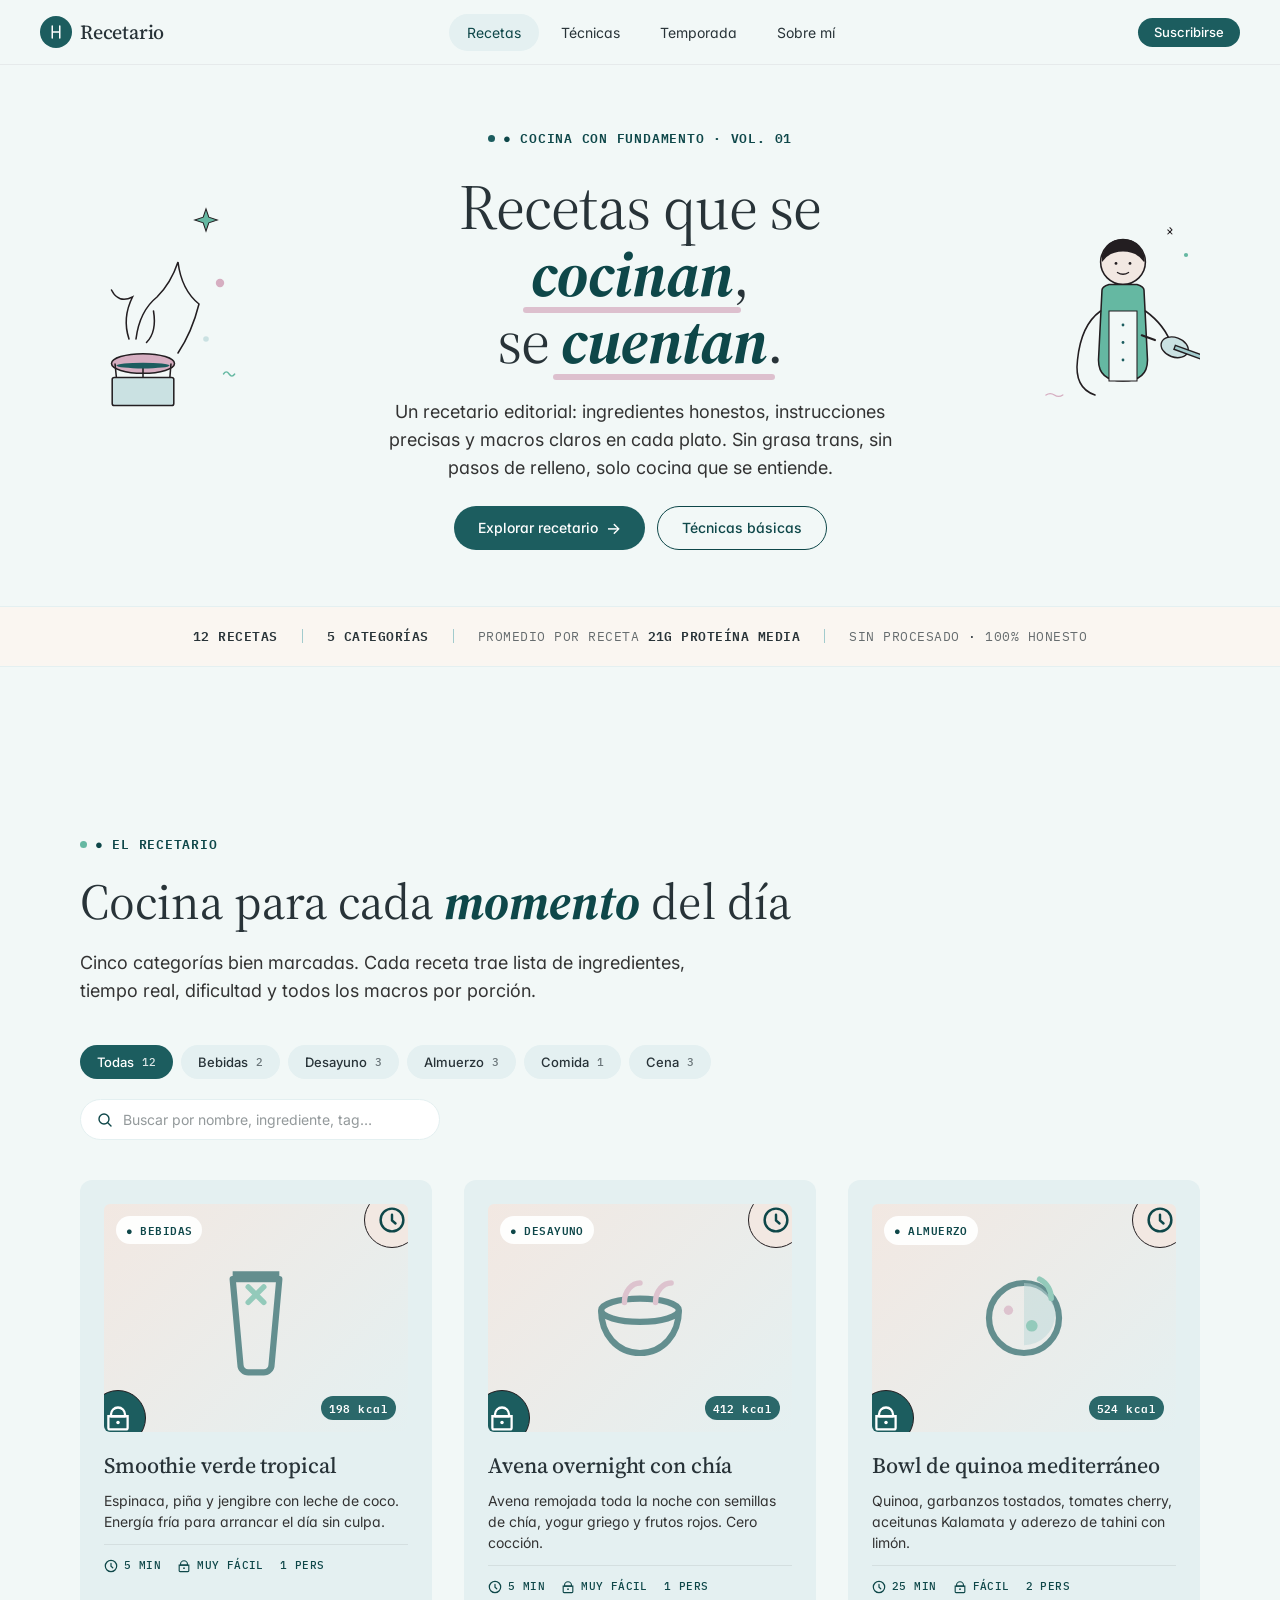
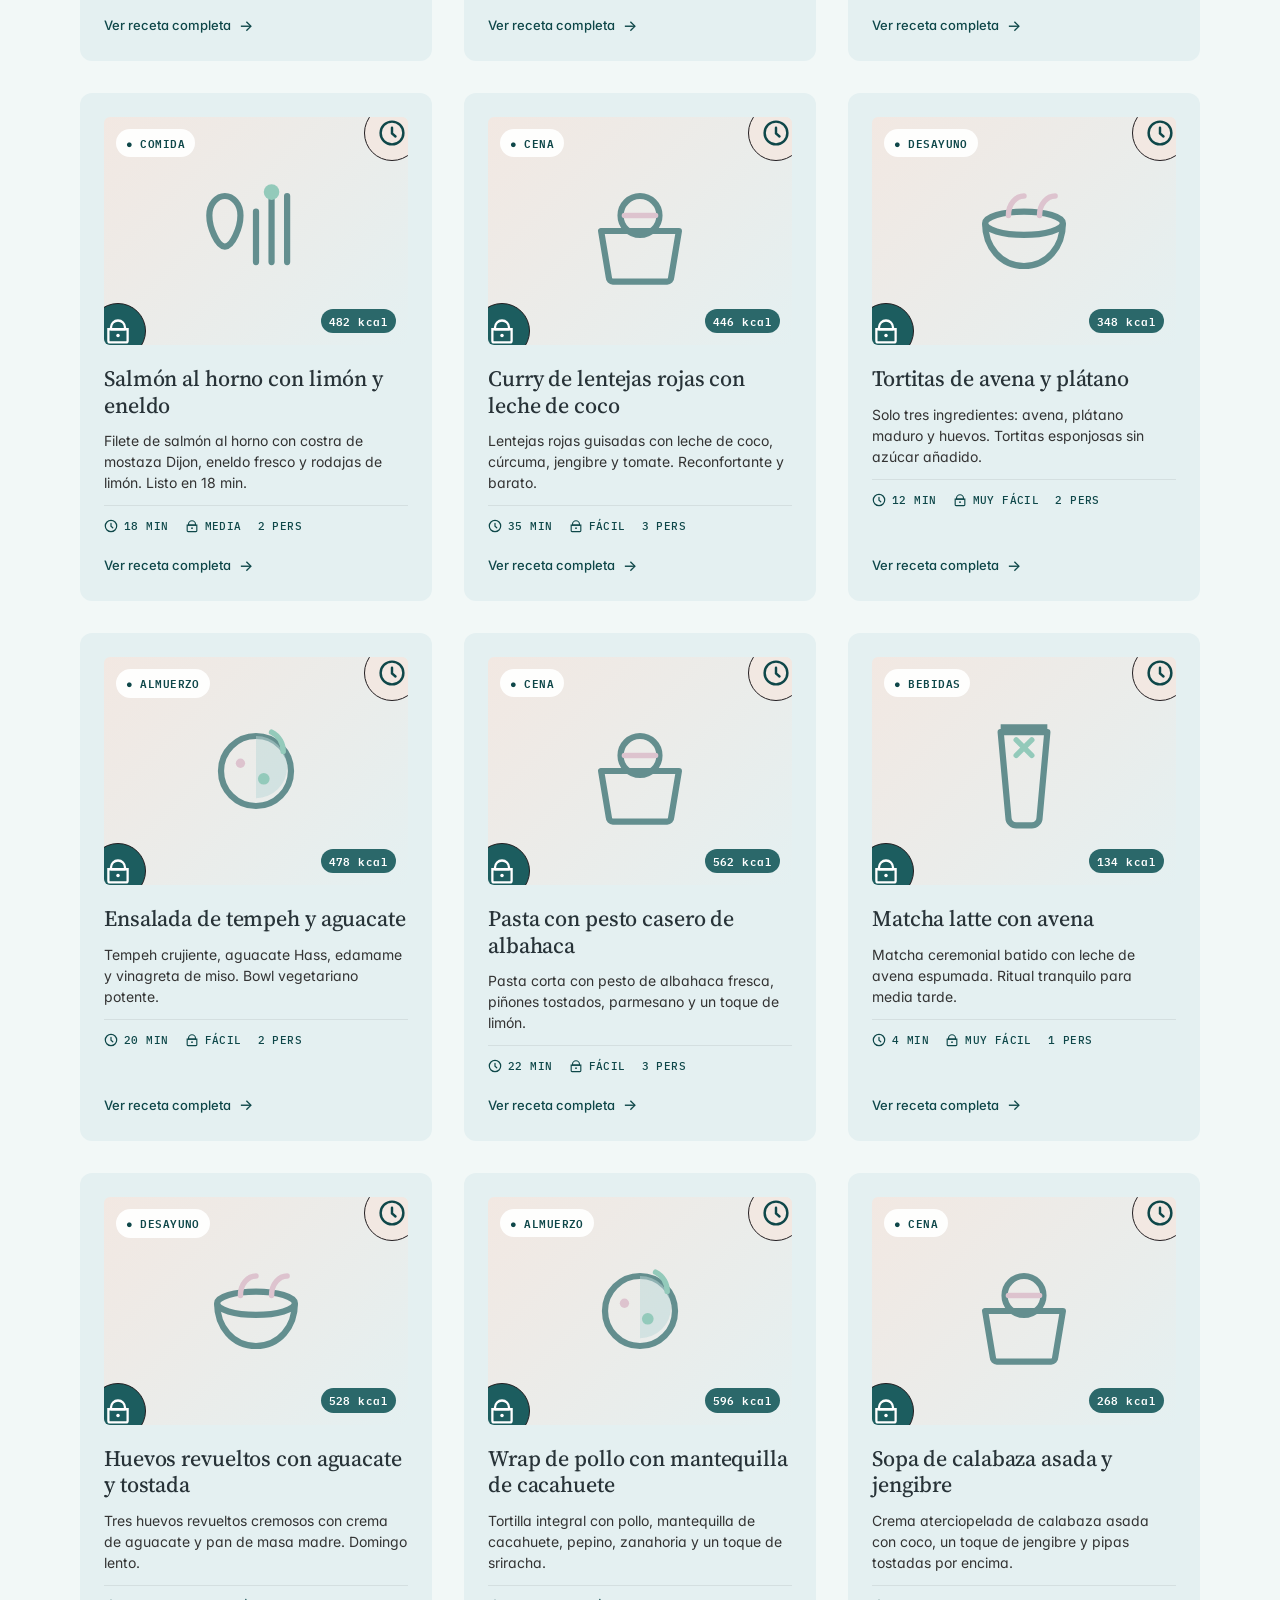
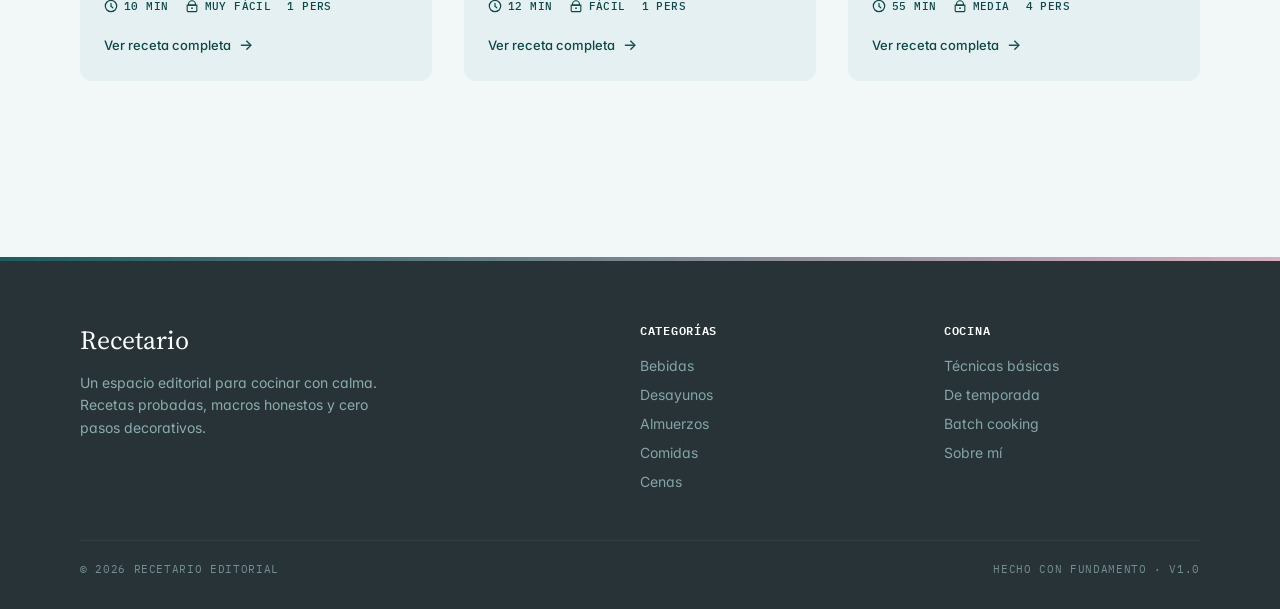
==== index.html @ 1c9743da "feat: recetario editorial v1.0 con design tokens, 12 recetas de muestra y responsive - DESIGN.MD com" ====
<!DOCTYPE html>
<html lang="es">
<head>
  <meta charset="UTF-8">
  <meta name="viewport" content="width=device-width, initial-scale=1.0">
  <meta name="description" content="Recetas de cocina editoriales con información nutricional detallada. Bebidas, desayunos, almuerzos, comidas y cenas para todos los días.">
  <title>Recetario Editorial · Cocina con fundamento</title>

  <!-- Favicon SVG -->
  <link rel="icon" type="image/svg+xml" href="data:image/svg+xml,%3Csvg xmlns='http://www.w3.org/2000/svg' viewBox='0 0 32 32'%3E%3Crect width='32' height='32' rx='8' fill='%231c5d5f'/%3E%3Ctext x='16' y='22' font-family='Source Serif 4, Georgia, serif' font-size='18' font-weight='700' font-style='italic' text-anchor='middle' fill='white'%3Er%3C/text%3E%3C/svg%3E">

  <!-- Fonts -->
  <link rel="preconnect" href="https://fonts.googleapis.com">
  <link rel="preconnect" href="https://fonts.gstatic.com" crossorigin>
  <link href="https://fonts.googleapis.com/css2?family=Source+Serif+4:ital,opsz,wght@0,8..60,400;0,8..60,500;0,8..60,700;1,8..60,400;1,8..60,700&family=Inter:wght@400;500;600;700&family=IBM+Plex+Mono:wght@400;500;600&display=swap" rel="stylesheet">

  <link rel="stylesheet" href="assets/css/tokens.css">
  <link rel="stylesheet" href="assets/css/styles.css">
</head>
<body>

  <!-- ========================
       NAV
       ======================== -->
  <nav class="nav">
    <div class="container nav__inner">
      <a href="index.html" class="nav__brand">
        <span class="nav__brand-mark">
          <svg viewBox="0 0 24 24" fill="none" xmlns="http://www.w3.org/2000/svg">
            <path d="M7 4v16M17 4v16M7 12h10" stroke="white" stroke-width="2" stroke-linecap="round"/>
          </svg>
        </span>
        <span>Recetario</span>
      </a>
      <ul class="nav__links">
        <li><a href="#recetas" class="nav__link is-active">Recetas</a></li>
        <li><a href="#" class="nav__link">Técnicas</a></li>
        <li><a href="#" class="nav__link">Temporada</a></li>
        <li><a href="#" class="nav__link">Sobre mí</a></li>
      </ul>
      <div class="nav__cta">
        <button class="btn btn--primary btn--sm">Suscribirse</button>
        <button class="nav__menu-trigger" aria-label="Menú"><span></span></button>
      </div>
    </div>
  </nav>

  <!-- ========================
       HERO
       ======================== -->
  <header class="hero">
    <div class="container">
      <div class="hero__inner">

        <!-- Lado izquierdo decorativo -->
        <div class="hero__deco hero__deco--left" aria-hidden="true">
          <svg viewBox="0 0 240 320" xmlns="http://www.w3.org/2000/svg">
            <!-- Planta en maceta -->
            <g transform="translate(40, 60)">
              <path d="M40 140 Q45 100 70 80 Q90 60 100 30 Q105 70 130 90 Q120 130 100 160" stroke="#231e21" stroke-width="2.2" fill="none" stroke-linecap="round"/>
              <path d="M30 140 Q20 110 35 80 Q15 90 5 70" stroke="#231e21" stroke-width="2.2" fill="none" stroke-linecap="round"/>
              <path d="M55 145 Q70 130 65 100" stroke="#231e21" stroke-width="2.2" fill="none" stroke-linecap="round"/>
              <ellipse cx="50" cy="175" rx="45" ry="14" fill="#d6aec1" stroke="#231e21" stroke-width="2.2"/>
              <path d="M10 175 L12 195 M90 175 L88 200 M50 180 L50 205" stroke="#231e21" stroke-width="2.2"/>
              <rect x="6" y="195" width="88" height="40" rx="3" fill="#cae1e2" stroke="#231e21" stroke-width="2.2"/>
              <ellipse cx="50" cy="178" rx="38" ry="4" fill="#1c5d5f"/>
            </g>
            <!-- Estrella decorativa -->
            <g transform="translate(180, 30)">
              <path d="M0 -16 L4 -4 L16 0 L4 4 L0 16 L-4 4 L-16 0 L-4 -4 Z" fill="#65b8a2" stroke="#231e21" stroke-width="1.5"/>
            </g>
            <!-- Burbujas -->
            <circle cx="200" cy="120" r="6" fill="#d6aec1"/>
            <circle cx="180" cy="200" r="4" fill="#cae1e2"/>
            <path d="M205 250 q4 -6 8 0 t8 0" stroke="#65b8a2" stroke-width="2" fill="none" stroke-linecap="round"/>
          </svg>
        </div>

        <!-- Centro: contenido -->
        <div class="hero__center">
          <span class="eyebrow fade-in fade-in-1">● Cocina con fundamento · Vol. 01</span>
          <h1 class="hero__title fade-in fade-in-2">
            Recetas que se <em>cocinan</em>,<br>
            se <em>cuentan</em>.
          </h1>
          <p class="hero__sub fade-in fade-in-3">
            Un recetario editorial: ingredientes honestos, instrucciones precisas y macros claros en cada plato.
            Sin grasa trans, sin pasos de relleno, solo cocina que se entiende.
          </p>
          <div class="hero__actions fade-in fade-in-3">
            <a href="#recetas" class="btn btn--primary btn--icon">Explorar recetario</a>
            <a href="#" class="btn btn--ghost">Técnicas básicas</a>
          </div>
        </div>

        <!-- Lado derecho decorativo -->
        <div class="hero__deco hero__deco--right" aria-hidden="true">
          <svg viewBox="0 0 240 320" xmlns="http://www.w3.org/2000/svg">
            <!-- Persona dibujada -->
            <g transform="translate(30, 30)">
              <!-- Cabeza -->
              <circle cx="100" cy="60" r="32" stroke="#231e21" stroke-width="2.2" fill="#f2e8e2"/>
              <!-- Pelo -->
              <path d="M70 50 Q80 25 100 28 Q120 25 130 50 Q132 60 130 60 Q120 45 100 45 Q80 45 70 60" fill="#231e21"/>
              <!-- Cara -->
              <circle cx="90" cy="62" r="2" fill="#231e21"/>
              <circle cx="110" cy="62" r="2" fill="#231e21"/>
              <path d="M92 75 Q100 80 108 75" stroke="#231e21" stroke-width="1.8" fill="none" stroke-linecap="round"/>
              <!-- Cuerpo -->
              <path d="M70 100 Q70 95 80 92 L120 92 Q130 95 130 100 L135 200 Q135 230 100 230 Q65 230 65 200 Z" fill="#65b8a2" stroke="#231e21" stroke-width="2.2"/>
              <!-- Brazos sosteniendo cuchara -->
              <path d="M68 130 Q40 150 35 200 Q30 240 60 250" stroke="#231e21" stroke-width="2.2" fill="none" stroke-linecap="round"/>
              <path d="M132 130 Q160 150 170 180" stroke="#231e21" stroke-width="2.2" fill="none" stroke-linecap="round"/>
              <!-- Cuchara gigante -->
              <g transform="translate(155, 175) rotate(20)">
                <ellipse cx="20" cy="0" rx="20" ry="14" fill="#cae1e2" stroke="#231e21" stroke-width="2"/>
                <rect x="0" y="-3" width="40" height="6" fill="#a2cbcd" stroke="#231e21" stroke-width="2" transform="translate(20,0)"/>
                <line x1="-10" y1="0" x2="-30" y2="0" stroke="#231e21" stroke-width="3" stroke-linecap="round"/>
              </g>
              <!-- Delantal -->
              <path d="M80 130 L80 230 L120 230 L120 130 Z" fill="#f2f8f7" stroke="#231e21" stroke-width="1.5"/>
              <!-- Botones delantal -->
              <circle cx="100" cy="150" r="2" fill="#1c5d5f"/>
              <circle cx="100" cy="175" r="2" fill="#1c5d5f"/>
              <circle cx="100" cy="200" r="2" fill="#1c5d5f"/>
            </g>
            <!-- Decoraciones sueltas -->
            <g transform="translate(20, 280)">
              <path d="M0 0 q6 -4 12 0 t12 0" stroke="#d6aec1" stroke-width="2" fill="none" stroke-linecap="round"/>
            </g>
            <circle cx="220" cy="80" r="3" fill="#65b8a2"/>
            <path d="M200 50 l-6 -6 m6 0 l-6 6 m6 -6 l-3 -3" stroke="#231e21" stroke-width="1.5" stroke-linecap="round"/>
          </svg>
        </div>
      </div>
    </div>

    <!-- Stat Strip -->
    <div class="stat-strip">
      <div class="container stat-strip__inner">
        <span><span class="stat-strip__stat" id="stat-count">— recetas</span></span>
        <span class="stat-strip__sep"></span>
        <span><span class="stat-strip__stat" id="stat-categories">— categorías</span></span>
        <span class="stat-strip__sep"></span>
        <span><span class="stat-strip__label">Promedio por receta</span> <span class="stat-strip__stat" id="stat-avg">—</span></span>
        <span class="stat-strip__sep"></span>
        <span><span class="stat-strip__label">Sin procesado</span> · <span class="stat-strip__label">100% honesto</span></span>
      </div>
    </div>
  </header>

  <!-- ========================
       FILTROS + GRID
       ======================== -->
  <section class="section" id="recetas">
    <div class="container">
      <div style="margin-bottom: var(--space-10); display: flex; flex-direction: column; gap: var(--space-4);">
        <span class="eyebrow eyebrow--sage">● El recetario</span>
        <h2 class="headline-serif">Cocina para cada <em>momento</em> del día</h2>
        <p class="lead">Cinco categorías bien marcadas. Cada receta trae lista de ingredientes, tiempo real, dificultad y todos los macros por porción.</p>
      </div>

      <div id="filters-container">
        <!-- inyectado por JS -->
      </div>

      <div id="recipe-grid" class="recipe-grid">
        <!-- inyectado por JS -->
      </div>
    </div>
  </section>

  <!-- ========================
       FOOTER
       ======================== -->
  <footer class="footer">
    <div class="container">
      <div class="footer__inner">
        <div>
          <h3 class="footer__brand">Recetario</h3>
          <p class="footer__tagline">Un espacio editorial para cocinar con calma. Recetas probadas, macros honestos y cero pasos decorativos.</p>
        </div>
        <div class="footer__col">
          <h4>Categorías</h4>
          <ul>
            <li><a href="#">Bebidas</a></li>
            <li><a href="#">Desayunos</a></li>
            <li><a href="#">Almuerzos</a></li>
            <li><a href="#">Comidas</a></li>
            <li><a href="#">Cenas</a></li>
          </ul>
        </div>
        <div class="footer__col">
          <h4>Cocina</h4>
          <ul>
            <li><a href="#">Técnicas básicas</a></li>
            <li><a href="#">De temporada</a></li>
            <li><a href="#">Batch cooking</a></li>
            <li><a href="#">Sobre mí</a></li>
          </ul>
        </div>
      </div>
      <div class="footer__bottom">
        <span>© 2026 Recetario Editorial</span>
        <span>Hecho con fundamento · v1.0</span>
      </div>
    </div>
  </footer>

  <script src="assets/js/data.js"></script>
  <script src="assets/js/recipes.js"></script>
</body>
</html>
---- assets/css/tokens.css ----
/* ============================================================
   DESIGN TOKENS — Recetas Editoriales
   Fuente: DESIGN.MD (User Interviews — warm paper editorial)
   ============================================================ */

:root {
  /* Colors — Brand */
  --color-deep-teal: #1c5d5f;
  --color-pine-shadow: #0e4749;
  --color-sage: #65b8a2;
  --color-lake-teal: #2a7779;
  --color-forest-floor: #156152;
  --color-ink-navy: #16325a;

  /* Colors — Accents */
  --color-dusty-rose: #d6aec1;
  --color-mint-mist: #a2cbcd;
  --color-sea-foam: #cae1e2;

  /* Colors — Surfaces */
  --color-paper-white: #f2f8f7;
  --color-card-mint: #e4f0f1;
  --color-blush-sand: #f2e8e2;
  --color-surface-warm: #faf6f1;

  /* Colors — Text */
  --color-charcoal-navy: #283338;
  --color-slate: #333333;
  --color-soft-black: #1a1a1a;
  --color-illustration-ink: #231e21;

  /* Typography — Families (Google Font substitutes) */
  --font-sans: "Inter", ui-sans-serif, system-ui, -apple-system, "Segoe UI", Roboto, sans-serif;
  --font-serif: "Source Serif 4", "Source Serif Pro", Georgia, "Times New Roman", serif;
  --font-serif-italic: "Source Serif 4", Georgia, serif;
  --font-mono: "IBM Plex Mono", ui-monospace, "SF Mono", Menlo, Consolas, monospace;

  /* Typography — Scale */
  --text-caption: 12px;
  --text-body-sm: 14px;
  --text-body: 16px;
  --text-body-lg: 18px;
  --text-subheading: 20px;
  --text-heading-sm: 24px;
  --text-heading: 32px;
  --text-heading-md: 40px;
  --text-heading-lg: 50px;
  --text-display: 64px;
  --text-display-sm: 48px;

  /* Typography — Leading */
  --leading-tight: 1.16;
  --leading-snug: 1.2;
  --leading-display: 1.2;
  --leading-heading: 1.25;
  --leading-body: 1.5;

  /* Typography — Tracking */
  --tracking-tight: -0.01em;
  --tracking-normal: 0;
  --tracking-wide: 0.038em;
  --tracking-wider: 0.059em;
  --tracking-caption: 0.52px;

  /* Spacing (8px base) */
  --space-1: 4px;
  --space-2: 8px;
  --space-3: 12px;
  --space-4: 16px;
  --space-5: 20px;
  --space-6: 24px;
  --space-8: 32px;
  --space-10: 40px;
  --space-12: 48px;
  --space-14: 56px;
  --space-16: 64px;
  --space-20: 80px;
  --space-22: 88px;

  /* Layout */
  --page-max-width: 1200px;
  --section-gap: 88px;

  /* Border Radius */
  --radius-button: 48px;
  --radius-card: 12px;
  --radius-tag: 100px;
  --radius-pill: 1000px;
  --radius-nav: 88px;
  --radius-photo: 6px;

  /* Shadows — Ninguna. Sistema plano. */
  --shadow-paper: 0 1px 0 rgba(35, 30, 33, 0.06);
}
---- assets/css/styles.css ----
/* ============================================================
   RESET & BASE
   ============================================================ */

*, *::before, *::after {
  box-sizing: border-box;
}

html {
  -webkit-text-size-adjust: 100%;
  -webkit-font-smoothing: antialiased;
  -moz-osx-font-smoothing: grayscale;
  scroll-behavior: smooth;
}

body {
  margin: 0;
  font-family: var(--font-sans);
  font-size: var(--text-body);
  line-height: var(--leading-body);
  color: var(--color-charcoal-navy);
  background: var(--color-paper-white);
  font-feature-settings: "ss01", "cv11";
  overflow-x: hidden;
}

img, svg {
  display: block;
  max-width: 100%;
}

a {
  color: inherit;
  text-decoration: none;
}

button {
  font-family: inherit;
  cursor: pointer;
  border: 0;
  background: none;
  color: inherit;
}

ul, ol {
  margin: 0;
  padding: 0;
  list-style: none;
}

h1, h2, h3, h4, h5, h6 {
  margin: 0;
  font-family: var(--font-serif);
  font-weight: 400;
  color: var(--color-charcoal-navy);
  letter-spacing: var(--tracking-normal);
}

p {
  margin: 0;
}

/* ============================================================
   LAYOUT — Containers
   ============================================================ */

.container {
  max-width: var(--page-max-width);
  margin: 0 auto;
  padding: 0 var(--space-6);
}

@media (min-width: 768px) {
  .container { padding: 0 var(--space-10); }
}

.section {
  padding: var(--space-16) 0;
}

@media (min-width: 1024px) {
  .section { padding: var(--space-22) 0; }
}

.section--blush {
  background: var(--color-blush-sand);
}

.section--mint {
  background: var(--color-card-mint);
}

/* ============================================================
   TYPOGRAPHY HELPERS
   ============================================================ */

.eyebrow {
  font-family: var(--font-mono);
  font-size: 13px;
  font-weight: 600;
  text-transform: uppercase;
  letter-spacing: var(--tracking-wider);
  color: var(--color-pine-shadow);
  display: inline-flex;
  align-items: center;
  gap: var(--space-2);
}

.eyebrow::before {
  content: "";
  display: inline-block;
  width: 7px;
  height: 7px;
  border-radius: 50%;
  background: var(--color-deep-teal);
  flex-shrink: 0;
}

.eyebrow--rose::before { background: var(--color-dusty-rose); }
.eyebrow--sage::before { background: var(--color-sage); }
.eyebrow--navy::before { background: var(--color-ink-navy); }

.headline-display {
  font-family: var(--font-serif);
  font-size: var(--text-display-sm);
  line-height: var(--leading-display);
  letter-spacing: var(--tracking-normal);
  font-weight: 400;
  color: var(--color-charcoal-navy);
}

@media (min-width: 768px) {
  .headline-display { font-size: var(--text-display); }
}

.headline-serif {
  font-family: var(--font-serif);
  font-size: var(--text-heading-md);
  line-height: var(--leading-heading);
  font-weight: 400;
}

@media (min-width: 768px) {
  .headline-serif { font-size: var(--text-heading-lg); }
}

.headline-serif em {
  font-style: italic;
  font-weight: 700;
  color: var(--color-pine-shadow);
}

.lead {
  font-size: var(--text-body-lg);
  line-height: 1.55;
  color: var(--color-slate);
  max-width: 56ch;
}

.text-mono {
  font-family: var(--font-mono);
  text-transform: uppercase;
  letter-spacing: var(--tracking-wide);
  font-size: 13px;
}

/* ============================================================
   BUTTONS
   ============================================================ */

.btn {
  display: inline-flex;
  align-items: center;
  justify-content: center;
  gap: var(--space-2);
  font-family: var(--font-sans);
  font-size: 14px;
  font-weight: 500;
  line-height: 1;
  border-radius: var(--radius-button);
  padding: 14px 24px;
  transition: all 0.2s ease;
  text-align: center;
  white-space: nowrap;
  cursor: pointer;
  user-select: none;
}

.btn--primary {
  background: var(--color-deep-teal);
  color: #fff;
}

.btn--primary:hover {
  background: var(--color-forest-floor);
  transform: translateY(-1px);
}

.btn--navy {
  background: var(--color-ink-navy);
  color: #fff;
}

.btn--ghost {
  background: transparent;
  color: var(--color-pine-shadow);
  border: 1px solid var(--color-pine-shadow);
}

.btn--ghost:hover {
  background: var(--color-card-mint);
}

.btn--sm {
  padding: 8px 16px;
  font-size: 13px;
}

.btn--block {
  width: 100%;
}

.btn--icon::after {
  content: "→";
  font-size: 16px;
  transition: transform 0.2s ease;
}

.btn--icon:hover::after {
  transform: translateX(3px);
}

/* ============================================================
   NAVIGATION
   ============================================================ */

.nav {
  position: sticky;
  top: 0;
  z-index: 50;
  background: var(--color-paper-white);
  border-bottom: 1px solid rgba(35, 30, 33, 0.06);
  backdrop-filter: blur(8px);
}

.nav__inner {
  display: flex;
  align-items: center;
  justify-content: space-between;
  gap: var(--space-6);
  padding: var(--space-4) 0;
}

.nav__brand {
  display: flex;
  align-items: center;
  gap: var(--space-2);
  font-family: var(--font-serif);
  font-size: 20px;
  font-weight: 500;
  color: var(--color-charcoal-navy);
  letter-spacing: var(--tracking-tight);
}

.nav__brand-mark {
  width: 32px;
  height: 32px;
  border-radius: 50%;
  background: var(--color-deep-teal);
  display: grid;
  place-items: center;
  color: #fff;
  font-family: var(--font-serif);
  font-style: italic;
  font-size: 17px;
  font-weight: 700;
}

.nav__brand-mark svg { width: 18px; height: 18px; }

.nav__links {
  display: none;
  gap: var(--space-1);
}

@media (min-width: 900px) {
  .nav__links { display: flex; }
}

.nav__link {
  font-size: 14px;
  color: var(--color-charcoal-navy);
  padding: 10px 18px;
  border-radius: var(--radius-nav);
  transition: background 0.2s ease, color 0.2s ease;
  font-weight: 400;
}

.nav__link:hover,
.nav__link.is-active {
  background: var(--color-card-mint);
  color: var(--color-pine-shadow);
}

.nav__cta {
  display: flex;
  align-items: center;
  gap: var(--space-3);
}

.nav__cta-search {
  display: none;
  align-items: center;
  gap: var(--space-2);
  padding: 8px 16px;
  border-radius: var(--radius-button);
  border: 1px solid var(--color-card-mint);
  background: transparent;
  color: var(--color-charcoal-navy);
  font-size: 13px;
  font-family: var(--font-sans);
  width: 220px;
  transition: border-color 0.2s ease;
}

@media (min-width: 900px) {
  .nav__cta-search { display: inline-flex; }
}

.nav__cta-search:focus {
  outline: none;
  border-color: var(--color-deep-teal);
}

.nav__cta-search::placeholder {
  color: rgba(40, 51, 56, 0.5);
}

/* Mobile menu trigger */
.nav__menu-trigger {
  display: inline-flex;
  padding: 10px;
  border-radius: var(--radius-button);
  border: 1px solid var(--color-card-mint);
}

@media (min-width: 900px) {
  .nav__menu-trigger { display: none; }
}

.nav__menu-trigger span {
  display: block;
  width: 18px;
  height: 1.5px;
  background: var(--color-charcoal-navy);
  position: relative;
}

.nav__menu-trigger span::before,
.nav__menu-trigger span::after {
  content: "";
  position: absolute;
  left: 0;
  width: 100%;
  height: 1.5px;
  background: var(--color-charcoal-navy);
}

.nav__menu-trigger span::before { top: -5px; }
.nav__menu-trigger span::after { top: 5px; }

/* ============================================================
   HERO
   ============================================================ */

.hero {
  position: relative;
  padding: var(--space-16) 0 var(--space-20);
  overflow: hidden;
}

.hero__inner {
  display: grid;
  gap: var(--space-12);
  position: relative;
}

@media (min-width: 1024px) {
  .hero__inner {
    grid-template-columns: 1fr minmax(0, 720px) 1fr;
    align-items: center;
    gap: var(--space-8);
  }
}

.hero__deco {
  display: none;
  position: relative;
  min-height: 280px;
}

@media (min-width: 1024px) {
  .hero__deco { display: block; }
}

.hero__deco--left { justify-self: end; }
.hero__deco--right { justify-self: start; }

.hero__deco svg {
  width: 100%;
  max-width: 360px;
  height: auto;
}

.hero__center {
  text-align: center;
  display: flex;
  flex-direction: column;
  align-items: center;
  gap: var(--space-6);
  position: relative;
  z-index: 2;
}

.hero__title {
  font-family: var(--font-serif);
  font-size: clamp(38px, 8vw, var(--text-display));
  line-height: 1.05;
  font-weight: 400;
  color: var(--color-charcoal-navy);
  letter-spacing: -0.015em;
  max-width: 14ch;
}

.hero__title em {
  font-style: italic;
  font-weight: 700;
  color: var(--color-pine-shadow);
  position: relative;
  display: inline-block;
}

.hero__title em::after {
  content: "";
  position: absolute;
  left: -4%;
  right: -4%;
  bottom: -6px;
  height: 6px;
  background: var(--color-dusty-rose);
  border-radius: 3px;
  z-index: -1;
  opacity: 0.75;
}

.hero__sub {
  font-size: var(--text-body-lg);
  color: var(--color-slate);
  max-width: 50ch;
  line-height: 1.55;
}

.hero__actions {
  display: flex;
  gap: var(--space-3);
  flex-wrap: wrap;
  justify-content: center;
}

/* Stat strip */
.stat-strip {
  border-top: 1px solid var(--color-card-mint);
  border-bottom: 1px solid var(--color-card-mint);
  padding: var(--space-5) var(--space-6);
  margin-top: var(--space-14);
  background: var(--color-surface-warm);
}

.stat-strip__inner {
  display: flex;
  flex-wrap: wrap;
  align-items: center;
  justify-content: center;
  gap: var(--space-3);
  font-family: var(--font-mono);
  font-size: 13px;
  letter-spacing: var(--tracking-wide);
  text-transform: uppercase;
  color: var(--color-charcoal-navy);
}

.stat-strip__stat {
  font-weight: 600;
}

.stat-strip__label {
  font-weight: 400;
  opacity: 0.7;
}

.stat-strip__sep {
  width: 1px;
  height: 14px;
  background: var(--color-mint-mist);
  margin: 0 var(--space-3);
}

/* ============================================================
   CATEGORY FILTERS
   ============================================================ */

.filters {
  display: flex;
  flex-direction: column;
  gap: var(--space-5);
}

.filters__row {
  display: flex;
  flex-wrap: wrap;
  gap: var(--space-2);
}

.filter-pill {
  display: inline-flex;
  align-items: center;
  gap: var(--space-2);
  font-size: 13px;
  font-weight: 500;
  padding: 8px 16px;
  border-radius: var(--radius-tag);
  background: var(--color-card-mint);
  color: var(--color-charcoal-navy);
  cursor: pointer;
  border: 1px solid transparent;
  transition: all 0.18s ease;
  white-space: nowrap;
}

.filter-pill:hover {
  background: var(--color-mint-mist);
}

.filter-pill.is-active {
  background: var(--color-deep-teal);
  color: #fff;
}

.filter-pill__count {
  font-family: var(--font-mono);
  font-size: 11px;
  opacity: 0.65;
  font-weight: 500;
}

.filter-pill.is-active .filter-pill__count {
  opacity: 0.85;
}

/* Active filter chips bar */
.active-filters {
  display: flex;
  flex-wrap: wrap;
  gap: var(--space-2);
  align-items: center;
  min-height: 0;
  font-family: var(--font-mono);
  font-size: 12px;
  text-transform: uppercase;
  letter-spacing: var(--tracking-wider);
  color: rgba(40, 51, 56, 0.6);
}

.active-filters__list {
  display: flex;
  flex-wrap: wrap;
  gap: var(--space-2);
}

.chip {
  display: inline-flex;
  align-items: center;
  gap: var(--space-2);
  padding: 6px 14px;
  background: var(--color-card-mint);
  border-radius: var(--radius-tag);
  color: var(--color-pine-shadow);
  font-size: 12px;
  font-weight: 500;
}

.chip__close {
  cursor: pointer;
  font-size: 14px;
  line-height: 1;
  opacity: 0.6;
  transition: opacity 0.18s ease;
}

.chip__close:hover {
  opacity: 1;
}

.chip--removable {
  padding-right: 8px;
}

/* Search inline */
.search-input {
  display: flex;
  align-items: center;
  gap: var(--space-2);
  padding: 10px 16px;
  background: #fff;
  border: 1px solid var(--color-card-mint);
  border-radius: var(--radius-tag);
  transition: border-color 0.18s ease;
  max-width: 360px;
  width: 100%;
}

.search-input:focus-within {
  border-color: var(--color-deep-teal);
}

.search-input svg {
  width: 16px;
  height: 16px;
  flex-shrink: 0;
  color: var(--color-pine-shadow);
}

.search-input input {
  border: 0;
  background: transparent;
  outline: none;
  font-family: var(--font-sans);
  font-size: 14px;
  color: var(--color-charcoal-navy);
  width: 100%;
}

.search-input input::placeholder {
  color: rgba(40, 51, 56, 0.5);
}

/* ============================================================
   RECIPE GRID
   ============================================================ */

.recipe-grid {
  display: grid;
  gap: var(--space-8);
  grid-template-columns: 1fr;
  margin-top: var(--space-10);
}

@media (min-width: 640px) {
  .recipe-grid {
    grid-template-columns: repeat(2, 1fr);
  }
}

@media (min-width: 1024px) {
  .recipe-grid {
    grid-template-columns: repeat(3, 1fr);
  }
}

.recipe-card {
  position: relative;
  background: var(--color-card-mint);
  border-radius: var(--radius-card);
  padding: var(--space-6);
  display: flex;
  flex-direction: column;
  gap: var(--space-5);
  transition: transform 0.3s ease;
}

.recipe-card:hover {
  transform: translateY(-4px);
}

.recipe-card__photo {
  position: relative;
  aspect-ratio: 4 / 3;
  border-radius: var(--radius-photo);
  overflow: hidden;
  background: var(--color-blush-sand);
}

.recipe-card__photo-img {
  width: 100%;
  height: 100%;
  object-fit: cover;
  display: block;
}

.recipe-card__photo-placeholder {
  width: 100%;
  height: 100%;
  display: grid;
  place-items: center;
  background: linear-gradient(135deg, var(--color-blush-sand) 0%, var(--color-card-mint) 100%);
  color: var(--color-pine-shadow);
  font-family: var(--font-serif);
  font-style: italic;
  font-size: 14px;
  text-align: center;
  padding: var(--space-4);
}

.recipe-card__photo-placeholder svg {
  width: 60%;
  max-width: 140px;
  height: auto;
  opacity: 0.65;
}

.recipe-card__category {
  position: absolute;
  top: var(--space-3);
  left: var(--space-3);
  font-family: var(--font-mono);
  font-size: 11px;
  font-weight: 600;
  text-transform: uppercase;
  letter-spacing: var(--tracking-wide);
  padding: 6px 10px;
  background: rgba(255, 255, 255, 0.92);
  backdrop-filter: blur(6px);
  color: var(--color-pine-shadow);
  border-radius: var(--radius-tag);
}

.recipe-card__macros {
  position: absolute;
  bottom: var(--space-3);
  right: var(--space-3);
  display: flex;
  flex-direction: column;
  gap: 4px;
  align-items: flex-end;
}

.recipe-card__macro {
  font-family: var(--font-mono);
  font-size: 11px;
  font-weight: 600;
  letter-spacing: var(--tracking-wide);
  padding: 4px 8px;
  background: rgba(28, 93, 95, 0.92);
  color: #fff;
  border-radius: var(--radius-tag);
}

.recipe-card__body {
  display: flex;
  flex-direction: column;
  gap: var(--space-3);
  flex: 1;
}

.recipe-card__title {
  font-family: var(--font-serif);
  font-size: 22px;
  line-height: 1.2;
  font-weight: 500;
  color: var(--color-charcoal-navy);
  letter-spacing: -0.005em;
}

.recipe-card__desc {
  font-size: 14px;
  color: var(--color-slate);
  line-height: 1.5;
}

.recipe-card__meta {
  display: flex;
  flex-wrap: wrap;
  gap: var(--space-4);
  font-family: var(--font-mono);
  font-size: 11px;
  text-transform: uppercase;
  letter-spacing: var(--tracking-wide);
  color: var(--color-pine-shadow);
  padding-top: var(--space-3);
  border-top: 1px solid rgba(35, 30, 33, 0.08);
}

.recipe-card__meta-item {
  display: flex;
  align-items: center;
  gap: 6px;
  font-weight: 500;
}

.recipe-card__meta-item svg {
  width: 14px;
  height: 14px;
}

.recipe-card__cta {
  display: inline-flex;
  align-items: center;
  gap: var(--space-2);
  font-family: var(--font-sans);
  font-size: 13px;
  font-weight: 500;
  color: var(--color-pine-shadow);
  padding-top: var(--space-2);
  margin-top: auto;
}

.recipe-card__cta::after {
  content: "→";
  font-size: 15px;
  transition: transform 0.2s ease;
}

.recipe-card:hover .recipe-card__cta::after {
  transform: translateX(3px);
}

/* Decorative sticker overlapping the photo frame */
.recipe-card__sticker {
  position: absolute;
  width: 56px;
  height: 56px;
  display: grid;
  place-items: center;
  background: var(--color-paper-white);
  border: 1.5px solid var(--color-illustration-ink);
  border-radius: 50%;
  font-family: var(--font-mono);
  font-size: 10px;
  font-weight: 600;
  text-transform: uppercase;
  letter-spacing: var(--tracking-wide);
  color: var(--color-pine-shadow);
  text-align: center;
  line-height: 1.1;
  z-index: 2;
}

.recipe-card__sticker svg {
  width: 28px;
  height: 28px;
}

.recipe-card__sticker--time {
  top: -12px;
  right: -12px;
  background: var(--color-blush-sand);
}

.recipe-card__sticker--protein {
  bottom: -14px;
  left: -14px;
  background: var(--color-deep-teal);
  color: #fff;
  border-color: var(--color-illustration-ink);
}

/* ============================================================
   EMPTY STATE
   ============================================================ */

.empty-state {
  text-align: center;
  padding: var(--space-16) var(--space-6);
  border: 1px dashed rgba(35, 30, 33, 0.15);
  border-radius: var(--radius-card);
  background: var(--color-surface-warm);
}

.empty-state svg {
  width: 72px;
  height: 72px;
  margin: 0 auto var(--space-6);
  color: var(--color-pine-shadow);
  opacity: 0.5;
}

.empty-state h3 {
  font-family: var(--font-serif);
  font-size: var(--text-heading-sm);
  margin-bottom: var(--space-3);
}

.empty-state p {
  color: var(--color-slate);
  max-width: 40ch;
  margin: 0 auto var(--space-5);
}

/* ============================================================
   RECIPE DETAIL PAGE
   ============================================================ */

.detail-hero {
  padding: var(--space-10) 0 var(--space-12);
}

.detail-hero__inner {
  display: grid;
  gap: var(--space-10);
}

@media (min-width: 900px) {
  .detail-hero__inner {
    grid-template-columns: 1.1fr 1fr;
    gap: var(--space-14);
    align-items: start;
  }
}

.detail-back {
  display: inline-flex;
  align-items: center;
  gap: var(--space-2);
  font-family: var(--font-mono);
  font-size: 12px;
  font-weight: 600;
  text-transform: uppercase;
  letter-spacing: var(--tracking-wider);
  color: var(--color-pine-shadow);
  margin-bottom: var(--space-6);
}

.detail-back::before {
  content: "←";
  font-size: 16px;
  display: inline-block;
}

.detail-photo {
  position: relative;
  border-radius: var(--radius-card);
  overflow: visible;
}

.detail-photo__frame {
  position: relative;
  border-radius: var(--radius-card);
  overflow: hidden;
  aspect-ratio: 4 / 3;
  background: var(--color-blush-sand);
  border: 2px solid var(--color-illustration-ink);
  box-shadow: var(--shadow-paper);
}

.detail-photo__img {
  width: 100%;
  height: 100%;
  object-fit: cover;
}

.detail-photo__placeholder {
  width: 100%;
  height: 100%;
  display: grid;
  place-items: center;
  background: linear-gradient(135deg, var(--color-blush-sand) 0%, var(--color-card-mint) 100%);
}

.detail-photo__sticker {
  position: absolute;
  background: var(--color-paper-white);
  border: 1.5px solid var(--color-illustration-ink);
  border-radius: 50%;
  display: grid;
  place-items: center;
  z-index: 2;
  text-align: center;
  padding: var(--space-3);
  width: 84px;
  height: 84px;
}

.detail-photo__sticker--time {
  top: -20px;
  right: -20px;
  background: var(--color-blush-sand);
}

.detail-photo__sticker--time strong {
  display: block;
  font-family: var(--font-serif);
  font-size: 22px;
  line-height: 1;
  color: var(--color-pine-shadow);
}

.detail-photo__sticker--time span {
  font-family: var(--font-mono);
  font-size: 9px;
  text-transform: uppercase;
  letter-spacing: var(--tracking-wide);
  color: var(--color-charcoal-navy);
}

.detail-photo__sticker--kcal {
  bottom: -20px;
  left: -20px;
  background: var(--color-deep-teal);
  color: #fff;
}

.detail-photo__sticker--kcal strong {
  display: block;
  font-family: var(--font-serif);
  font-size: 24px;
  line-height: 1;
  color: #fff;
}

.detail-photo__sticker--kcal span {
  font-family: var(--font-mono);
  font-size: 9px;
  text-transform: uppercase;
  letter-spacing: var(--tracking-wide);
  opacity: 0.9;
}

.detail-meta {
  display: flex;
  flex-direction: column;
  gap: var(--space-5);
}

.detail-category {
  display: inline-flex;
  align-items: center;
  gap: var(--space-2);
  align-self: flex-start;
  padding: 6px 14px;
  background: var(--color-card-mint);
  border-radius: var(--radius-tag);
  font-family: var(--font-mono);
  font-size: 12px;
  font-weight: 600;
  text-transform: uppercase;
  letter-spacing: var(--tracking-wide);
  color: var(--color-pine-shadow);
}

.detail-title {
  font-family: var(--font-serif);
  font-size: clamp(34px, 6vw, 56px);
  line-height: 1.05;
  font-weight: 400;
  letter-spacing: -0.015em;
  color: var(--color-charcoal-navy);
}

.detail-title em {
  font-style: italic;
  font-weight: 700;
  color: var(--color-pine-shadow);
}

.detail-desc {
  font-size: var(--text-body-lg);
  color: var(--color-slate);
  max-width: 52ch;
  line-height: 1.55;
}

.detail-meta-info {
  display: flex;
  flex-wrap: wrap;
  gap: var(--space-6);
  padding: var(--space-5) 0;
  border-top: 1px solid rgba(35, 30, 33, 0.08);
  border-bottom: 1px solid rgba(35, 30, 33, 0.08);
}

.detail-meta-info__item {
  display: flex;
  flex-direction: column;
  gap: 4px;
}

.detail-meta-info__label {
  font-family: var(--font-mono);
  font-size: 11px;
  text-transform: uppercase;
  letter-spacing: var(--tracking-wide);
  color: rgba(40, 51, 56, 0.6);
}

.detail-meta-info__value {
  font-family: var(--font-serif);
  font-size: 18px;
  font-weight: 500;
  color: var(--color-charcoal-navy);
}

.detail-actions {
  display: flex;
  gap: var(--space-3);
  flex-wrap: wrap;
}

/* Macros block */
.macros-block {
  background: var(--color-card-mint);
  border-radius: var(--radius-card);
  padding: var(--space-8);
  margin: var(--space-14) 0;
}

.macros-block__head {
  display: flex;
  flex-direction: column;
  gap: var(--space-2);
  margin-bottom: var(--space-8);
}

.macros-block__head p {
  color: var(--color-slate);
  font-size: 14px;
}

.macros-grid {
  display: grid;
  gap: var(--space-3);
  grid-template-columns: repeat(2, 1fr);
}

@media (min-width: 640px) {
  .macros-grid {
    grid-template-columns: repeat(4, 1fr);
  }
}

.macro-card {
  padding: var(--space-5);
  border-radius: var(--radius-card);
  display: flex;
  flex-direction: column;
  gap: var(--space-2);
  position: relative;
  overflow: hidden;
}

.macro-card__label {
  font-family: var(--font-mono);
  font-size: 11px;
  text-transform: uppercase;
  letter-spacing: var(--tracking-wide);
  font-weight: 600;
  color: var(--color-pine-shadow);
  opacity: 0.75;
}

.macro-card__value {
  font-family: var(--font-serif);
  font-size: 36px;
  line-height: 1;
  font-weight: 500;
  color: var(--color-charcoal-navy);
  display: flex;
  align-items: baseline;
  gap: 4px;
}

.macro-card__unit {
  font-family: var(--font-sans);
  font-size: 13px;
  font-weight: 500;
  color: var(--color-charcoal-navy);
  opacity: 0.65;
}

.macro-card__bar {
  height: 4px;
  background: rgba(35, 30, 33, 0.08);
  border-radius: 2px;
  overflow: hidden;
  margin-top: var(--space-2);
}

.macro-card__bar-fill {
  height: 100%;
  background: var(--color-deep-teal);
  border-radius: 2px;
}

.macro-card--mint {
  background: var(--color-sea-foam);
}
.macro-card--blush {
  background: var(--color-blush-sand);
}
.macro-card--paper {
  background: var(--color-paper-white);
}
.macro-card--rose {
  background: var(--color-dusty-rose);
}

.macro-card--rose .macro-card__bar-fill {
  background: var(--color-ink-navy);
}

/* Recipe content (ingredients + steps) */
.recipe-content {
  display: grid;
  gap: var(--space-14);
  margin-top: var(--space-14);
}

@media (min-width: 900px) {
  .recipe-content {
    grid-template-columns: 320px 1fr;
    gap: var(--space-16);
  }
}

.recipe-content__sticky {
  align-self: start;
  position: sticky;
  top: var(--space-12);
}

@media (max-width: 899px) {
  .recipe-content__sticky { position: static; }
}

.ingredients-card {
  background: var(--color-blush-sand);
  border-radius: var(--radius-card);
  padding: var(--space-6);
}

.ingredients-card h3 {
  font-family: var(--font-serif);
  font-size: 22px;
  margin-bottom: var(--space-5);
  display: flex;
  align-items: baseline;
  gap: var(--space-2);
}

.ingredients-card h3 span {
  font-family: var(--font-mono);
  font-size: 12px;
  font-weight: 600;
  color: var(--color-pine-shadow);
  text-transform: uppercase;
  letter-spacing: var(--tracking-wide);
}

.ingredients-list {
  display: flex;
  flex-direction: column;
  gap: var(--space-3);
}

.ingredient-item {
  display: flex;
  align-items: flex-start;
  gap: var(--space-3);
  padding-bottom: var(--space-3);
  border-bottom: 1px dashed rgba(35, 30, 33, 0.12);
  font-size: 15px;
}

.ingredient-item:last-child { border-bottom: 0; }

.ingredient-check {
  flex-shrink: 0;
  width: 18px;
  height: 18px;
  margin-top: 2px;
  display: grid;
  place-items: center;
  color: var(--color-deep-teal);
  font-weight: 700;
  font-size: 18px;
  line-height: 1;
}

.ingredient-item__qty {
  font-weight: 600;
  color: var(--color-pine-shadow);
  margin-right: 4px;
}

.steps-list {
  display: flex;
  flex-direction: column;
  gap: var(--space-8);
}

.step-item {
  display: grid;
  grid-template-columns: 48px 1fr;
  gap: var(--space-4);
  align-items: start;
}

.step-item__num {
  font-family: var(--font-serif);
  font-style: italic;
  font-weight: 700;
  font-size: 36px;
  line-height: 1;
  color: var(--color-deep-teal);
  position: relative;
  padding-top: 4px;
}

.step-item__num::after {
  content: ".";
  position: absolute;
  right: -8px;
  top: -4px;
  color: var(--color-dusty-rose);
}

.step-item__body {
  display: flex;
  flex-direction: column;
  gap: var(--space-2);
}

.step-item__title {
  font-family: var(--font-serif);
  font-size: 18px;
  font-weight: 500;
  color: var(--color-charcoal-navy);
}

.step-item__text {
  font-size: 15px;
  line-height: 1.6;
  color: var(--color-slate);
}

/* Tags */
.tags {
  display: flex;
  flex-wrap: wrap;
  gap: var(--space-2);
  margin-top: var(--space-6);
}

.tag {
  font-family: var(--font-mono);
  font-size: 11px;
  font-weight: 500;
  text-transform: uppercase;
  letter-spacing: var(--tracking-wide);
  padding: 5px 12px;
  background: var(--color-card-mint);
  color: var(--color-pine-shadow);
  border-radius: var(--radius-tag);
}

/* Loading skeleton */
.skeleton {
  background: linear-gradient(90deg, var(--color-card-mint) 25%, rgba(228, 240, 241, 0.4) 50%, var(--color-card-mint) 75%);
  background-size: 200% 100%;
  animation: shimmer 1.6s ease-in-out infinite;
  border-radius: var(--radius-card);
}

@keyframes shimmer {
  0% { background-position: -200% 0; }
  100% { background-position: 200% 0; }
}

/* ============================================================
   FOOTER
   ============================================================ */

.footer {
  background: var(--color-charcoal-navy);
  color: var(--color-mint-mist);
  padding: var(--space-16) 0 var(--space-8);
  margin-top: var(--space-22);
  position: relative;
}

.footer::before {
  content: "";
  position: absolute;
  top: 0;
  left: 0;
  right: 0;
  height: 4px;
  background: linear-gradient(90deg, var(--color-deep-teal), var(--color-dusty-rose), var(--color-sage), var(--color-deep-teal));
  background-size: 300% 100%;
  animation: paperRoll 8s linear infinite;
}

@keyframes paperRoll {
  0% { background-position: 0 0; }
  100% { background-position: 300% 0; }
}

.footer__inner {
  display: grid;
  gap: var(--space-10);
}

@media (min-width: 768px) {
  .footer__inner {
    grid-template-columns: 2fr 1fr 1fr;
    gap: var(--space-12);
  }
}

.footer__brand {
  font-family: var(--font-serif);
  font-size: 26px;
  color: #fff;
  margin-bottom: var(--space-3);
}

.footer__tagline {
  font-size: 14px;
  line-height: 1.6;
  max-width: 36ch;
  opacity: 0.8;
}

.footer__col h4 {
  font-family: var(--font-mono);
  font-size: 12px;
  font-weight: 600;
  text-transform: uppercase;
  letter-spacing: var(--tracking-wider);
  color: #fff;
  margin-bottom: var(--space-4);
}

.footer__col ul {
  display: flex;
  flex-direction: column;
  gap: var(--space-2);
  font-size: 14px;
}

.footer__col a {
  color: var(--color-mint-mist);
  opacity: 0.75;
  transition: opacity 0.18s ease;
}

.footer__col a:hover { opacity: 1; }

.footer__bottom {
  margin-top: var(--space-12);
  padding-top: var(--space-5);
  border-top: 1px solid rgba(255, 255, 255, 0.08);
  display: flex;
  justify-content: space-between;
  flex-wrap: wrap;
  gap: var(--space-4);
  font-family: var(--font-mono);
  font-size: 11px;
  text-transform: uppercase;
  letter-spacing: var(--tracking-wider);
  opacity: 0.6;
}

/* ============================================================
   ANIMATIONS & MICRO-INTERACTIONS
   ============================================================ */

@keyframes float-up {
  from { transform: translateY(14px); opacity: 0; }
  to { transform: translateY(0); opacity: 1; }
}

.fade-in {
  animation: float-up 0.6s cubic-bezier(0.2, 0.8, 0.2, 1) both;
}

.fade-in-1 { animation-delay: 0.05s; }
.fade-in-2 { animation-delay: 0.15s; }
.fade-in-3 { animation-delay: 0.25s; }

@keyframes sticky-note {
  0%, 100% { transform: rotate(-2deg); }
  50% { transform: rotate(2deg); }
}

.sticker-bobbing {
  animation: sticky-note 5s ease-in-out infinite;
}

/* ============================================================
   UTILITIES
   ============================================================ */

.sr-only {
  position: absolute;
  width: 1px;
  height: 1px;
  padding: 0;
  margin: -1px;
  overflow: hidden;
  clip: rect(0, 0, 0, 0);
  white-space: nowrap;
  border: 0;
}

/* Focus ring */
button:focus-visible,
a:focus-visible,
input:focus-visible {
  outline: 2px solid var(--color-deep-teal);
  outline-offset: 3px;
  border-radius: 4px;
}
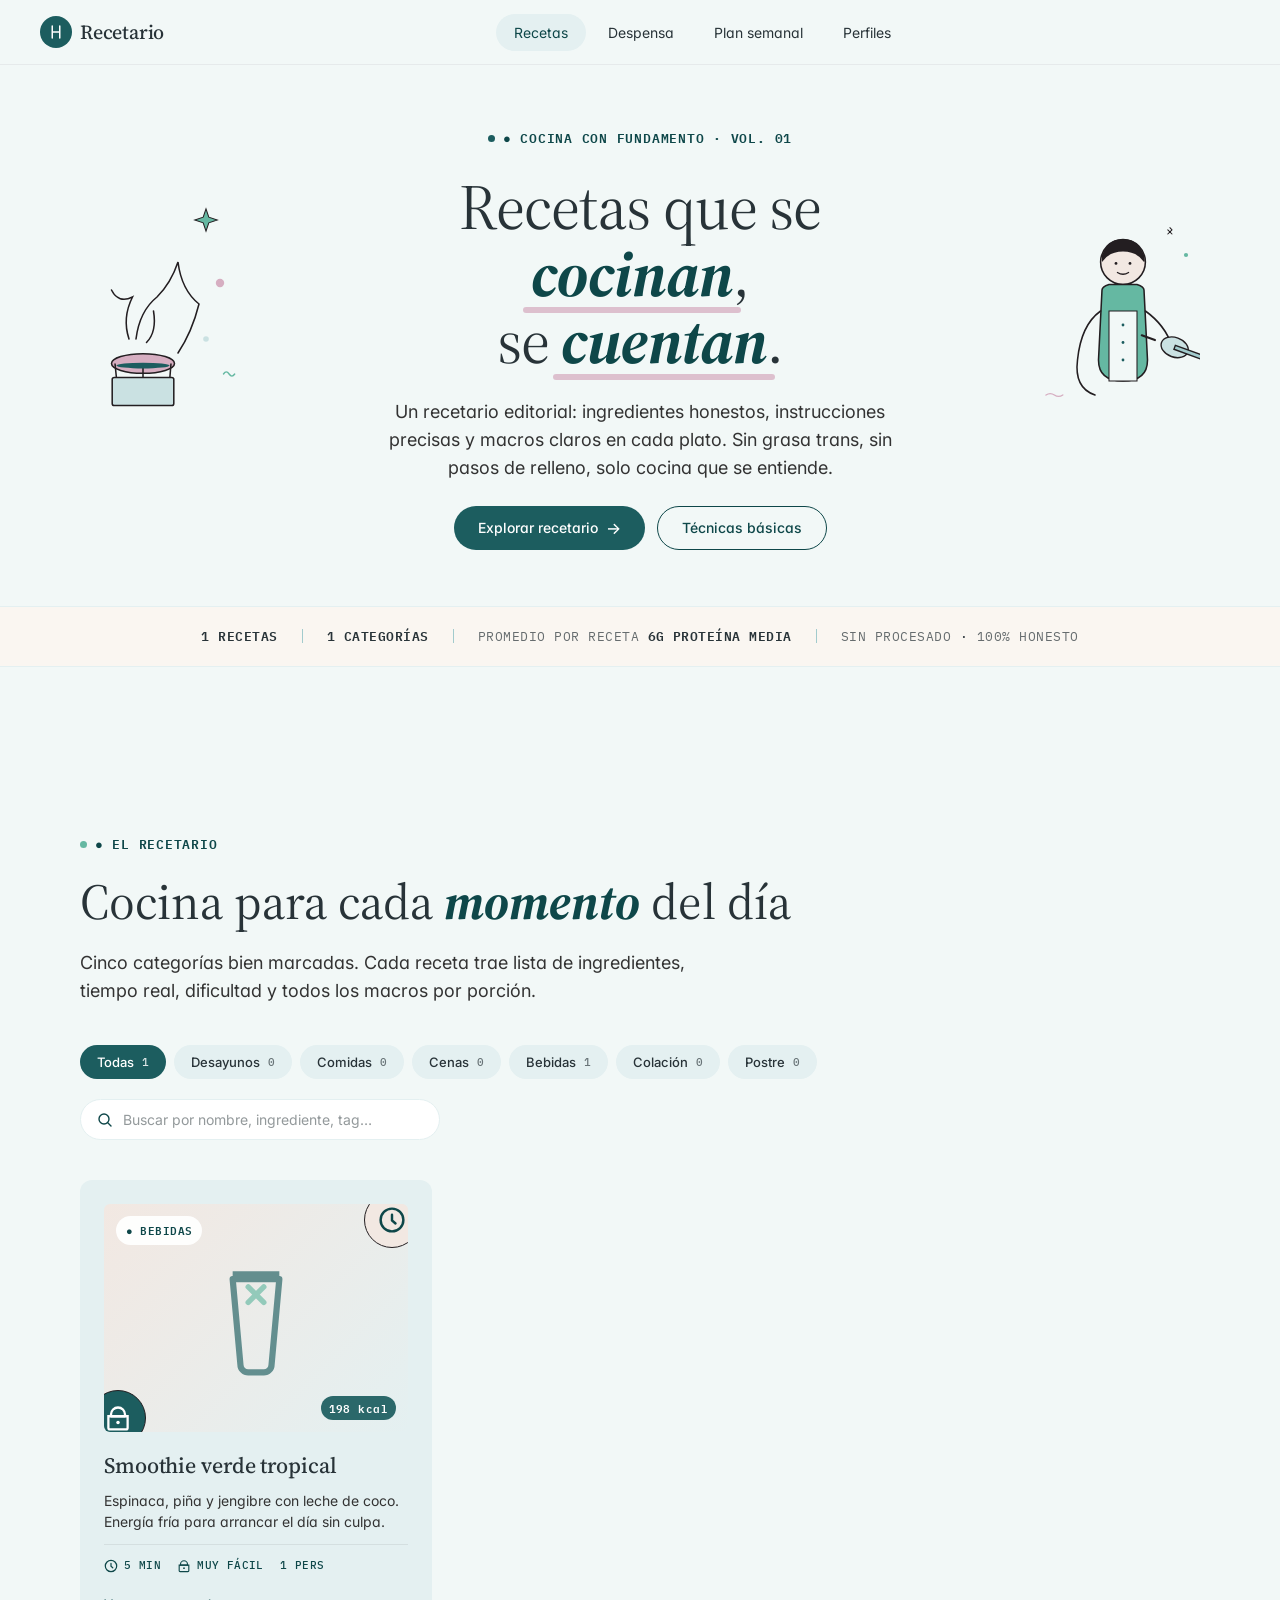
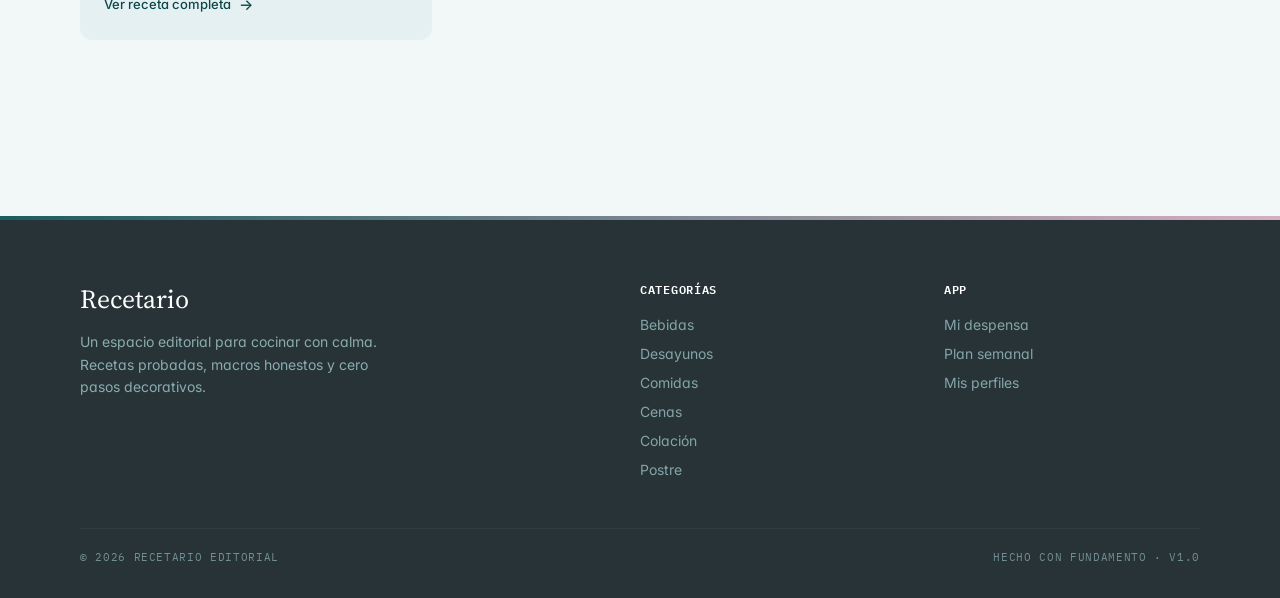
==== commit 4e4305af: "feat: MVP completo con Supabase, despensa, perfiles y plan semanal - Conecta a Supabase como backend" ====
--- a/index.html
+++ b/index.html
@@ -33,13 +33,12 @@
         <span>Recetario</span>
       </a>
       <ul class="nav__links">
-        <li><a href="#recetas" class="nav__link is-active">Recetas</a></li>
-        <li><a href="#" class="nav__link">Técnicas</a></li>
-        <li><a href="#" class="nav__link">Temporada</a></li>
-        <li><a href="#" class="nav__link">Sobre mí</a></li>
+        <li><a href="index.html" class="nav__link is-active">Recetas</a></li>
+        <li><a href="despensa.html" class="nav__link">Despensa</a></li>
+        <li><a href="plan.html" class="nav__link">Plan semanal</a></li>
+        <li><a href="perfiles.html" class="nav__link">Perfiles</a></li>
       </ul>
       <div class="nav__cta">
-        <button class="btn btn--primary btn--sm">Suscribirse</button>
         <button class="nav__menu-trigger" aria-label="Menú"><span></span></button>
       </div>
     </div>
@@ -183,20 +182,20 @@
         <div class="footer__col">
           <h4>Categorías</h4>
           <ul>
-            <li><a href="#">Bebidas</a></li>
-            <li><a href="#">Desayunos</a></li>
-            <li><a href="#">Almuerzos</a></li>
-            <li><a href="#">Comidas</a></li>
-            <li><a href="#">Cenas</a></li>
+            <li><a href="index.html#recetas">Bebidas</a></li>
+            <li><a href="index.html#recetas">Desayunos</a></li>
+            <li><a href="index.html#recetas">Comidas</a></li>
+            <li><a href="index.html#recetas">Cenas</a></li>
+            <li><a href="index.html#recetas">Colación</a></li>
+            <li><a href="index.html#recetas">Postre</a></li>
           </ul>
         </div>
         <div class="footer__col">
-          <h4>Cocina</h4>
+          <h4>App</h4>
           <ul>
-            <li><a href="#">Técnicas básicas</a></li>
-            <li><a href="#">De temporada</a></li>
-            <li><a href="#">Batch cooking</a></li>
-            <li><a href="#">Sobre mí</a></li>
+            <li><a href="despensa.html">Mi despensa</a></li>
+            <li><a href="plan.html">Plan semanal</a></li>
+            <li><a href="perfiles.html">Mis perfiles</a></li>
           </ul>
         </div>
       </div>
@@ -207,6 +206,7 @@
     </div>
   </footer>
 
+  <script src="assets/js/supabase.js"></script>
   <script src="assets/js/data.js"></script>
   <script src="assets/js/recipes.js"></script>
 </body>
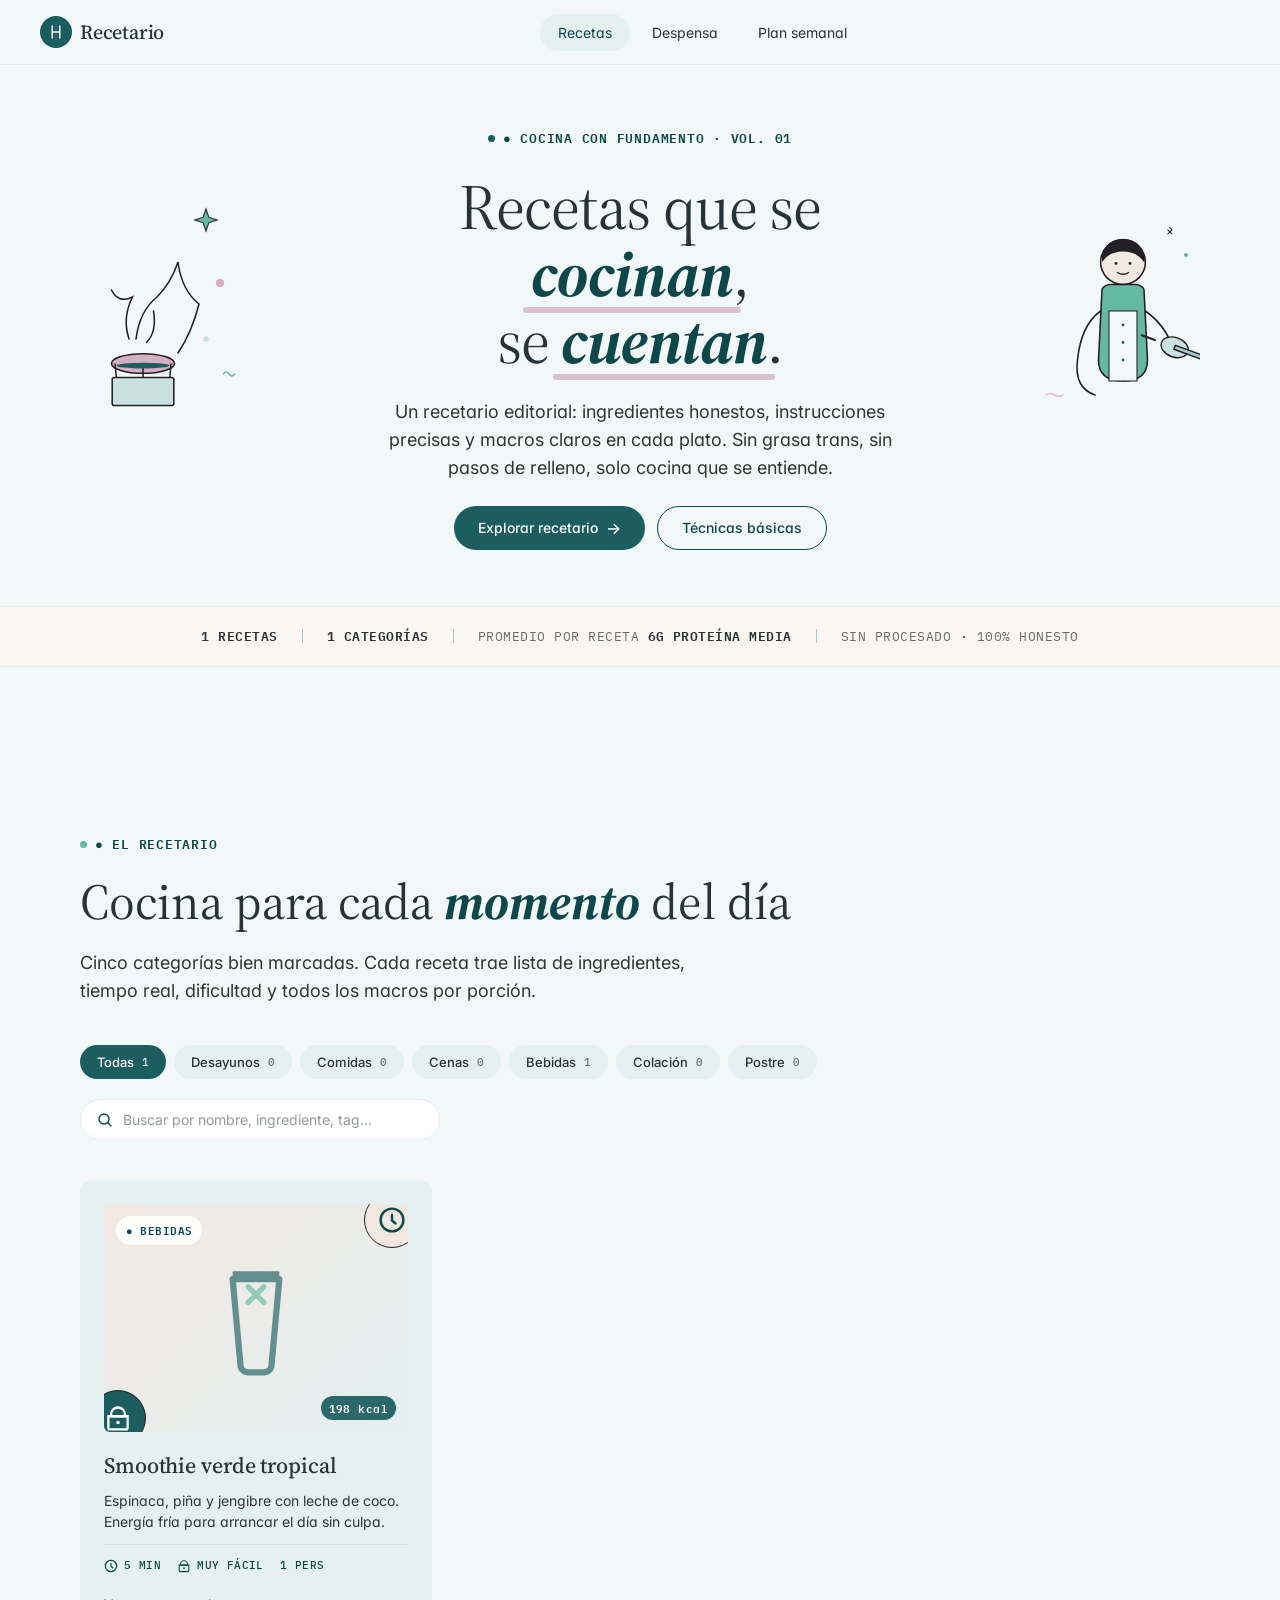
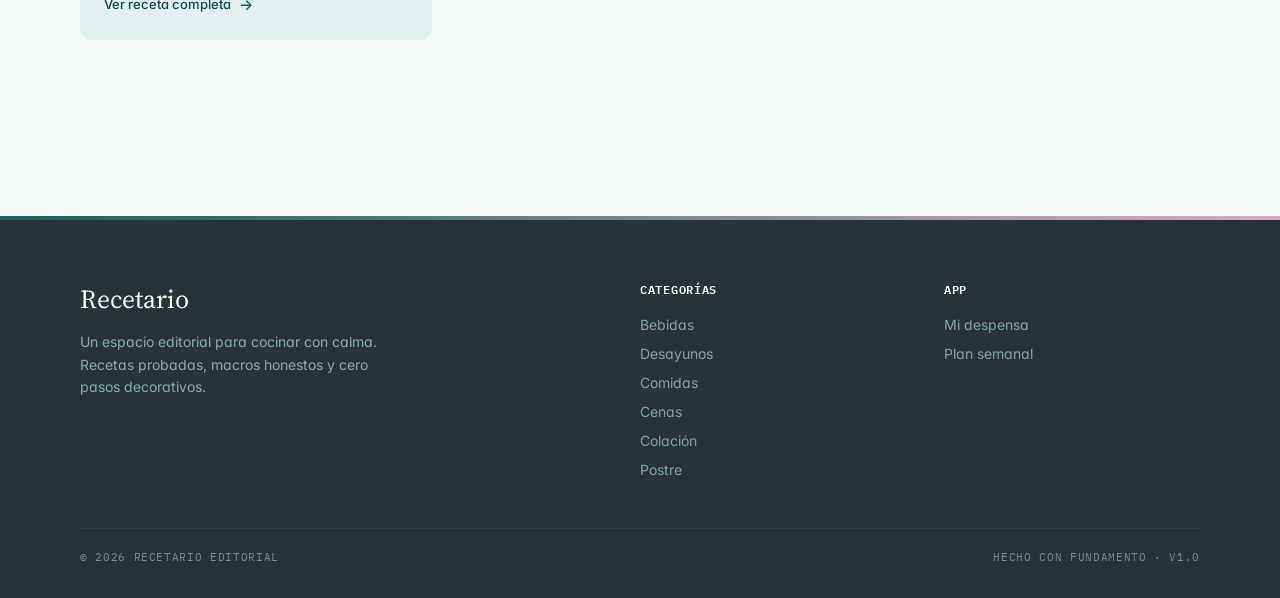
==== commit be027155: "chore: ocultar acceso a Perfiles desde el menú de navegación La página perfiles.html sigue existiend" ====
--- a/index.html
+++ b/index.html
@@ -36,7 +36,6 @@
         <li><a href="index.html" class="nav__link is-active">Recetas</a></li>
         <li><a href="despensa.html" class="nav__link">Despensa</a></li>
         <li><a href="plan.html" class="nav__link">Plan semanal</a></li>
-        <li><a href="perfiles.html" class="nav__link">Perfiles</a></li>
       </ul>
       <div class="nav__cta">
         <button class="nav__menu-trigger" aria-label="Menú"><span></span></button>
@@ -195,7 +194,6 @@
           <ul>
             <li><a href="despensa.html">Mi despensa</a></li>
             <li><a href="plan.html">Plan semanal</a></li>
-            <li><a href="perfiles.html">Mis perfiles</a></li>
           </ul>
         </div>
       </div>
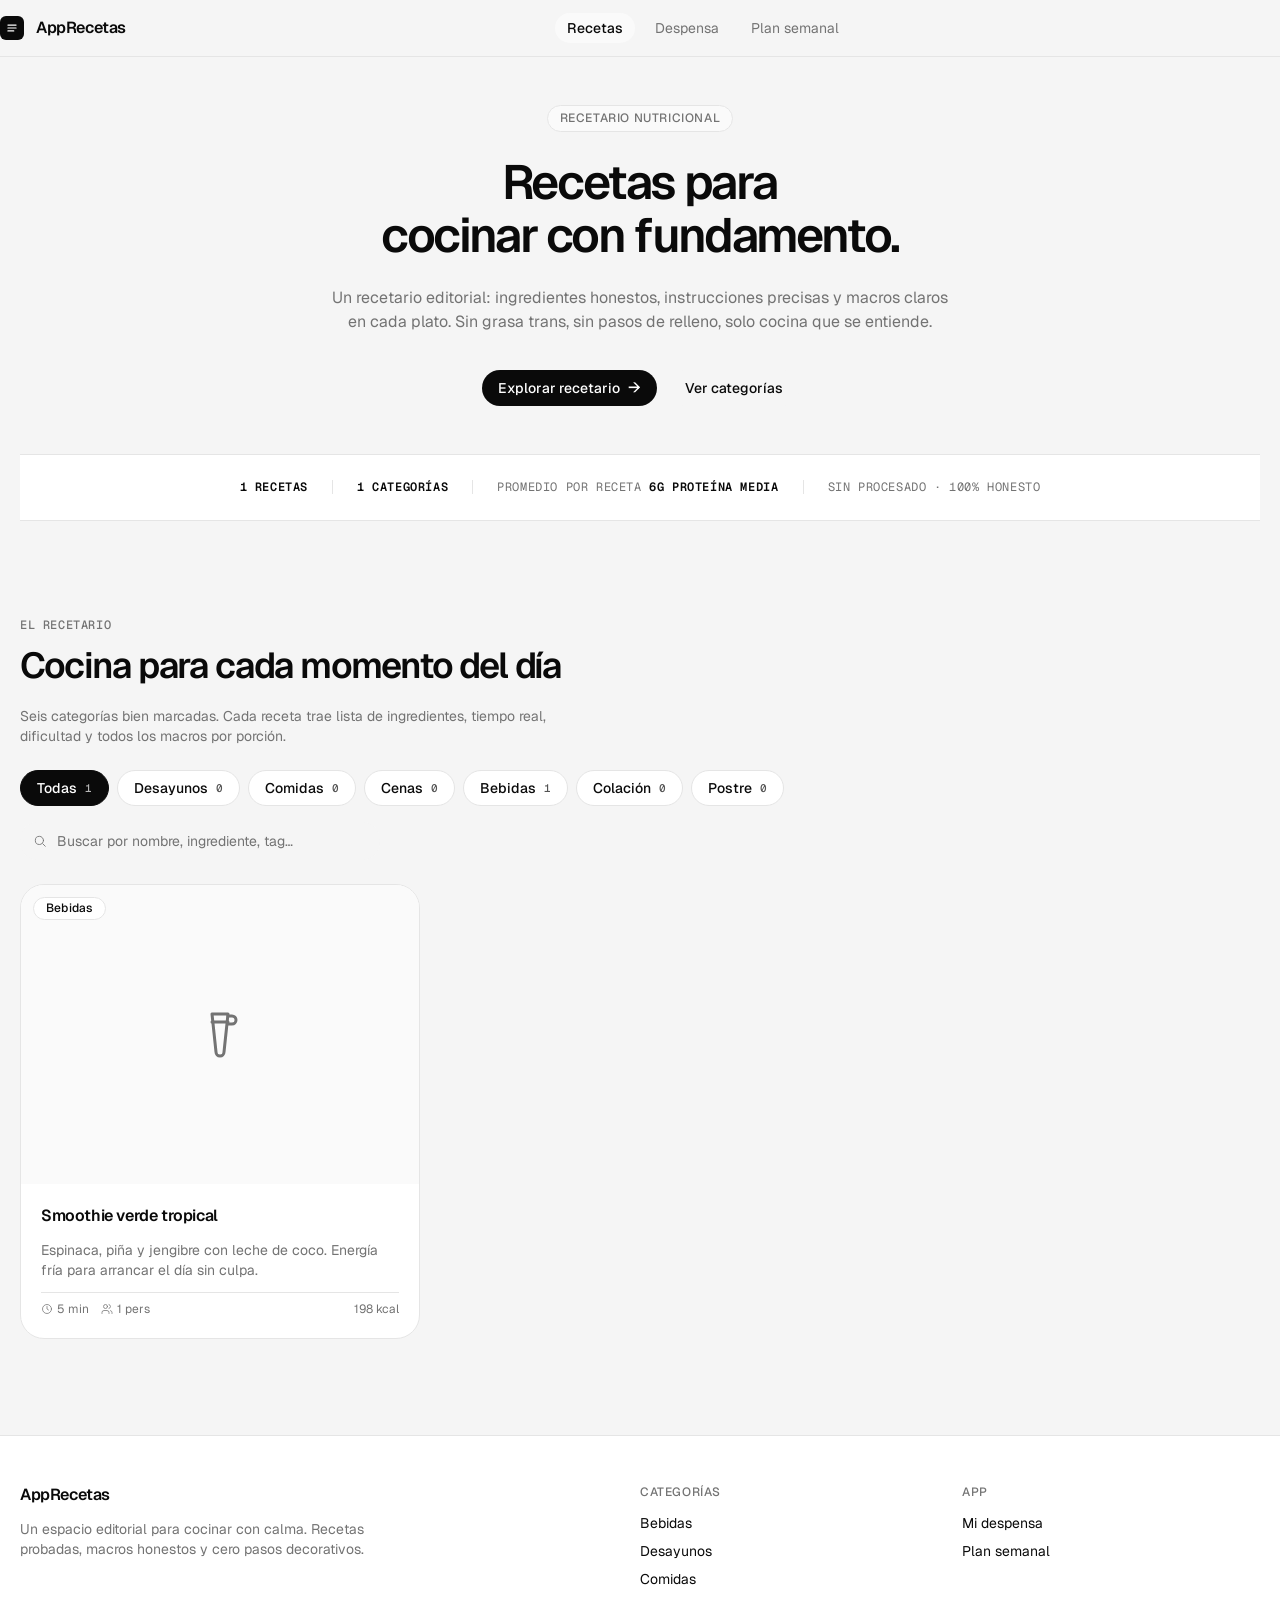
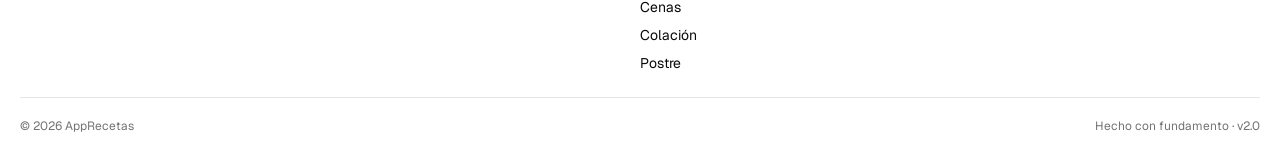
==== commit 404ee656: "feat(ui): migrate to shadcn-style clinical blueprint design system DESIGN BREAKING CHANGES: - Palett" ====
--- a/index.html
+++ b/index.html
@@ -3,34 +3,30 @@
 <head>
   <meta charset="UTF-8">
   <meta name="viewport" content="width=device-width, initial-scale=1.0">
-  <meta name="description" content="Recetas de cocina editoriales con información nutricional detallada. Bebidas, desayunos, almuerzos, comidas y cenas para todos los días.">
-  <title>Recetario Editorial · Cocina con fundamento</title>
+  <meta name="description" content="Recetas de cocina con información nutricional detallada. Desayunos, comidas, cenas, bebidas, colación y postre.">
+  <title>AppRecetas — Cocina con fundamento</title>
 
-  <!-- Favicon SVG -->
-  <link rel="icon" type="image/svg+xml" href="data:image/svg+xml,%3Csvg xmlns='http://www.w3.org/2000/svg' viewBox='0 0 32 32'%3E%3Crect width='32' height='32' rx='8' fill='%231c5d5f'/%3E%3Ctext x='16' y='22' font-family='Source Serif 4, Georgia, serif' font-size='18' font-weight='700' font-style='italic' text-anchor='middle' fill='white'%3Er%3C/text%3E%3C/svg%3E">
+  <link rel="icon" type="image/svg+xml" href="data:image/svg+xml,%3Csvg xmlns='http://www.w3.org/2000/svg' viewBox='0 0 32 32'%3E%3Crect width='32' height='32' rx='8' fill='%230a0a0a'/%3E%3Ctext x='16' y='22' font-family='Inter, sans-serif' font-size='17' font-weight='600' text-anchor='middle' fill='white'%3Er%3C/text%3E%3C/svg%3E">
 
-  <!-- Fonts -->
   <link rel="preconnect" href="https://fonts.googleapis.com">
   <link rel="preconnect" href="https://fonts.gstatic.com" crossorigin>
-  <link href="https://fonts.googleapis.com/css2?family=Source+Serif+4:ital,opsz,wght@0,8..60,400;0,8..60,500;0,8..60,700;1,8..60,400;1,8..60,700&family=Inter:wght@400;500;600;700&family=IBM+Plex+Mono:wght@400;500;600&display=swap" rel="stylesheet">
+  <link href="https://fonts.googleapis.com/css2?family=Geist:wght@400;500;600;700&family=Geist+Mono:wght@400;500;600&family=Inter:wght@400;500;600;700&display=swap" rel="stylesheet">
 
   <link rel="stylesheet" href="assets/css/tokens.css">
   <link rel="stylesheet" href="assets/css/styles.css">
 </head>
 <body>
 
-  <!-- ========================
-       NAV
-       ======================== -->
+  <!-- NAV -->
   <nav class="nav">
     <div class="container nav__inner">
       <a href="index.html" class="nav__brand">
         <span class="nav__brand-mark">
           <svg viewBox="0 0 24 24" fill="none" xmlns="http://www.w3.org/2000/svg">
-            <path d="M7 4v16M17 4v16M7 12h10" stroke="white" stroke-width="2" stroke-linecap="round"/>
+            <path d="M5 7h14M5 12h14M5 17h10" stroke="currentColor" stroke-width="2" stroke-linecap="round"/>
           </svg>
         </span>
-        <span>Recetario</span>
+        <span>AppRecetas</span>
       </a>
       <ul class="nav__links">
         <li><a href="index.html" class="nav__link is-active">Recetas</a></li>
@@ -43,119 +39,42 @@
     </div>
   </nav>
 
-  <!-- ========================
-       HERO
-       ======================== -->
+  <!-- HERO -->
   <header class="hero">
     <div class="container">
       <div class="hero__inner">
-
-        <!-- Lado izquierdo decorativo -->
-        <div class="hero__deco hero__deco--left" aria-hidden="true">
-          <svg viewBox="0 0 240 320" xmlns="http://www.w3.org/2000/svg">
-            <!-- Planta en maceta -->
-            <g transform="translate(40, 60)">
-              <path d="M40 140 Q45 100 70 80 Q90 60 100 30 Q105 70 130 90 Q120 130 100 160" stroke="#231e21" stroke-width="2.2" fill="none" stroke-linecap="round"/>
-              <path d="M30 140 Q20 110 35 80 Q15 90 5 70" stroke="#231e21" stroke-width="2.2" fill="none" stroke-linecap="round"/>
-              <path d="M55 145 Q70 130 65 100" stroke="#231e21" stroke-width="2.2" fill="none" stroke-linecap="round"/>
-              <ellipse cx="50" cy="175" rx="45" ry="14" fill="#d6aec1" stroke="#231e21" stroke-width="2.2"/>
-              <path d="M10 175 L12 195 M90 175 L88 200 M50 180 L50 205" stroke="#231e21" stroke-width="2.2"/>
-              <rect x="6" y="195" width="88" height="40" rx="3" fill="#cae1e2" stroke="#231e21" stroke-width="2.2"/>
-              <ellipse cx="50" cy="178" rx="38" ry="4" fill="#1c5d5f"/>
-            </g>
-            <!-- Estrella decorativa -->
-            <g transform="translate(180, 30)">
-              <path d="M0 -16 L4 -4 L16 0 L4 4 L0 16 L-4 4 L-16 0 L-4 -4 Z" fill="#65b8a2" stroke="#231e21" stroke-width="1.5"/>
-            </g>
-            <!-- Burbujas -->
-            <circle cx="200" cy="120" r="6" fill="#d6aec1"/>
-            <circle cx="180" cy="200" r="4" fill="#cae1e2"/>
-            <path d="M205 250 q4 -6 8 0 t8 0" stroke="#65b8a2" stroke-width="2" fill="none" stroke-linecap="round"/>
-          </svg>
-        </div>
-
-        <!-- Centro: contenido -->
-        <div class="hero__center">
-          <span class="eyebrow fade-in fade-in-1">● Cocina con fundamento · Vol. 01</span>
-          <h1 class="hero__title fade-in fade-in-2">
-            Recetas que se <em>cocinan</em>,<br>
-            se <em>cuentan</em>.
-          </h1>
-          <p class="hero__sub fade-in fade-in-3">
-            Un recetario editorial: ingredientes honestos, instrucciones precisas y macros claros en cada plato.
-            Sin grasa trans, sin pasos de relleno, solo cocina que se entiende.
-          </p>
-          <div class="hero__actions fade-in fade-in-3">
-            <a href="#recetas" class="btn btn--primary btn--icon">Explorar recetario</a>
-            <a href="#" class="btn btn--ghost">Técnicas básicas</a>
-          </div>
-        </div>
-
-        <!-- Lado derecho decorativo -->
-        <div class="hero__deco hero__deco--right" aria-hidden="true">
-          <svg viewBox="0 0 240 320" xmlns="http://www.w3.org/2000/svg">
-            <!-- Persona dibujada -->
-            <g transform="translate(30, 30)">
-              <!-- Cabeza -->
-              <circle cx="100" cy="60" r="32" stroke="#231e21" stroke-width="2.2" fill="#f2e8e2"/>
-              <!-- Pelo -->
-              <path d="M70 50 Q80 25 100 28 Q120 25 130 50 Q132 60 130 60 Q120 45 100 45 Q80 45 70 60" fill="#231e21"/>
-              <!-- Cara -->
-              <circle cx="90" cy="62" r="2" fill="#231e21"/>
-              <circle cx="110" cy="62" r="2" fill="#231e21"/>
-              <path d="M92 75 Q100 80 108 75" stroke="#231e21" stroke-width="1.8" fill="none" stroke-linecap="round"/>
-              <!-- Cuerpo -->
-              <path d="M70 100 Q70 95 80 92 L120 92 Q130 95 130 100 L135 200 Q135 230 100 230 Q65 230 65 200 Z" fill="#65b8a2" stroke="#231e21" stroke-width="2.2"/>
-              <!-- Brazos sosteniendo cuchara -->
-              <path d="M68 130 Q40 150 35 200 Q30 240 60 250" stroke="#231e21" stroke-width="2.2" fill="none" stroke-linecap="round"/>
-              <path d="M132 130 Q160 150 170 180" stroke="#231e21" stroke-width="2.2" fill="none" stroke-linecap="round"/>
-              <!-- Cuchara gigante -->
-              <g transform="translate(155, 175) rotate(20)">
-                <ellipse cx="20" cy="0" rx="20" ry="14" fill="#cae1e2" stroke="#231e21" stroke-width="2"/>
-                <rect x="0" y="-3" width="40" height="6" fill="#a2cbcd" stroke="#231e21" stroke-width="2" transform="translate(20,0)"/>
-                <line x1="-10" y1="0" x2="-30" y2="0" stroke="#231e21" stroke-width="3" stroke-linecap="round"/>
-              </g>
-              <!-- Delantal -->
-              <path d="M80 130 L80 230 L120 230 L120 130 Z" fill="#f2f8f7" stroke="#231e21" stroke-width="1.5"/>
-              <!-- Botones delantal -->
-              <circle cx="100" cy="150" r="2" fill="#1c5d5f"/>
-              <circle cx="100" cy="175" r="2" fill="#1c5d5f"/>
-              <circle cx="100" cy="200" r="2" fill="#1c5d5f"/>
-            </g>
-            <!-- Decoraciones sueltas -->
-            <g transform="translate(20, 280)">
-              <path d="M0 0 q6 -4 12 0 t12 0" stroke="#d6aec1" stroke-width="2" fill="none" stroke-linecap="round"/>
-            </g>
-            <circle cx="220" cy="80" r="3" fill="#65b8a2"/>
-            <path d="M200 50 l-6 -6 m6 0 l-6 6 m6 -6 l-3 -3" stroke="#231e21" stroke-width="1.5" stroke-linecap="round"/>
-          </svg>
+        <span class="hero__eyebrow fade-in">Recetario nutricional</span>
+        <h1 class="hero__title fade-in fade-in-1">Recetas para<br>cocinar con fundamento.</h1>
+        <p class="hero__sub fade-in fade-in-2">Un recetario editorial: ingredientes honestos, instrucciones precisas y macros claros en cada plato. Sin grasa trans, sin pasos de relleno, solo cocina que se entiende.</p>
+        <div class="hero__actions fade-in fade-in-3">
+          <a href="#recetas" class="btn btn--primary btn--icon">Explorar recetario</a>
+          <a href="#recetas" class="btn btn--ghost">Ver categorías</a>
         </div>
       </div>
     </div>
 
-    <!-- Stat Strip -->
-    <div class="stat-strip">
-      <div class="container stat-strip__inner">
-        <span><span class="stat-strip__stat" id="stat-count">— recetas</span></span>
-        <span class="stat-strip__sep"></span>
-        <span><span class="stat-strip__stat" id="stat-categories">— categorías</span></span>
-        <span class="stat-strip__sep"></span>
-        <span><span class="stat-strip__label">Promedio por receta</span> <span class="stat-strip__stat" id="stat-avg">—</span></span>
-        <span class="stat-strip__sep"></span>
-        <span><span class="stat-strip__label">Sin procesado</span> · <span class="stat-strip__label">100% honesto</span></span>
+    <div class="container">
+      <div class="stat-strip">
+        <div class="stat-strip__inner">
+          <span><span class="stat-strip__stat" id="stat-count">— recetas</span></span>
+          <span class="stat-strip__sep"></span>
+          <span><span class="stat-strip__stat" id="stat-categories">— categorías</span></span>
+          <span class="stat-strip__sep"></span>
+          <span><span class="stat-strip__label">Promedio por receta</span> <span class="stat-strip__stat" id="stat-avg">—</span></span>
+          <span class="stat-strip__sep"></span>
+          <span><span class="stat-strip__label">Sin procesado</span> · <span class="stat-strip__label">100% honesto</span></span>
+        </div>
       </div>
     </div>
   </header>
 
-  <!-- ========================
-       FILTROS + GRID
-       ======================== -->
+  <!-- FILTROS + GRID -->
   <section class="section" id="recetas">
     <div class="container">
-      <div style="margin-bottom: var(--space-10); display: flex; flex-direction: column; gap: var(--space-4);">
-        <span class="eyebrow eyebrow--sage">● El recetario</span>
-        <h2 class="headline-serif">Cocina para cada <em>momento</em> del día</h2>
-        <p class="lead">Cinco categorías bien marcadas. Cada receta trae lista de ingredientes, tiempo real, dificultad y todos los macros por porción.</p>
+      <div class="section-head">
+        <span class="text-mono">El recetario</span>
+        <h2 class="heading-lg">Cocina para cada momento del día</h2>
+        <p class="section-head__lede">Seis categorías bien marcadas. Cada receta trae lista de ingredientes, tiempo real, dificultad y todos los macros por porción.</p>
       </div>
 
       <div id="filters-container">
@@ -168,14 +87,12 @@
     </div>
   </section>
 
-  <!-- ========================
-       FOOTER
-       ======================== -->
+  <!-- FOOTER -->
   <footer class="footer">
     <div class="container">
       <div class="footer__inner">
         <div>
-          <h3 class="footer__brand">Recetario</h3>
+          <h3 class="footer__brand">AppRecetas</h3>
           <p class="footer__tagline">Un espacio editorial para cocinar con calma. Recetas probadas, macros honestos y cero pasos decorativos.</p>
         </div>
         <div class="footer__col">
@@ -198,8 +115,8 @@
         </div>
       </div>
       <div class="footer__bottom">
-        <span>© 2026 Recetario Editorial</span>
-        <span>Hecho con fundamento · v1.0</span>
+        <span>© 2026 AppRecetas</span>
+        <span>Hecho con fundamento · v2.0</span>
       </div>
     </div>
   </footer>
@@ -208,4 +125,4 @@
   <script src="assets/js/data.js"></script>
   <script src="assets/js/recipes.js"></script>
 </body>
-</html>
+</html>
--- a/assets/css/tokens.css
+++ b/assets/css/tokens.css
@@ -1,94 +1,83 @@
 /* ============================================================
-   DESIGN TOKENS — Recetas Editoriales
-   Fuente: DESIGN.MD (User Interviews — warm paper editorial)
+   DESIGN TOKENS — shadcn/ui clinical blueprint
+   Source: STYLE.md
    ============================================================ */
 
 :root {
   /* Colors — Brand */
-  --color-deep-teal: #1c5d5f;
-  --color-pine-shadow: #0e4749;
-  --color-sage: #65b8a2;
-  --color-lake-teal: #2a7779;
-  --color-forest-floor: #156152;
-  --color-ink-navy: #16325a;
+  --color-canvas: #f5f5f5;
+  --color-paper: #ffffff;
+  --color-surface-alt: #fafafa;
+  --color-ink: #0a0a0a;
+  --color-ink-soft: #171717;
+  --color-mid-gray: #737373;
+  --color-hairline: #e5e5e5;
+  --color-ember: #e7000b;
 
-  /* Colors — Accents */
-  --color-dusty-rose: #d6aec1;
-  --color-mint-mist: #a2cbcd;
-  --color-sea-foam: #cae1e2;
-
-  /* Colors — Surfaces */
-  --color-paper-white: #f2f8f7;
-  --color-card-mint: #e4f0f1;
-  --color-blush-sand: #f2e8e2;
-  --color-surface-warm: #faf6f1;
-
-  /* Colors — Text */
-  --color-charcoal-navy: #283338;
-  --color-slate: #333333;
-  --color-soft-black: #1a1a1a;
-  --color-illustration-ink: #231e21;
-
-  /* Typography — Families (Google Font substitutes) */
-  --font-sans: "Inter", ui-sans-serif, system-ui, -apple-system, "Segoe UI", Roboto, sans-serif;
-  --font-serif: "Source Serif 4", "Source Serif Pro", Georgia, "Times New Roman", serif;
-  --font-serif-italic: "Source Serif 4", Georgia, serif;
-  --font-mono: "IBM Plex Mono", ui-monospace, "SF Mono", Menlo, Consolas, monospace;
+  /* Typography — Font Families */
+  --font-sans: "Geist", "Inter", ui-sans-serif, system-ui, -apple-system, BlinkMacSystemFont, "Segoe UI", Roboto, sans-serif;
+  --font-mono: "Geist Mono", "JetBrains Mono", ui-monospace, "SF Mono", Menlo, Consolas, monospace;
 
   /* Typography — Scale */
   --text-caption: 12px;
-  --text-body-sm: 14px;
-  --text-body: 16px;
-  --text-body-lg: 18px;
-  --text-subheading: 20px;
+  --text-body: 14px;
+  --text-body-lg: 16px;
+  --text-subheading: 18px;
   --text-heading-sm: 24px;
-  --text-heading: 32px;
-  --text-heading-md: 40px;
-  --text-heading-lg: 50px;
-  --text-display: 64px;
-  --text-display-sm: 48px;
+  --text-heading: 30px;
+  --text-heading-lg: 36px;
+  --text-display: 48px;
 
   /* Typography — Leading */
-  --leading-tight: 1.16;
-  --leading-snug: 1.2;
-  --leading-display: 1.2;
-  --leading-heading: 1.25;
-  --leading-body: 1.5;
+  --leading-caption: 1.33;
+  --leading-body: 1.43;
+  --leading-body-lg: 1.5;
+  --leading-subheading: 1.56;
+  --leading-heading-sm: 1.33;
+  --leading-heading: 1.2;
+  --leading-heading-lg: 1.11;
+  --leading-display: 1.1;
 
   /* Typography — Tracking */
-  --tracking-tight: -0.01em;
-  --tracking-normal: 0;
-  --tracking-wide: 0.038em;
-  --tracking-wider: 0.059em;
-  --tracking-caption: 0.52px;
+  --tracking-caption: 0.6px;
+  --tracking-tight: -0.025em;
+  --tracking-display: -0.05em;
 
-  /* Spacing (8px base) */
-  --space-1: 4px;
-  --space-2: 8px;
-  --space-3: 12px;
-  --space-4: 16px;
-  --space-5: 20px;
-  --space-6: 24px;
-  --space-8: 32px;
-  --space-10: 40px;
-  --space-12: 48px;
-  --space-14: 56px;
-  --space-16: 64px;
-  --space-20: 80px;
-  --space-22: 88px;
+  /* Typography — Weights */
+  --font-weight-regular: 400;
+  --font-weight-medium: 500;
+  --font-weight-semibold: 600;
+
+  /* Spacing — 4px base */
+  --spacing-4: 4px;
+  --spacing-8: 8px;
+  --spacing-12: 12px;
+  --spacing-16: 16px;
+  --spacing-20: 20px;
+  --spacing-24: 24px;
+  --spacing-48: 48px;
 
   /* Layout */
-  --page-max-width: 1200px;
-  --section-gap: 88px;
+  --page-max-width: 1280px;
+  --section-gap: 64px;
+  --card-padding: 20px;
+  --element-gap: 8px;
 
   /* Border Radius */
-  --radius-button: 48px;
-  --radius-card: 12px;
-  --radius-tag: 100px;
-  --radius-pill: 1000px;
-  --radius-nav: 88px;
-  --radius-photo: 6px;
+  --radius-small: 6px;
+  --radius-nested: 10px;
+  --radius-buttons: 18px;
+  --radius-inputs: 18px;
+  --radius-badges: 18px;
+  --radius-cards: 24px;
 
-  /* Shadows — Ninguna. Sistema plano. */
-  --shadow-paper: 0 1px 0 rgba(35, 30, 33, 0.06);
-}
+  /* Shadows */
+  --shadow-card: 0 0 0 1px rgba(23, 23, 23, 0.05), 0 1px 3px rgba(0, 0, 0, 0.1), 0 1px 2px -1px rgba(0, 0, 0, 0.1);
+  --shadow-card-hover: 0 0 0 1px rgba(23, 23, 23, 0.08), 0 4px 12px rgba(0, 0, 0, 0.08), 0 2px 4px -1px rgba(0, 0, 0, 0.06);
+
+  /* Surfaces */
+  --surface-canvas: #f5f5f5;
+  --surface-sidebar: #fafafa;
+  --surface-card: #ffffff;
+  --surface-input-fill: #f5f5f5;
+}
--- a/assets/css/styles.css
+++ b/assets/css/styles.css
@@ -1,8 +1,11 @@
 /* ============================================================
-   RESET & BASE
-   ============================================================ */
-
-*, *::before, *::after {
+   STYLES — shadcn/ui clinical blueprint
+   Tokens: ../tokens.css
+   ============================================================ */
+
+*,
+*::before,
+*::after {
   box-sizing: border-box;
 }
 
@@ -18,13 +21,14 @@
   font-family: var(--font-sans);
   font-size: var(--text-body);
   line-height: var(--leading-body);
-  color: var(--color-charcoal-navy);
-  background: var(--color-paper-white);
+  color: var(--color-ink);
+  background: var(--color-canvas);
   font-feature-settings: "ss01", "cv11";
   overflow-x: hidden;
 }
 
-img, svg {
+img,
+svg {
   display: block;
   max-width: 100%;
 }
@@ -42,178 +46,192 @@
   color: inherit;
 }
 
-ul, ol {
+ul,
+ol {
   margin: 0;
   padding: 0;
   list-style: none;
 }
 
-h1, h2, h3, h4, h5, h6 {
+h1,
+h2,
+h3,
+h4,
+h5,
+h6 {
   margin: 0;
-  font-family: var(--font-serif);
-  font-weight: 400;
-  color: var(--color-charcoal-navy);
-  letter-spacing: var(--tracking-normal);
+  font-family: var(--font-sans);
+  font-weight: var(--font-weight-semibold);
+  color: var(--color-ink);
+  letter-spacing: var(--tracking-tight);
 }
 
 p {
   margin: 0;
 }
 
-/* ============================================================
-   LAYOUT — Containers
+input,
+select,
+textarea {
+  font-family: inherit;
+}
+
+/* ============================================================
+   LAYOUT
    ============================================================ */
 
 .container {
   max-width: var(--page-max-width);
   margin: 0 auto;
-  padding: 0 var(--space-6);
-}
-
-@media (min-width: 768px) {
-  .container { padding: 0 var(--space-10); }
+  padding: 0 var(--spacing-20);
 }
 
 .section {
-  padding: var(--space-16) 0;
-}
-
-@media (min-width: 1024px) {
-  .section { padding: var(--space-22) 0; }
-}
-
-.section--blush {
-  background: var(--color-blush-sand);
-}
-
-.section--mint {
-  background: var(--color-card-mint);
+  padding: var(--spacing-48) 0;
 }
 
 /* ============================================================
    TYPOGRAPHY HELPERS
    ============================================================ */
 
-.eyebrow {
-  font-family: var(--font-mono);
-  font-size: 13px;
-  font-weight: 600;
+.text-caption {
+  font-size: var(--text-caption);
+  line-height: var(--leading-caption);
   text-transform: uppercase;
-  letter-spacing: var(--tracking-wider);
-  color: var(--color-pine-shadow);
-  display: inline-flex;
-  align-items: center;
-  gap: var(--space-2);
-}
-
-.eyebrow::before {
-  content: "";
-  display: inline-block;
-  width: 7px;
-  height: 7px;
-  border-radius: 50%;
-  background: var(--color-deep-teal);
-  flex-shrink: 0;
-}
-
-.eyebrow--rose::before { background: var(--color-dusty-rose); }
-.eyebrow--sage::before { background: var(--color-sage); }
-.eyebrow--navy::before { background: var(--color-ink-navy); }
-
-.headline-display {
-  font-family: var(--font-serif);
-  font-size: var(--text-display-sm);
-  line-height: var(--leading-display);
-  letter-spacing: var(--tracking-normal);
-  font-weight: 400;
-  color: var(--color-charcoal-navy);
-}
-
-@media (min-width: 768px) {
-  .headline-display { font-size: var(--text-display); }
-}
-
-.headline-serif {
-  font-family: var(--font-serif);
-  font-size: var(--text-heading-md);
-  line-height: var(--leading-heading);
-  font-weight: 400;
-}
-
-@media (min-width: 768px) {
-  .headline-serif { font-size: var(--text-heading-lg); }
-}
-
-.headline-serif em {
-  font-style: italic;
-  font-weight: 700;
-  color: var(--color-pine-shadow);
-}
-
-.lead {
-  font-size: var(--text-body-lg);
-  line-height: 1.55;
-  color: var(--color-slate);
-  max-width: 56ch;
+  letter-spacing: var(--tracking-caption);
+  font-weight: var(--font-weight-medium);
+  color: var(--color-mid-gray);
 }
 
 .text-mono {
   font-family: var(--font-mono);
+  font-size: var(--text-caption);
   text-transform: uppercase;
-  letter-spacing: var(--tracking-wide);
-  font-size: 13px;
-}
-
-/* ============================================================
-   BUTTONS
+  letter-spacing: var(--tracking-caption);
+  font-weight: var(--font-weight-medium);
+  color: var(--color-mid-gray);
+}
+
+.text-body {
+  font-size: var(--text-body);
+  line-height: var(--leading-body);
+}
+
+.text-body-lg {
+  font-size: var(--text-body-lg);
+  line-height: var(--leading-body-lg);
+}
+
+.text-subheading {
+  font-size: var(--text-subheading);
+  line-height: var(--leading-subheading);
+  font-weight: var(--font-weight-medium);
+}
+
+.heading-sm {
+  font-size: var(--text-heading-sm);
+  line-height: var(--leading-heading-sm);
+  letter-spacing: var(--tracking-tight);
+  font-weight: var(--font-weight-semibold);
+}
+
+.heading {
+  font-size: var(--text-heading);
+  line-height: var(--leading-heading);
+  letter-spacing: var(--tracking-tight);
+  font-weight: var(--font-weight-semibold);
+}
+
+.heading-lg {
+  font-size: var(--text-heading-lg);
+  line-height: var(--leading-heading-lg);
+  letter-spacing: var(--tracking-display);
+  font-weight: var(--font-weight-semibold);
+}
+
+.display {
+  font-size: var(--text-display);
+  line-height: var(--leading-display);
+  letter-spacing: var(--tracking-display);
+  font-weight: var(--font-weight-semibold);
+}
+
+.muted {
+  color: var(--color-mid-gray);
+}
+
+/* ============================================================
+   BUTTONS — 18px radius, tonal contrast, no shadows
    ============================================================ */
 
 .btn {
   display: inline-flex;
   align-items: center;
   justify-content: center;
-  gap: var(--space-2);
+  gap: var(--spacing-8);
   font-family: var(--font-sans);
-  font-size: 14px;
-  font-weight: 500;
+  font-size: var(--text-body);
+  font-weight: var(--font-weight-medium);
   line-height: 1;
-  border-radius: var(--radius-button);
-  padding: 14px 24px;
-  transition: all 0.2s ease;
+  border-radius: var(--radius-buttons);
+  padding: 10px var(--spacing-16);
+  transition: background 0.15s ease, color 0.15s ease, border-color 0.15s ease, transform 0.15s ease;
   text-align: center;
   white-space: nowrap;
   cursor: pointer;
   user-select: none;
+  border: 0;
+}
+
+.btn:disabled {
+  opacity: 0.5;
+  cursor: not-allowed;
 }
 
 .btn--primary {
-  background: var(--color-deep-teal);
-  color: #fff;
-}
-
-.btn--primary:hover {
-  background: var(--color-forest-floor);
-  transform: translateY(-1px);
-}
-
-.btn--navy {
-  background: var(--color-ink-navy);
-  color: #fff;
+  background: var(--color-ink);
+  color: var(--color-paper);
+}
+
+.btn--primary:hover:not(:disabled) {
+  background: var(--color-ink-soft);
 }
 
 .btn--ghost {
+  background: var(--color-canvas);
+  color: var(--color-ink);
+}
+
+.btn--ghost:hover:not(:disabled) {
+  background: var(--color-hairline);
+}
+
+.btn--outline {
   background: transparent;
-  color: var(--color-pine-shadow);
-  border: 1px solid var(--color-pine-shadow);
-}
-
-.btn--ghost:hover {
-  background: var(--color-card-mint);
+  color: var(--color-ink);
+  border: 1px solid var(--color-hairline);
+}
+
+.btn--outline:hover:not(:disabled) {
+  background: var(--color-canvas);
+}
+
+.btn--destructive {
+  background: transparent;
+  color: var(--color-ember);
+  border: 1px solid var(--color-hairline);
+}
+
+.btn--destructive:hover:not(:disabled) {
+  background: var(--color-ember);
+  color: var(--color-paper);
+  border-color: var(--color-ember);
 }
 
 .btn--sm {
-  padding: 8px 16px;
-  font-size: 13px;
+  padding: 6px var(--spacing-12);
+  font-size: var(--text-caption);
+  letter-spacing: 0.02em;
 }
 
 .btn--block {
@@ -222,137 +240,119 @@
 
 .btn--icon::after {
   content: "→";
-  font-size: 16px;
-  transition: transform 0.2s ease;
-}
-
-.btn--icon:hover::after {
+  font-size: var(--text-body-lg);
+  transition: transform 0.15s ease;
+}
+
+.btn--icon:hover:not(:disabled)::after {
   transform: translateX(3px);
 }
 
 /* ============================================================
-   NAVIGATION
+   NAVIGATION — sticky, hairline border bottom
    ============================================================ */
 
 .nav {
   position: sticky;
   top: 0;
   z-index: 50;
-  background: var(--color-paper-white);
-  border-bottom: 1px solid rgba(35, 30, 33, 0.06);
-  backdrop-filter: blur(8px);
+  background: rgba(245, 245, 245, 0.85);
+  backdrop-filter: blur(12px);
+  border-bottom: 1px solid var(--color-hairline);
 }
 
 .nav__inner {
   display: flex;
   align-items: center;
   justify-content: space-between;
-  gap: var(--space-6);
-  padding: var(--space-4) 0;
+  gap: var(--spacing-24);
+  padding: var(--spacing-16) 0;
 }
 
 .nav__brand {
   display: flex;
   align-items: center;
-  gap: var(--space-2);
-  font-family: var(--font-serif);
-  font-size: 20px;
-  font-weight: 500;
-  color: var(--color-charcoal-navy);
+  gap: var(--spacing-12);
+  font-family: var(--font-sans);
+  font-size: var(--text-body-lg);
+  font-weight: var(--font-weight-semibold);
+  color: var(--color-ink);
   letter-spacing: var(--tracking-tight);
 }
 
 .nav__brand-mark {
-  width: 32px;
-  height: 32px;
-  border-radius: 50%;
-  background: var(--color-deep-teal);
+  width: 24px;
+  height: 24px;
+  border-radius: var(--radius-small);
+  background: var(--color-ink);
   display: grid;
   place-items: center;
-  color: #fff;
-  font-family: var(--font-serif);
-  font-style: italic;
-  font-size: 17px;
-  font-weight: 700;
-}
-
-.nav__brand-mark svg { width: 18px; height: 18px; }
+  color: var(--color-paper);
+  font-family: var(--font-sans);
+  font-size: 13px;
+  font-weight: var(--font-weight-semibold);
+}
+
+.nav__brand-mark svg {
+  width: 14px;
+  height: 14px;
+}
 
 .nav__links {
   display: none;
-  gap: var(--space-1);
-}
-
-@media (min-width: 900px) {
-  .nav__links { display: flex; }
+  gap: var(--spacing-8);
+}
+
+@media (min-width: 768px) {
+  .nav__links {
+    display: flex;
+  }
 }
 
 .nav__link {
-  font-size: 14px;
-  color: var(--color-charcoal-navy);
-  padding: 10px 18px;
-  border-radius: var(--radius-nav);
-  transition: background 0.2s ease, color 0.2s ease;
-  font-weight: 400;
-}
-
-.nav__link:hover,
+  font-size: var(--text-body);
+  color: var(--color-mid-gray);
+  padding: 6px var(--spacing-12);
+  border-radius: var(--radius-buttons);
+  transition: color 0.15s ease, background 0.15s ease;
+  font-weight: var(--font-weight-regular);
+}
+
+.nav__link:hover {
+  color: var(--color-ink);
+  background: var(--color-surface-alt);
+}
+
 .nav__link.is-active {
-  background: var(--color-card-mint);
-  color: var(--color-pine-shadow);
+  color: var(--color-ink);
+  background: var(--color-surface-alt);
+  font-weight: var(--font-weight-medium);
 }
 
 .nav__cta {
   display: flex;
   align-items: center;
-  gap: var(--space-3);
-}
-
-.nav__cta-search {
-  display: none;
-  align-items: center;
-  gap: var(--space-2);
-  padding: 8px 16px;
-  border-radius: var(--radius-button);
-  border: 1px solid var(--color-card-mint);
-  background: transparent;
-  color: var(--color-charcoal-navy);
-  font-size: 13px;
-  font-family: var(--font-sans);
-  width: 220px;
-  transition: border-color 0.2s ease;
-}
-
-@media (min-width: 900px) {
-  .nav__cta-search { display: inline-flex; }
-}
-
-.nav__cta-search:focus {
-  outline: none;
-  border-color: var(--color-deep-teal);
-}
-
-.nav__cta-search::placeholder {
-  color: rgba(40, 51, 56, 0.5);
-}
-
-/* Mobile menu trigger */
+  gap: var(--spacing-12);
+}
+
 .nav__menu-trigger {
   display: inline-flex;
-  padding: 10px;
-  border-radius: var(--radius-button);
-  border: 1px solid var(--color-card-mint);
-}
-
-@media (min-width: 900px) {
-  .nav__menu-trigger { display: none; }
+  padding: var(--spacing-8);
+  border-radius: var(--radius-buttons);
+  border: 1px solid var(--color-hairline);
+}
+
+@media (min-width: 768px) {
+  .nav__menu-trigger {
+    display: none;
+  }
 }
 
 .nav__menu-trigger span {
   display: block;
-  width: 18px;
+  width: 16px;
   height: 1.5px;
-  background: var(--color-charcoal-navy);
+  background: var(--color-ink);
   position: relative;
 }
 
@@ -363,11 +363,16 @@
   left: 0;
   width: 100%;
   height: 1.5px;
-  background: var(--color-charcoal-navy);
-}
-
-.nav__menu-trigger span::before { top: -5px; }
-.nav__menu-trigger span::after { top: 5px; }
+  background: var(--color-ink);
+}
+
+.nav__menu-trigger span::before {
+  top: -5px;
+}
+
+.nav__menu-trigger span::after {
+  top: 5px;
+}
 
 /* ============================================================
    HERO
@@ -375,105 +380,66 @@
 
 .hero {
   position: relative;
-  padding: var(--space-16) 0 var(--space-20);
-  overflow: hidden;
+  padding: var(--spacing-48) 0 var(--spacing-48);
 }
 
 .hero__inner {
-  display: grid;
-  gap: var(--space-12);
-  position: relative;
-}
-
-@media (min-width: 1024px) {
-  .hero__inner {
-    grid-template-columns: 1fr minmax(0, 720px) 1fr;
-    align-items: center;
-    gap: var(--space-8);
-  }
-}
-
-.hero__deco {
-  display: none;
-  position: relative;
-  min-height: 280px;
-}
-
-@media (min-width: 1024px) {
-  .hero__deco { display: block; }
-}
-
-.hero__deco--left { justify-self: end; }
-.hero__deco--right { justify-self: start; }
-
-.hero__deco svg {
-  width: 100%;
-  max-width: 360px;
-  height: auto;
-}
-
-.hero__center {
+  display: flex;
+  flex-direction: column;
+  align-items: center;
+  gap: var(--spacing-24);
   text-align: center;
-  display: flex;
-  flex-direction: column;
-  align-items: center;
-  gap: var(--space-6);
-  position: relative;
-  z-index: 2;
+}
+
+.hero__eyebrow {
+  display: inline-block;
+  padding: 4px var(--spacing-12);
+  background: var(--color-surface-alt);
+  border: 1px solid var(--color-hairline);
+  border-radius: var(--radius-badges);
+  font-size: var(--text-caption);
+  text-transform: uppercase;
+  letter-spacing: var(--tracking-caption);
+  font-weight: var(--font-weight-medium);
+  color: var(--color-mid-gray);
 }
 
 .hero__title {
-  font-family: var(--font-serif);
-  font-size: clamp(38px, 8vw, var(--text-display));
-  line-height: 1.05;
-  font-weight: 400;
-  color: var(--color-charcoal-navy);
-  letter-spacing: -0.015em;
-  max-width: 14ch;
-}
-
-.hero__title em {
-  font-style: italic;
-  font-weight: 700;
-  color: var(--color-pine-shadow);
-  position: relative;
-  display: inline-block;
-}
-
-.hero__title em::after {
-  content: "";
-  position: absolute;
-  left: -4%;
-  right: -4%;
-  bottom: -6px;
-  height: 6px;
-  background: var(--color-dusty-rose);
-  border-radius: 3px;
-  z-index: -1;
-  opacity: 0.75;
+  font-family: var(--font-sans);
+  font-size: clamp(36px, 6vw, var(--text-display));
+  line-height: var(--leading-display);
+  letter-spacing: var(--tracking-display);
+  font-weight: var(--font-weight-semibold);
+  color: var(--color-ink);
+  max-width: 18ch;
+  margin: 0;
 }
 
 .hero__sub {
   font-size: var(--text-body-lg);
-  color: var(--color-slate);
-  max-width: 50ch;
-  line-height: 1.55;
+  color: var(--color-mid-gray);
+  max-width: 56ch;
+  line-height: var(--leading-body-lg);
 }
 
 .hero__actions {
   display: flex;
-  gap: var(--space-3);
+  gap: var(--spacing-12);
   flex-wrap: wrap;
   justify-content: center;
-}
-
-/* Stat strip */
+  margin-top: var(--spacing-12);
+}
+
+/* ============================================================
+   STAT STRIP — typographic, no chrome
+   ============================================================ */
+
 .stat-strip {
-  border-top: 1px solid var(--color-card-mint);
-  border-bottom: 1px solid var(--color-card-mint);
-  padding: var(--space-5) var(--space-6);
-  margin-top: var(--space-14);
-  background: var(--color-surface-warm);
+  border-top: 1px solid var(--color-hairline);
+  border-bottom: 1px solid var(--color-hairline);
+  padding: var(--spacing-24) 0;
+  margin-top: var(--spacing-48);
+  background: var(--color-paper);
 }
 
 .stat-strip__inner {
@@ -481,167 +447,175 @@
   flex-wrap: wrap;
   align-items: center;
   justify-content: center;
-  gap: var(--space-3);
+  gap: var(--spacing-24);
   font-family: var(--font-mono);
-  font-size: 13px;
-  letter-spacing: var(--tracking-wide);
+  font-size: var(--text-caption);
+  letter-spacing: var(--tracking-caption);
   text-transform: uppercase;
-  color: var(--color-charcoal-navy);
+  color: var(--color-mid-gray);
 }
 
 .stat-strip__stat {
-  font-weight: 600;
+  font-weight: var(--font-weight-semibold);
+  color: var(--color-ink);
 }
 
 .stat-strip__label {
-  font-weight: 400;
-  opacity: 0.7;
+  font-weight: var(--font-weight-regular);
 }
 
 .stat-strip__sep {
+  display: none;
   width: 1px;
   height: 14px;
-  background: var(--color-mint-mist);
-  margin: 0 var(--space-3);
-}
-
-/* ============================================================
-   CATEGORY FILTERS
+  background: var(--color-hairline);
+}
+
+@media (min-width: 768px) {
+  .stat-strip__sep {
+    display: block;
+  }
+}
+
+/* ============================================================
+   SECTION HEAD
+   ============================================================ */
+
+.section-head {
+  margin-bottom: var(--spacing-24);
+  display: flex;
+  flex-direction: column;
+  gap: var(--spacing-12);
+}
+
+.section-head__lede {
+  color: var(--color-mid-gray);
+  max-width: 60ch;
+  margin-top: var(--spacing-8);
+}
+
+/* ============================================================
+   FILTERS — pill chips, neutral
    ============================================================ */
 
 .filters {
   display: flex;
   flex-direction: column;
-  gap: var(--space-5);
+  gap: var(--spacing-16);
+  margin-bottom: var(--spacing-24);
 }
 
 .filters__row {
   display: flex;
+  gap: var(--spacing-8);
   flex-wrap: wrap;
-  gap: var(--space-2);
+  align-items: center;
+}
+
+.filters__row--end {
+  justify-content: space-between;
 }
 
 .filter-pill {
   display: inline-flex;
   align-items: center;
-  gap: var(--space-2);
-  font-size: 13px;
-  font-weight: 500;
-  padding: 8px 16px;
-  border-radius: var(--radius-tag);
-  background: var(--color-card-mint);
-  color: var(--color-charcoal-navy);
+  gap: var(--spacing-8);
+  font-family: var(--font-sans);
+  font-size: var(--text-body);
+  font-weight: var(--font-weight-medium);
+  padding: 8px var(--spacing-16);
+  border-radius: var(--radius-badges);
+  background: var(--color-paper);
+  border: 1px solid var(--color-hairline);
+  color: var(--color-ink);
   cursor: pointer;
-  border: 1px solid transparent;
-  transition: all 0.18s ease;
-  white-space: nowrap;
+  transition: background 0.15s ease, border-color 0.15s ease;
 }
 
 .filter-pill:hover {
-  background: var(--color-mint-mist);
+  background: var(--color-surface-alt);
 }
 
 .filter-pill.is-active {
-  background: var(--color-deep-teal);
-  color: #fff;
+  background: var(--color-ink);
+  color: var(--color-paper);
+  border-color: var(--color-ink);
 }
 
 .filter-pill__count {
   font-family: var(--font-mono);
   font-size: 11px;
-  opacity: 0.65;
-  font-weight: 500;
-}
-
-.filter-pill.is-active .filter-pill__count {
-  opacity: 0.85;
-}
-
-/* Active filter chips bar */
+  opacity: 0.7;
+}
+
+.search-input {
+  display: flex;
+  align-items: center;
+  gap: var(--spacing-8);
+  padding: 8px var(--spacing-12);
+  border-radius: var(--radius-inputs);
+  background: var(--color-canvas);
+  border: 1px solid transparent;
+  flex: 1;
+  min-width: 240px;
+  max-width: 360px;
+  transition: border-color 0.15s ease;
+}
+
+.search-input:focus-within {
+  border-color: var(--color-hairline);
+  background: var(--color-paper);
+}
+
+.search-input svg {
+  width: 14px;
+  height: 14px;
+  color: var(--color-mid-gray);
+  flex-shrink: 0;
+}
+
+.search-input input {
+  border: 0;
+  outline: none;
+  background: transparent;
+  font-family: var(--font-sans);
+  font-size: var(--text-body);
+  color: var(--color-ink);
+  width: 100%;
+}
+
+.search-input input::placeholder {
+  color: var(--color-mid-gray);
+}
+
 .active-filters {
   display: flex;
+  gap: var(--spacing-8);
+  align-items: center;
   flex-wrap: wrap;
-  gap: var(--space-2);
-  align-items: center;
-  min-height: 0;
-  font-family: var(--font-mono);
-  font-size: 12px;
-  text-transform: uppercase;
-  letter-spacing: var(--tracking-wider);
-  color: rgba(40, 51, 56, 0.6);
-}
-
-.active-filters__list {
-  display: flex;
-  flex-wrap: wrap;
-  gap: var(--space-2);
 }
 
 .chip {
   display: inline-flex;
   align-items: center;
-  gap: var(--space-2);
-  padding: 6px 14px;
-  background: var(--color-card-mint);
-  border-radius: var(--radius-tag);
-  color: var(--color-pine-shadow);
-  font-size: 12px;
-  font-weight: 500;
+  gap: 6px;
+  padding: 4px var(--spacing-12);
+  background: var(--color-surface-alt);
+  border: 1px solid var(--color-hairline);
+  border-radius: var(--radius-badges);
+  font-size: var(--text-caption);
+  color: var(--color-ink);
 }
 
 .chip__close {
   cursor: pointer;
-  font-size: 14px;
+  color: var(--color-mid-gray);
+  font-size: var(--text-caption);
   line-height: 1;
-  opacity: 0.6;
-  transition: opacity 0.18s ease;
 }
 
 .chip__close:hover {
-  opacity: 1;
-}
-
-.chip--removable {
-  padding-right: 8px;
-}
-
-/* Search inline */
-.search-input {
-  display: flex;
-  align-items: center;
-  gap: var(--space-2);
-  padding: 10px 16px;
-  background: #fff;
-  border: 1px solid var(--color-card-mint);
-  border-radius: var(--radius-tag);
-  transition: border-color 0.18s ease;
-  max-width: 360px;
-  width: 100%;
-}
-
-.search-input:focus-within {
-  border-color: var(--color-deep-teal);
-}
-
-.search-input svg {
-  width: 16px;
-  height: 16px;
-  flex-shrink: 0;
-  color: var(--color-pine-shadow);
-}
-
-.search-input input {
-  border: 0;
-  background: transparent;
-  outline: none;
-  font-family: var(--font-sans);
-  font-size: 14px;
-  color: var(--color-charcoal-navy);
-  width: 100%;
-}
-
-.search-input input::placeholder {
-  color: rgba(40, 51, 56, 0.5);
+  color: var(--color-ember);
 }
 
 /* ============================================================
@@ -650,9 +624,8 @@
 
 .recipe-grid {
   display: grid;
-  gap: var(--space-8);
   grid-template-columns: 1fr;
-  margin-top: var(--space-10);
+  gap: var(--spacing-20);
 }
 
 @media (min-width: 640px) {
@@ -667,34 +640,38 @@
   }
 }
 
+/* ============================================================
+   RECIPE CARD — minimal, no stickers, no shadows decorativos
+   ============================================================ */
+
 .recipe-card {
-  position: relative;
-  background: var(--color-card-mint);
-  border-radius: var(--radius-card);
-  padding: var(--space-6);
   display: flex;
   flex-direction: column;
-  gap: var(--space-5);
-  transition: transform 0.3s ease;
+  background: var(--color-paper);
+  border: 1px solid var(--color-hairline);
+  border-radius: var(--radius-cards);
+  overflow: hidden;
+  transition: transform 0.2s ease, box-shadow 0.2s ease;
+  text-decoration: none;
+  color: inherit;
 }
 
 .recipe-card:hover {
-  transform: translateY(-4px);
+  transform: translateY(-2px);
+  box-shadow: var(--shadow-card-hover);
 }
 
 .recipe-card__photo {
   position: relative;
   aspect-ratio: 4 / 3;
-  border-radius: var(--radius-photo);
+  background: var(--color-surface-alt);
   overflow: hidden;
-  background: var(--color-blush-sand);
 }
 
 .recipe-card__photo-img {
   width: 100%;
   height: 100%;
   object-fit: cover;
-  display: block;
 }
 
 .recipe-card__photo-placeholder {
@@ -702,166 +679,74 @@
   height: 100%;
   display: grid;
   place-items: center;
-  background: linear-gradient(135deg, var(--color-blush-sand) 0%, var(--color-card-mint) 100%);
-  color: var(--color-pine-shadow);
-  font-family: var(--font-serif);
-  font-style: italic;
-  font-size: 14px;
-  text-align: center;
-  padding: var(--space-4);
+  background: var(--color-surface-alt);
+  color: var(--color-mid-gray);
 }
 
 .recipe-card__photo-placeholder svg {
-  width: 60%;
-  max-width: 140px;
-  height: auto;
-  opacity: 0.65;
+  width: 48px;
+  height: 48px;
 }
 
 .recipe-card__category {
   position: absolute;
-  top: var(--space-3);
-  left: var(--space-3);
-  font-family: var(--font-mono);
-  font-size: 11px;
-  font-weight: 600;
-  text-transform: uppercase;
-  letter-spacing: var(--tracking-wide);
-  padding: 6px 10px;
-  background: rgba(255, 255, 255, 0.92);
-  backdrop-filter: blur(6px);
-  color: var(--color-pine-shadow);
-  border-radius: var(--radius-tag);
-}
-
-.recipe-card__macros {
-  position: absolute;
-  bottom: var(--space-3);
-  right: var(--space-3);
+  top: var(--spacing-12);
+  left: var(--spacing-12);
+  padding: 2px var(--spacing-12);
+  background: var(--color-paper);
+  border: 1px solid var(--color-hairline);
+  border-radius: var(--radius-badges);
+  font-size: var(--text-caption);
+  font-weight: var(--font-weight-medium);
+  color: var(--color-ink);
+  letter-spacing: 0.02em;
+}
+
+.recipe-card__body {
+  padding: var(--spacing-20);
   display: flex;
   flex-direction: column;
+  gap: var(--spacing-12);
+}
+
+.recipe-card__title {
+  font-size: var(--text-body-lg);
+  line-height: var(--leading-body-lg);
+  font-weight: var(--font-weight-semibold);
+  color: var(--color-ink);
+  letter-spacing: var(--tracking-tight);
+}
+
+.recipe-card__desc {
+  font-size: var(--text-body);
+  line-height: var(--leading-body);
+  color: var(--color-mid-gray);
+  display: -webkit-box;
+  -webkit-line-clamp: 2;
+  -webkit-box-orient: vertical;
+  overflow: hidden;
+}
+
+.recipe-card__meta {
+  display: flex;
+  align-items: center;
+  gap: var(--spacing-12);
+  font-size: var(--text-caption);
+  color: var(--color-mid-gray);
+  margin-top: auto;
+  padding-top: var(--spacing-8);
+  border-top: 1px solid var(--color-hairline);
+}
+
+.recipe-card__meta-item {
+  display: inline-flex;
+  align-items: center;
   gap: 4px;
-  align-items: flex-end;
-}
-
-.recipe-card__macro {
-  font-family: var(--font-mono);
-  font-size: 11px;
-  font-weight: 600;
-  letter-spacing: var(--tracking-wide);
-  padding: 4px 8px;
-  background: rgba(28, 93, 95, 0.92);
-  color: #fff;
-  border-radius: var(--radius-tag);
-}
-
-.recipe-card__body {
-  display: flex;
-  flex-direction: column;
-  gap: var(--space-3);
-  flex: 1;
-}
-
-.recipe-card__title {
-  font-family: var(--font-serif);
-  font-size: 22px;
-  line-height: 1.2;
-  font-weight: 500;
-  color: var(--color-charcoal-navy);
-  letter-spacing: -0.005em;
-}
-
-.recipe-card__desc {
-  font-size: 14px;
-  color: var(--color-slate);
-  line-height: 1.5;
-}
-
-.recipe-card__meta {
-  display: flex;
-  flex-wrap: wrap;
-  gap: var(--space-4);
-  font-family: var(--font-mono);
-  font-size: 11px;
-  text-transform: uppercase;
-  letter-spacing: var(--tracking-wide);
-  color: var(--color-pine-shadow);
-  padding-top: var(--space-3);
-  border-top: 1px solid rgba(35, 30, 33, 0.08);
-}
-
-.recipe-card__meta-item {
-  display: flex;
-  align-items: center;
-  gap: 6px;
-  font-weight: 500;
 }
 
 .recipe-card__meta-item svg {
-  width: 14px;
-  height: 14px;
-}
-
-.recipe-card__cta {
-  display: inline-flex;
-  align-items: center;
-  gap: var(--space-2);
-  font-family: var(--font-sans);
-  font-size: 13px;
-  font-weight: 500;
-  color: var(--color-pine-shadow);
-  padding-top: var(--space-2);
-  margin-top: auto;
-}
-
-.recipe-card__cta::after {
-  content: "→";
-  font-size: 15px;
-  transition: transform 0.2s ease;
-}
-
-.recipe-card:hover .recipe-card__cta::after {
-  transform: translateX(3px);
-}
-
-/* Decorative sticker overlapping the photo frame */
-.recipe-card__sticker {
-  position: absolute;
-  width: 56px;
-  height: 56px;
-  display: grid;
-  place-items: center;
-  background: var(--color-paper-white);
-  border: 1.5px solid var(--color-illustration-ink);
-  border-radius: 50%;
-  font-family: var(--font-mono);
-  font-size: 10px;
-  font-weight: 600;
-  text-transform: uppercase;
-  letter-spacing: var(--tracking-wide);
-  color: var(--color-pine-shadow);
-  text-align: center;
-  line-height: 1.1;
-  z-index: 2;
-}
-
-.recipe-card__sticker svg {
-  width: 28px;
-  height: 28px;
-}
-
-.recipe-card__sticker--time {
-  top: -12px;
-  right: -12px;
-  background: var(--color-blush-sand);
-}
-
-.recipe-card__sticker--protein {
-  bottom: -14px;
-  left: -14px;
-  background: var(--color-deep-teal);
-  color: #fff;
-  border-color: var(--color-illustration-ink);
+  width: 12px;
+  height: 12px;
 }
 
 /* ============================================================
@@ -870,86 +755,74 @@
 
 .empty-state {
   text-align: center;
-  padding: var(--space-16) var(--space-6);
-  border: 1px dashed rgba(35, 30, 33, 0.15);
-  border-radius: var(--radius-card);
-  background: var(--color-surface-warm);
+  padding: var(--spacing-48) var(--spacing-24);
+  color: var(--color-ink);
+  background: var(--color-paper);
+  border: 1px solid var(--color-hairline);
+  border-radius: var(--radius-cards);
 }
 
 .empty-state svg {
-  width: 72px;
-  height: 72px;
-  margin: 0 auto var(--space-6);
-  color: var(--color-pine-shadow);
-  opacity: 0.5;
+  width: 32px;
+  height: 32px;
+  margin: 0 auto var(--spacing-16);
+  color: var(--color-mid-gray);
 }
 
 .empty-state h3 {
-  font-family: var(--font-serif);
-  font-size: var(--text-heading-sm);
-  margin-bottom: var(--space-3);
+  font-size: var(--text-subheading);
+  font-weight: var(--font-weight-semibold);
+  margin-bottom: var(--spacing-8);
 }
 
 .empty-state p {
-  color: var(--color-slate);
+  color: var(--color-mid-gray);
   max-width: 40ch;
-  margin: 0 auto var(--space-5);
-}
-
-/* ============================================================
-   RECIPE DETAIL PAGE
+  margin: 0 auto var(--spacing-16);
+}
+
+/* ============================================================
+   DETAIL PAGE — receta.html
    ============================================================ */
 
 .detail-hero {
-  padding: var(--space-10) 0 var(--space-12);
+  padding: var(--spacing-48) 0;
+}
+
+.detail-back {
+  display: inline-flex;
+  align-items: center;
+  gap: var(--spacing-8);
+  font-size: var(--text-body);
+  color: var(--color-mid-gray);
+  margin-bottom: var(--spacing-24);
+  transition: color 0.15s ease;
+}
+
+.detail-back:hover {
+  color: var(--color-ink);
 }
 
 .detail-hero__inner {
   display: grid;
-  gap: var(--space-10);
+  grid-template-columns: 1fr;
+  gap: var(--spacing-24);
 }
 
 @media (min-width: 900px) {
   .detail-hero__inner {
-    grid-template-columns: 1.1fr 1fr;
-    gap: var(--space-14);
+    grid-template-columns: 1fr 1fr;
     align-items: start;
   }
 }
 
-.detail-back {
-  display: inline-flex;
-  align-items: center;
-  gap: var(--space-2);
-  font-family: var(--font-mono);
-  font-size: 12px;
-  font-weight: 600;
-  text-transform: uppercase;
-  letter-spacing: var(--tracking-wider);
-  color: var(--color-pine-shadow);
-  margin-bottom: var(--space-6);
-}
-
-.detail-back::before {
-  content: "←";
-  font-size: 16px;
-  display: inline-block;
-}
-
 .detail-photo {
   position: relative;
-  border-radius: var(--radius-card);
-  overflow: visible;
-}
-
-.detail-photo__frame {
-  position: relative;
-  border-radius: var(--radius-card);
+  background: var(--color-surface-alt);
+  border: 1px solid var(--color-hairline);
+  border-radius: var(--radius-cards);
   overflow: hidden;
   aspect-ratio: 4 / 3;
-  background: var(--color-blush-sand);
-  border: 2px solid var(--color-illustration-ink);
-  box-shadow: var(--shadow-paper);
 }
 
 .detail-photo__img {
@@ -963,416 +836,315 @@
   height: 100%;
   display: grid;
   place-items: center;
-  background: linear-gradient(135deg, var(--color-blush-sand) 0%, var(--color-card-mint) 100%);
-}
-
-.detail-photo__sticker {
-  position: absolute;
-  background: var(--color-paper-white);
-  border: 1.5px solid var(--color-illustration-ink);
-  border-radius: 50%;
-  display: grid;
-  place-items: center;
-  z-index: 2;
-  text-align: center;
-  padding: var(--space-3);
-  width: 84px;
-  height: 84px;
-}
-
-.detail-photo__sticker--time {
-  top: -20px;
-  right: -20px;
-  background: var(--color-blush-sand);
-}
-
-.detail-photo__sticker--time strong {
-  display: block;
-  font-family: var(--font-serif);
-  font-size: 22px;
-  line-height: 1;
-  color: var(--color-pine-shadow);
-}
-
-.detail-photo__sticker--time span {
-  font-family: var(--font-mono);
-  font-size: 9px;
-  text-transform: uppercase;
-  letter-spacing: var(--tracking-wide);
-  color: var(--color-charcoal-navy);
-}
-
-.detail-photo__sticker--kcal {
-  bottom: -20px;
-  left: -20px;
-  background: var(--color-deep-teal);
-  color: #fff;
-}
-
-.detail-photo__sticker--kcal strong {
-  display: block;
-  font-family: var(--font-serif);
-  font-size: 24px;
-  line-height: 1;
-  color: #fff;
-}
-
-.detail-photo__sticker--kcal span {
-  font-family: var(--font-mono);
-  font-size: 9px;
-  text-transform: uppercase;
-  letter-spacing: var(--tracking-wide);
-  opacity: 0.9;
+  color: var(--color-mid-gray);
+}
+
+.detail-photo__placeholder svg {
+  width: 80px;
+  height: 80px;
 }
 
 .detail-meta {
   display: flex;
   flex-direction: column;
-  gap: var(--space-5);
+  gap: var(--spacing-16);
 }
 
 .detail-category {
-  display: inline-flex;
-  align-items: center;
-  gap: var(--space-2);
-  align-self: flex-start;
-  padding: 6px 14px;
-  background: var(--color-card-mint);
-  border-radius: var(--radius-tag);
-  font-family: var(--font-mono);
-  font-size: 12px;
-  font-weight: 600;
-  text-transform: uppercase;
-  letter-spacing: var(--tracking-wide);
-  color: var(--color-pine-shadow);
+  display: inline-block;
+  padding: 4px var(--spacing-12);
+  background: var(--color-surface-alt);
+  border: 1px solid var(--color-hairline);
+  border-radius: var(--radius-badges);
+  font-size: var(--text-caption);
+  font-weight: var(--font-weight-medium);
+  color: var(--color-ink);
+  width: fit-content;
 }
 
 .detail-title {
-  font-family: var(--font-serif);
-  font-size: clamp(34px, 6vw, 56px);
-  line-height: 1.05;
-  font-weight: 400;
-  letter-spacing: -0.015em;
-  color: var(--color-charcoal-navy);
-}
-
-.detail-title em {
-  font-style: italic;
-  font-weight: 700;
-  color: var(--color-pine-shadow);
+  font-size: var(--text-heading-lg);
+  line-height: var(--leading-heading-lg);
+  letter-spacing: var(--tracking-tight);
+  font-weight: var(--font-weight-semibold);
+  color: var(--color-ink);
 }
 
 .detail-desc {
   font-size: var(--text-body-lg);
-  color: var(--color-slate);
-  max-width: 52ch;
-  line-height: 1.55;
+  line-height: var(--leading-body-lg);
+  color: var(--color-mid-gray);
 }
 
 .detail-meta-info {
-  display: flex;
+  display: grid;
+  grid-template-columns: repeat(3, 1fr);
+  gap: var(--spacing-16);
+  padding: var(--spacing-20);
+  background: var(--color-paper);
+  border: 1px solid var(--color-hairline);
+  border-radius: var(--radius-cards);
+}
+
+.detail-meta-info__item {
+  display: flex;
+  flex-direction: column;
+  gap: var(--spacing-4);
+}
+
+.detail-meta-info__label {
+  font-size: var(--text-caption);
+  text-transform: uppercase;
+  letter-spacing: var(--tracking-caption);
+  color: var(--color-mid-gray);
+  font-weight: var(--font-weight-medium);
+}
+
+.detail-meta-info__value {
+  font-size: var(--text-body-lg);
+  font-weight: var(--font-weight-semibold);
+  color: var(--color-ink);
+}
+
+.detail-actions {
+  display: flex;
+  gap: var(--spacing-12);
   flex-wrap: wrap;
-  gap: var(--space-6);
-  padding: var(--space-5) 0;
-  border-top: 1px solid rgba(35, 30, 33, 0.08);
-  border-bottom: 1px solid rgba(35, 30, 33, 0.08);
-}
-
-.detail-meta-info__item {
+}
+
+.tags {
+  display: flex;
+  gap: var(--spacing-8);
+  flex-wrap: wrap;
+}
+
+.tag {
+  padding: 2px var(--spacing-12);
+  background: var(--color-canvas);
+  border: 1px solid var(--color-hairline);
+  border-radius: var(--radius-badges);
+  font-size: var(--text-caption);
+  color: var(--color-mid-gray);
+}
+
+/* ============================================================
+   MACROS BLOCK
+   ============================================================ */
+
+.macros-block {
+  padding: var(--spacing-48) 0;
+}
+
+.macros-block__head {
+  margin-bottom: var(--spacing-24);
   display: flex;
   flex-direction: column;
-  gap: 4px;
-}
-
-.detail-meta-info__label {
-  font-family: var(--font-mono);
-  font-size: 11px;
-  text-transform: uppercase;
-  letter-spacing: var(--tracking-wide);
-  color: rgba(40, 51, 56, 0.6);
-}
-
-.detail-meta-info__value {
-  font-family: var(--font-serif);
-  font-size: 18px;
-  font-weight: 500;
-  color: var(--color-charcoal-navy);
-}
-
-.detail-actions {
-  display: flex;
-  gap: var(--space-3);
-  flex-wrap: wrap;
-}
-
-/* Macros block */
-.macros-block {
-  background: var(--color-card-mint);
-  border-radius: var(--radius-card);
-  padding: var(--space-8);
-  margin: var(--space-14) 0;
-}
-
-.macros-block__head {
-  display: flex;
-  flex-direction: column;
-  gap: var(--space-2);
-  margin-bottom: var(--space-8);
+  gap: var(--spacing-12);
 }
 
 .macros-block__head p {
-  color: var(--color-slate);
-  font-size: 14px;
+  color: var(--color-mid-gray);
+  max-width: 60ch;
 }
 
 .macros-grid {
   display: grid;
-  gap: var(--space-3);
   grid-template-columns: repeat(2, 1fr);
-}
-
-@media (min-width: 640px) {
+  gap: var(--spacing-12);
+}
+
+@media (min-width: 768px) {
   .macros-grid {
     grid-template-columns: repeat(4, 1fr);
   }
 }
 
 .macro-card {
-  padding: var(--space-5);
-  border-radius: var(--radius-card);
+  background: var(--color-paper);
+  border: 1px solid var(--color-hairline);
+  border-radius: var(--radius-cards);
+  padding: var(--spacing-20);
   display: flex;
   flex-direction: column;
-  gap: var(--space-2);
-  position: relative;
-  overflow: hidden;
+  gap: var(--spacing-12);
 }
 
 .macro-card__label {
-  font-family: var(--font-mono);
-  font-size: 11px;
+  font-size: var(--text-caption);
   text-transform: uppercase;
-  letter-spacing: var(--tracking-wide);
-  font-weight: 600;
-  color: var(--color-pine-shadow);
-  opacity: 0.75;
+  letter-spacing: var(--tracking-caption);
+  font-weight: var(--font-weight-medium);
+  color: var(--color-mid-gray);
 }
 
 .macro-card__value {
-  font-family: var(--font-serif);
-  font-size: 36px;
-  line-height: 1;
-  font-weight: 500;
-  color: var(--color-charcoal-navy);
-  display: flex;
+  font-size: var(--text-heading);
+  line-height: var(--leading-heading);
+  letter-spacing: var(--tracking-tight);
+  font-weight: var(--font-weight-semibold);
+  color: var(--color-ink);
+  display: inline-flex;
   align-items: baseline;
   gap: 4px;
 }
 
 .macro-card__unit {
-  font-family: var(--font-sans);
-  font-size: 13px;
-  font-weight: 500;
-  color: var(--color-charcoal-navy);
-  opacity: 0.65;
+  font-size: var(--text-body);
+  font-weight: var(--font-weight-regular);
+  color: var(--color-mid-gray);
 }
 
 .macro-card__bar {
   height: 4px;
-  background: rgba(35, 30, 33, 0.08);
   border-radius: 2px;
+  background: var(--color-canvas);
   overflow: hidden;
-  margin-top: var(--space-2);
 }
 
 .macro-card__bar-fill {
+  display: block;
   height: 100%;
-  background: var(--color-deep-teal);
+  background: var(--color-ink);
   border-radius: 2px;
-}
-
-.macro-card--mint {
-  background: var(--color-sea-foam);
-}
-.macro-card--blush {
-  background: var(--color-blush-sand);
-}
-.macro-card--paper {
-  background: var(--color-paper-white);
-}
-.macro-card--rose {
-  background: var(--color-dusty-rose);
-}
-
-.macro-card--rose .macro-card__bar-fill {
-  background: var(--color-ink-navy);
-}
-
-/* Recipe content (ingredients + steps) */
+  transition: width 0.3s ease;
+}
+
+/* ============================================================
+   INGREDIENTS + STEPS
+   ============================================================ */
+
 .recipe-content {
   display: grid;
-  gap: var(--space-14);
-  margin-top: var(--space-14);
-}
-
-@media (min-width: 900px) {
+  grid-template-columns: 1fr;
+  gap: var(--spacing-24);
+  padding-bottom: var(--spacing-48);
+}
+
+@media (min-width: 1024px) {
   .recipe-content {
     grid-template-columns: 320px 1fr;
-    gap: var(--space-16);
   }
 }
 
 .recipe-content__sticky {
-  align-self: start;
-  position: sticky;
-  top: var(--space-12);
-}
-
-@media (max-width: 899px) {
-  .recipe-content__sticky { position: static; }
+  position: relative;
+}
+
+@media (min-width: 1024px) {
+  .recipe-content__sticky {
+    position: sticky;
+    top: 80px;
+    align-self: start;
+  }
 }
 
 .ingredients-card {
-  background: var(--color-blush-sand);
-  border-radius: var(--radius-card);
-  padding: var(--space-6);
+  background: var(--color-paper);
+  border: 1px solid var(--color-hairline);
+  border-radius: var(--radius-cards);
+  padding: var(--spacing-24);
 }
 
 .ingredients-card h3 {
-  font-family: var(--font-serif);
-  font-size: 22px;
-  margin-bottom: var(--space-5);
+  font-size: var(--text-subheading);
+  font-weight: var(--font-weight-semibold);
+  margin-bottom: var(--spacing-16);
   display: flex;
   align-items: baseline;
-  gap: var(--space-2);
+  justify-content: space-between;
 }
 
 .ingredients-card h3 span {
+  font-size: var(--text-caption);
+  text-transform: uppercase;
+  letter-spacing: var(--tracking-caption);
+  color: var(--color-mid-gray);
+  font-weight: var(--font-weight-medium);
+}
+
+.ingredients-list {
+  display: flex;
+  flex-direction: column;
+  gap: var(--spacing-12);
+}
+
+.ingredient-item {
+  display: flex;
+  align-items: baseline;
+  gap: var(--spacing-12);
+  font-size: var(--text-body);
+  line-height: var(--leading-body);
+  color: var(--color-ink);
+  padding-bottom: var(--spacing-12);
+  border-bottom: 1px solid var(--color-hairline);
+}
+
+.ingredient-item:last-child {
+  border-bottom: 0;
+  padding-bottom: 0;
+}
+
+.ingredient-check {
+  color: var(--color-ink);
+  font-weight: var(--font-weight-semibold);
+  font-size: var(--text-body);
+}
+
+.ingredient-item__qty {
+  display: block;
+  font-size: var(--text-caption);
+  text-transform: uppercase;
+  letter-spacing: var(--tracking-caption);
+  color: var(--color-mid-gray);
+  font-weight: var(--font-weight-medium);
+  margin-bottom: 2px;
+}
+
+/* ============================================================
+   STEPS
+   ============================================================ */
+
+.steps-list {
+  display: flex;
+  flex-direction: column;
+  gap: var(--spacing-20);
+}
+
+.step-item {
+  display: flex;
+  gap: var(--spacing-16);
+  padding: var(--spacing-20);
+  background: var(--color-paper);
+  border: 1px solid var(--color-hairline);
+  border-radius: var(--radius-cards);
+}
+
+.step-item__num {
   font-family: var(--font-mono);
-  font-size: 12px;
-  font-weight: 600;
-  color: var(--color-pine-shadow);
-  text-transform: uppercase;
-  letter-spacing: var(--tracking-wide);
-}
-
-.ingredients-list {
+  font-size: var(--text-caption);
+  font-weight: var(--font-weight-semibold);
+  color: var(--color-mid-gray);
+  padding-top: 4px;
+  flex-shrink: 0;
+  min-width: 24px;
+}
+
+.step-item__body {
   display: flex;
   flex-direction: column;
-  gap: var(--space-3);
-}
-
-.ingredient-item {
-  display: flex;
-  align-items: flex-start;
-  gap: var(--space-3);
-  padding-bottom: var(--space-3);
-  border-bottom: 1px dashed rgba(35, 30, 33, 0.12);
-  font-size: 15px;
-}
-
-.ingredient-item:last-child { border-bottom: 0; }
-
-.ingredient-check {
-  flex-shrink: 0;
-  width: 18px;
-  height: 18px;
-  margin-top: 2px;
-  display: grid;
-  place-items: center;
-  color: var(--color-deep-teal);
-  font-weight: 700;
-  font-size: 18px;
-  line-height: 1;
-}
-
-.ingredient-item__qty {
-  font-weight: 600;
-  color: var(--color-pine-shadow);
-  margin-right: 4px;
-}
-
-.steps-list {
-  display: flex;
-  flex-direction: column;
-  gap: var(--space-8);
-}
-
-.step-item {
-  display: grid;
-  grid-template-columns: 48px 1fr;
-  gap: var(--space-4);
-  align-items: start;
-}
-
-.step-item__num {
-  font-family: var(--font-serif);
-  font-style: italic;
-  font-weight: 700;
-  font-size: 36px;
-  line-height: 1;
-  color: var(--color-deep-teal);
-  position: relative;
-  padding-top: 4px;
-}
-
-.step-item__num::after {
-  content: ".";
-  position: absolute;
-  right: -8px;
-  top: -4px;
-  color: var(--color-dusty-rose);
-}
-
-.step-item__body {
-  display: flex;
-  flex-direction: column;
-  gap: var(--space-2);
+  gap: var(--spacing-8);
 }
 
 .step-item__title {
-  font-family: var(--font-serif);
-  font-size: 18px;
-  font-weight: 500;
-  color: var(--color-charcoal-navy);
+  font-size: var(--text-body-lg);
+  font-weight: var(--font-weight-semibold);
+  color: var(--color-ink);
 }
 
 .step-item__text {
-  font-size: 15px;
-  line-height: 1.6;
-  color: var(--color-slate);
-}
-
-/* Tags */
-.tags {
-  display: flex;
-  flex-wrap: wrap;
-  gap: var(--space-2);
-  margin-top: var(--space-6);
-}
-
-.tag {
-  font-family: var(--font-mono);
-  font-size: 11px;
-  font-weight: 500;
-  text-transform: uppercase;
-  letter-spacing: var(--tracking-wide);
-  padding: 5px 12px;
-  background: var(--color-card-mint);
-  color: var(--color-pine-shadow);
-  border-radius: var(--radius-tag);
-}
-
-/* Loading skeleton */
-.skeleton {
-  background: linear-gradient(90deg, var(--color-card-mint) 25%, rgba(228, 240, 241, 0.4) 50%, var(--color-card-mint) 75%);
-  background-size: 200% 100%;
-  animation: shimmer 1.6s ease-in-out infinite;
-  border-radius: var(--radius-card);
-}
-
-@keyframes shimmer {
-  0% { background-position: -200% 0; }
-  100% { background-position: 200% 0; }
+  font-size: var(--text-body);
+  line-height: var(--leading-body);
+  color: var(--color-mid-gray);
 }
 
 /* ============================================================
@@ -1380,143 +1152,99 @@
    ============================================================ */
 
 .footer {
-  background: var(--color-charcoal-navy);
-  color: var(--color-mint-mist);
-  padding: var(--space-16) 0 var(--space-8);
-  margin-top: var(--space-22);
-  position: relative;
-}
-
-.footer::before {
-  content: "";
-  position: absolute;
-  top: 0;
-  left: 0;
-  right: 0;
-  height: 4px;
-  background: linear-gradient(90deg, var(--color-deep-teal), var(--color-dusty-rose), var(--color-sage), var(--color-deep-teal));
-  background-size: 300% 100%;
-  animation: paperRoll 8s linear infinite;
-}
-
-@keyframes paperRoll {
-  0% { background-position: 0 0; }
-  100% { background-position: 300% 0; }
+  padding: var(--spacing-48) 0 var(--spacing-24);
+  border-top: 1px solid var(--color-hairline);
+  margin-top: var(--spacing-48);
+  background: var(--color-paper);
 }
 
 .footer__inner {
   display: grid;
-  gap: var(--space-10);
+  grid-template-columns: 1fr;
+  gap: var(--spacing-24);
+  padding-bottom: var(--spacing-24);
+  border-bottom: 1px solid var(--color-hairline);
 }
 
 @media (min-width: 768px) {
   .footer__inner {
     grid-template-columns: 2fr 1fr 1fr;
-    gap: var(--space-12);
   }
 }
 
 .footer__brand {
-  font-family: var(--font-serif);
-  font-size: 26px;
-  color: #fff;
-  margin-bottom: var(--space-3);
+  font-size: var(--text-body-lg);
+  font-weight: var(--font-weight-semibold);
+  margin-bottom: var(--spacing-12);
 }
 
 .footer__tagline {
-  font-size: 14px;
-  line-height: 1.6;
-  max-width: 36ch;
-  opacity: 0.8;
+  font-size: var(--text-body);
+  color: var(--color-mid-gray);
+  max-width: 40ch;
 }
 
 .footer__col h4 {
-  font-family: var(--font-mono);
-  font-size: 12px;
-  font-weight: 600;
+  font-size: var(--text-caption);
   text-transform: uppercase;
-  letter-spacing: var(--tracking-wider);
-  color: #fff;
-  margin-bottom: var(--space-4);
+  letter-spacing: var(--tracking-caption);
+  font-weight: var(--font-weight-medium);
+  color: var(--color-mid-gray);
+  margin-bottom: var(--spacing-12);
 }
 
 .footer__col ul {
   display: flex;
   flex-direction: column;
-  gap: var(--space-2);
-  font-size: 14px;
+  gap: var(--spacing-8);
 }
 
 .footer__col a {
-  color: var(--color-mint-mist);
-  opacity: 0.75;
-  transition: opacity 0.18s ease;
-}
-
-.footer__col a:hover { opacity: 1; }
+  font-size: var(--text-body);
+  color: var(--color-ink);
+  transition: color 0.15s ease;
+}
+
+.footer__col a:hover {
+  color: var(--color-mid-gray);
+}
 
 .footer__bottom {
-  margin-top: var(--space-12);
-  padding-top: var(--space-5);
-  border-top: 1px solid rgba(255, 255, 255, 0.08);
   display: flex;
   justify-content: space-between;
-  flex-wrap: wrap;
-  gap: var(--space-4);
-  font-family: var(--font-mono);
-  font-size: 11px;
-  text-transform: uppercase;
-  letter-spacing: var(--tracking-wider);
-  opacity: 0.6;
-}
-
-/* ============================================================
-   ANIMATIONS & MICRO-INTERACTIONS
-   ============================================================ */
-
-@keyframes float-up {
-  from { transform: translateY(14px); opacity: 0; }
-  to { transform: translateY(0); opacity: 1; }
-}
+  align-items: center;
+  padding-top: var(--spacing-20);
+  font-size: var(--text-caption);
+  color: var(--color-mid-gray);
+}
+
+/* ============================================================
+   UTILITIES
+   ============================================================ */
 
 .fade-in {
-  animation: float-up 0.6s cubic-bezier(0.2, 0.8, 0.2, 1) both;
-}
-
-.fade-in-1 { animation-delay: 0.05s; }
-.fade-in-2 { animation-delay: 0.15s; }
-.fade-in-3 { animation-delay: 0.25s; }
-
-@keyframes sticky-note {
-  0%, 100% { transform: rotate(-2deg); }
-  50% { transform: rotate(2deg); }
-}
-
-.sticker-bobbing {
-  animation: sticky-note 5s ease-in-out infinite;
-}
-
-/* ============================================================
-   UTILITIES
-   ============================================================ */
-
-.sr-only {
-  position: absolute;
-  width: 1px;
-  height: 1px;
-  padding: 0;
-  margin: -1px;
-  overflow: hidden;
-  clip: rect(0, 0, 0, 0);
-  white-space: nowrap;
-  border: 0;
-}
-
-/* Focus ring */
-button:focus-visible,
-a:focus-visible,
-input:focus-visible {
-  outline: 2px solid var(--color-deep-teal);
-  outline-offset: 3px;
-  border-radius: 4px;
-}
+  animation: fadeIn 0.4s ease both;
+}
+
+.fade-in-1 {
+  animation-delay: 0.1s;
+}
+
+.fade-in-2 {
+  animation-delay: 0.2s;
+}
+
+.fade-in-3 {
+  animation-delay: 0.3s;
+}
+
+@keyframes fadeIn {
+  from {
+    opacity: 0;
+    transform: translateY(8px);
+  }
+  to {
+    opacity: 1;
+    transform: translateY(0);
+  }
+}
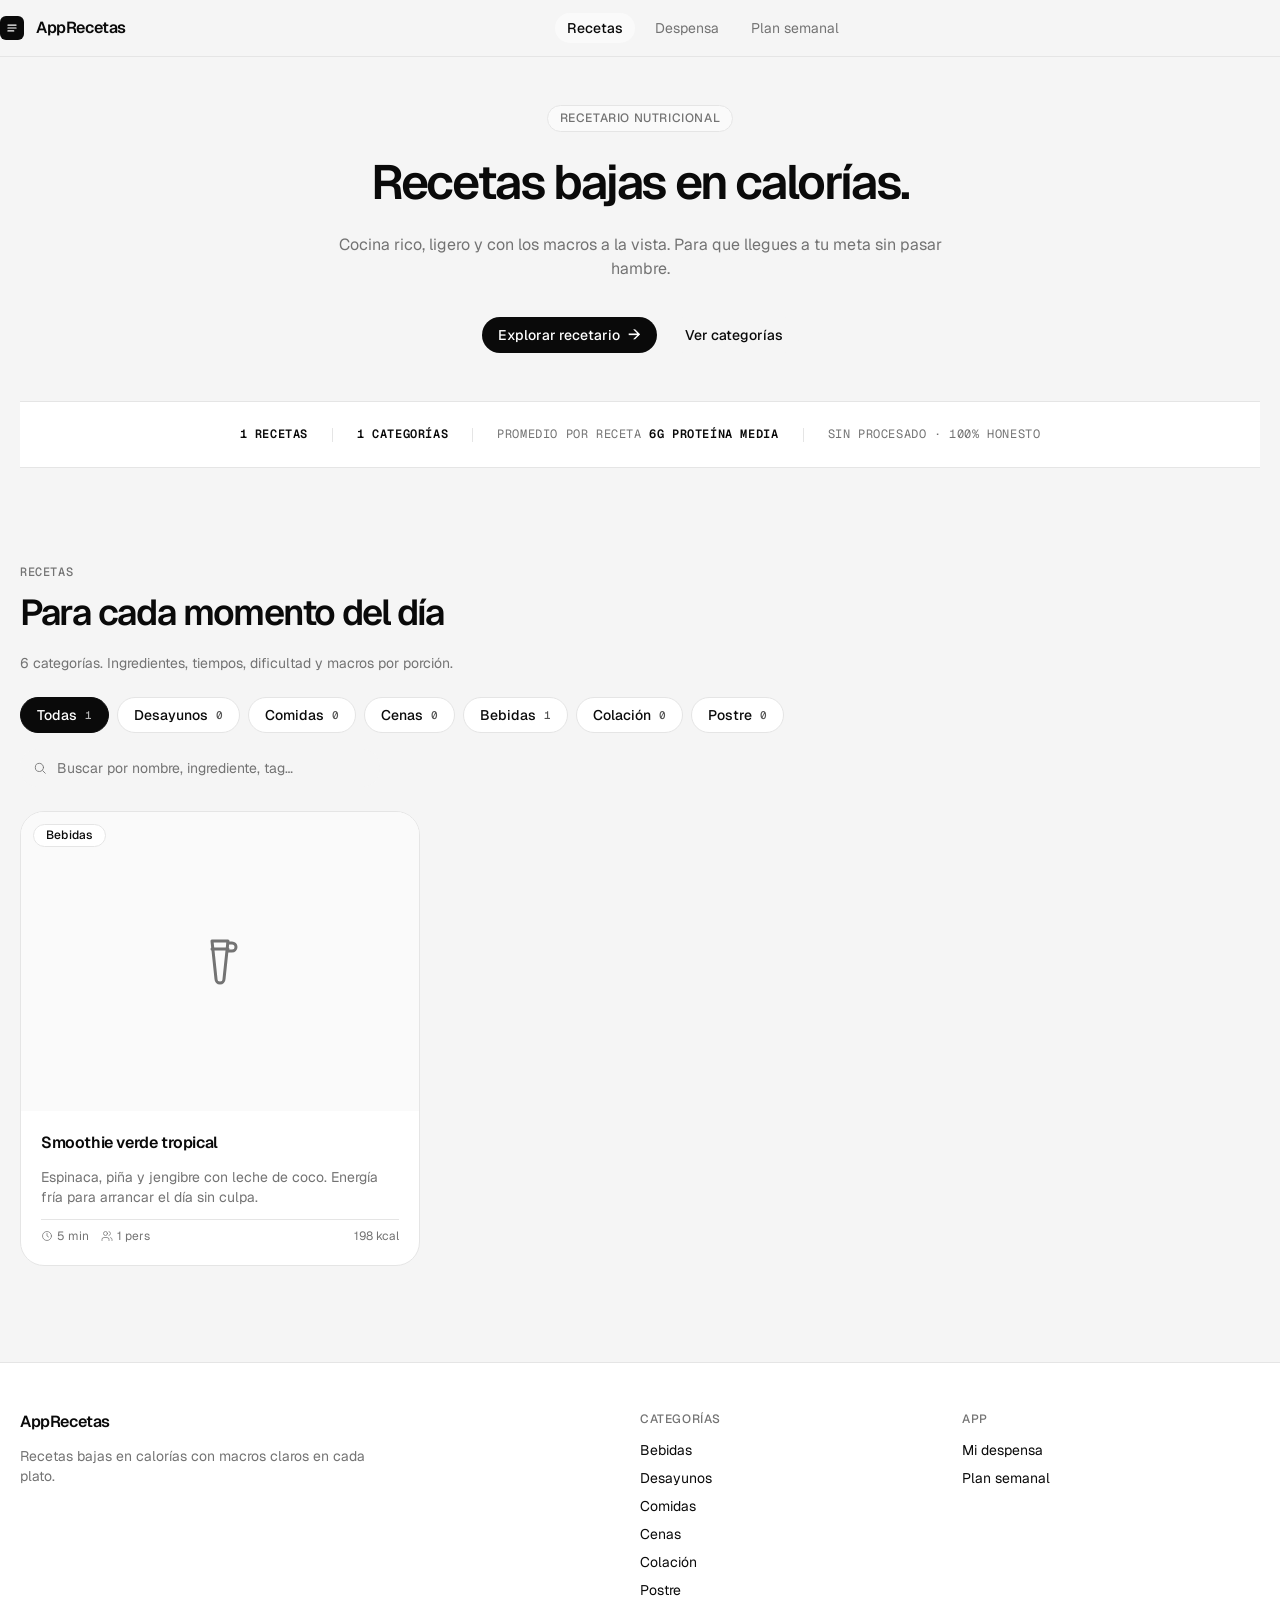
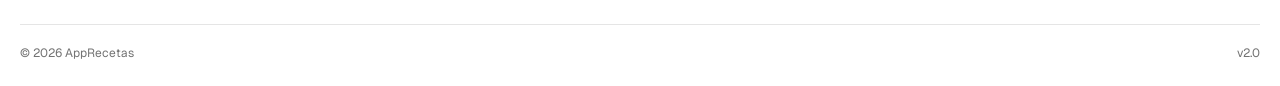
==== commit bf56756b: "chore: simplificar copywriting + enfoque a déficit calórico - Hero: 'Recetas bajas en calorías' / 'C" ====
--- a/index.html
+++ b/index.html
@@ -3,8 +3,8 @@
 <head>
   <meta charset="UTF-8">
   <meta name="viewport" content="width=device-width, initial-scale=1.0">
-  <meta name="description" content="Recetas de cocina con información nutricional detallada. Desayunos, comidas, cenas, bebidas, colación y postre.">
-  <title>AppRecetas — Cocina con fundamento</title>
+  <meta name="description" content="Recetas bajas en calorías con macros claros. Desayunos, comidas, cenas, bebidas, colación y postre.">
+  <title>AppRecetas — Recetas bajas en calorías</title>
 
   <link rel="icon" type="image/svg+xml" href="data:image/svg+xml,%3Csvg xmlns='http://www.w3.org/2000/svg' viewBox='0 0 32 32'%3E%3Crect width='32' height='32' rx='8' fill='%230a0a0a'/%3E%3Ctext x='16' y='22' font-family='Inter, sans-serif' font-size='17' font-weight='600' text-anchor='middle' fill='white'%3Er%3C/text%3E%3C/svg%3E">
 
@@ -44,8 +44,8 @@
     <div class="container">
       <div class="hero__inner">
         <span class="hero__eyebrow fade-in">Recetario nutricional</span>
-        <h1 class="hero__title fade-in fade-in-1">Recetas para<br>cocinar con fundamento.</h1>
-        <p class="hero__sub fade-in fade-in-2">Un recetario editorial: ingredientes honestos, instrucciones precisas y macros claros en cada plato. Sin grasa trans, sin pasos de relleno, solo cocina que se entiende.</p>
+        <h1 class="hero__title fade-in fade-in-1">Recetas bajas en calorías.</h1>
+        <p class="hero__sub fade-in fade-in-2">Cocina rico, ligero y con los macros a la vista. Para que llegues a tu meta sin pasar hambre.</p>
         <div class="hero__actions fade-in fade-in-3">
           <a href="#recetas" class="btn btn--primary btn--icon">Explorar recetario</a>
           <a href="#recetas" class="btn btn--ghost">Ver categorías</a>
@@ -72,9 +72,9 @@
   <section class="section" id="recetas">
     <div class="container">
       <div class="section-head">
-        <span class="text-mono">El recetario</span>
-        <h2 class="heading-lg">Cocina para cada momento del día</h2>
-        <p class="section-head__lede">Seis categorías bien marcadas. Cada receta trae lista de ingredientes, tiempo real, dificultad y todos los macros por porción.</p>
+        <span class="text-mono">Recetas</span>
+        <h2 class="heading-lg">Para cada momento del día</h2>
+        <p class="section-head__lede">6 categorías. Ingredientes, tiempos, dificultad y macros por porción.</p>
       </div>
 
       <div id="filters-container">
@@ -93,7 +93,7 @@
       <div class="footer__inner">
         <div>
           <h3 class="footer__brand">AppRecetas</h3>
-          <p class="footer__tagline">Un espacio editorial para cocinar con calma. Recetas probadas, macros honestos y cero pasos decorativos.</p>
+          <p class="footer__tagline">Recetas bajas en calorías con macros claros en cada plato.</p>
         </div>
         <div class="footer__col">
           <h4>Categorías</h4>
@@ -116,7 +116,7 @@
       </div>
       <div class="footer__bottom">
         <span>© 2026 AppRecetas</span>
-        <span>Hecho con fundamento · v2.0</span>
+        <span>v2.0</span>
       </div>
     </div>
   </footer>
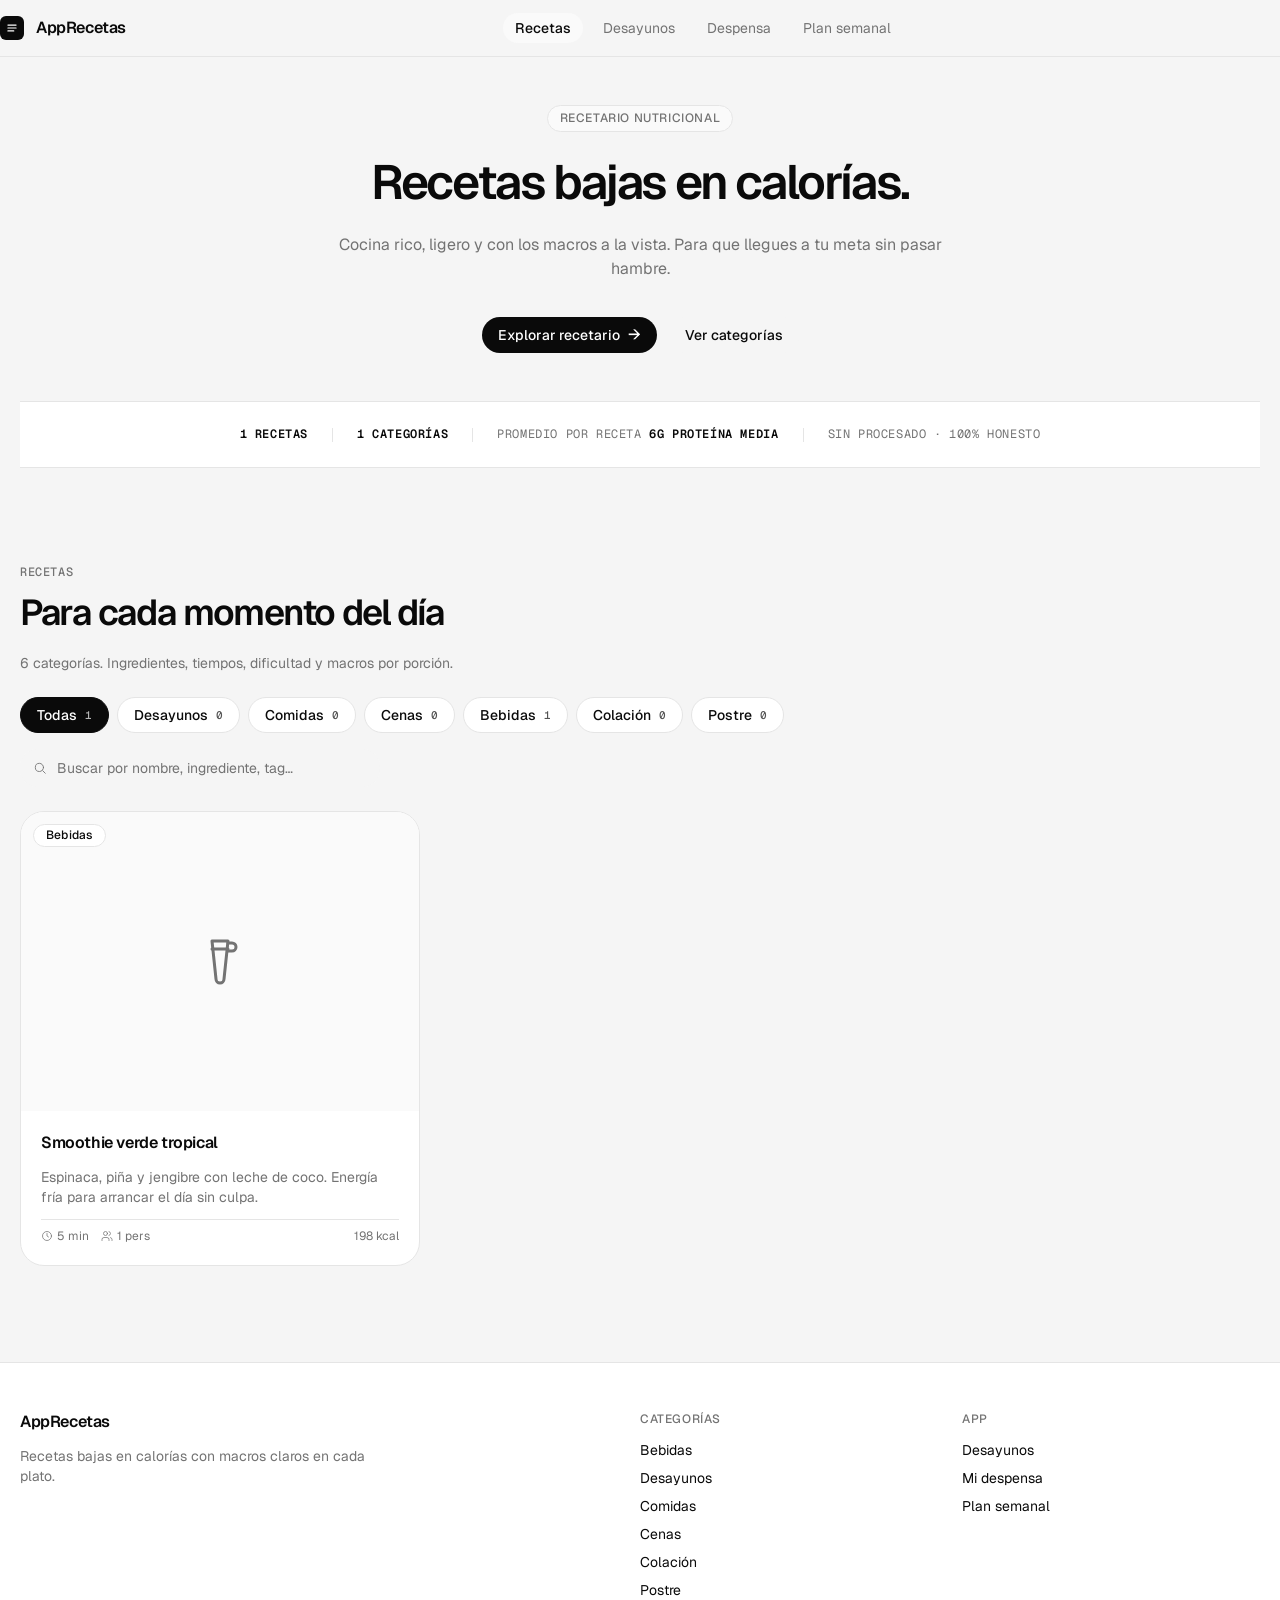
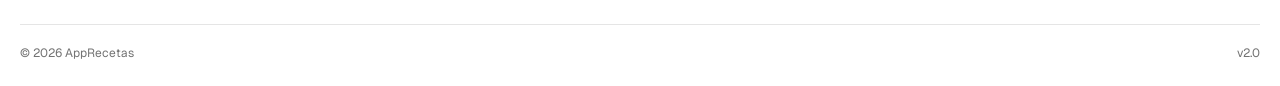
==== commit 2c6902c3: "feat: add desayunos video gallery section Nueva página desayunos.html con grid de miniaturas que al " ====
--- a/index.html
+++ b/index.html
@@ -30,6 +30,7 @@
       </a>
       <ul class="nav__links">
         <li><a href="index.html" class="nav__link is-active">Recetas</a></li>
+        <li><a href="desayunos.html" class="nav__link">Desayunos</a></li>
         <li><a href="despensa.html" class="nav__link">Despensa</a></li>
         <li><a href="plan.html" class="nav__link">Plan semanal</a></li>
       </ul>
@@ -109,6 +110,7 @@
         <div class="footer__col">
           <h4>App</h4>
           <ul>
+            <li><a href="desayunos.html">Desayunos</a></li>
             <li><a href="despensa.html">Mi despensa</a></li>
             <li><a href="plan.html">Plan semanal</a></li>
           </ul>
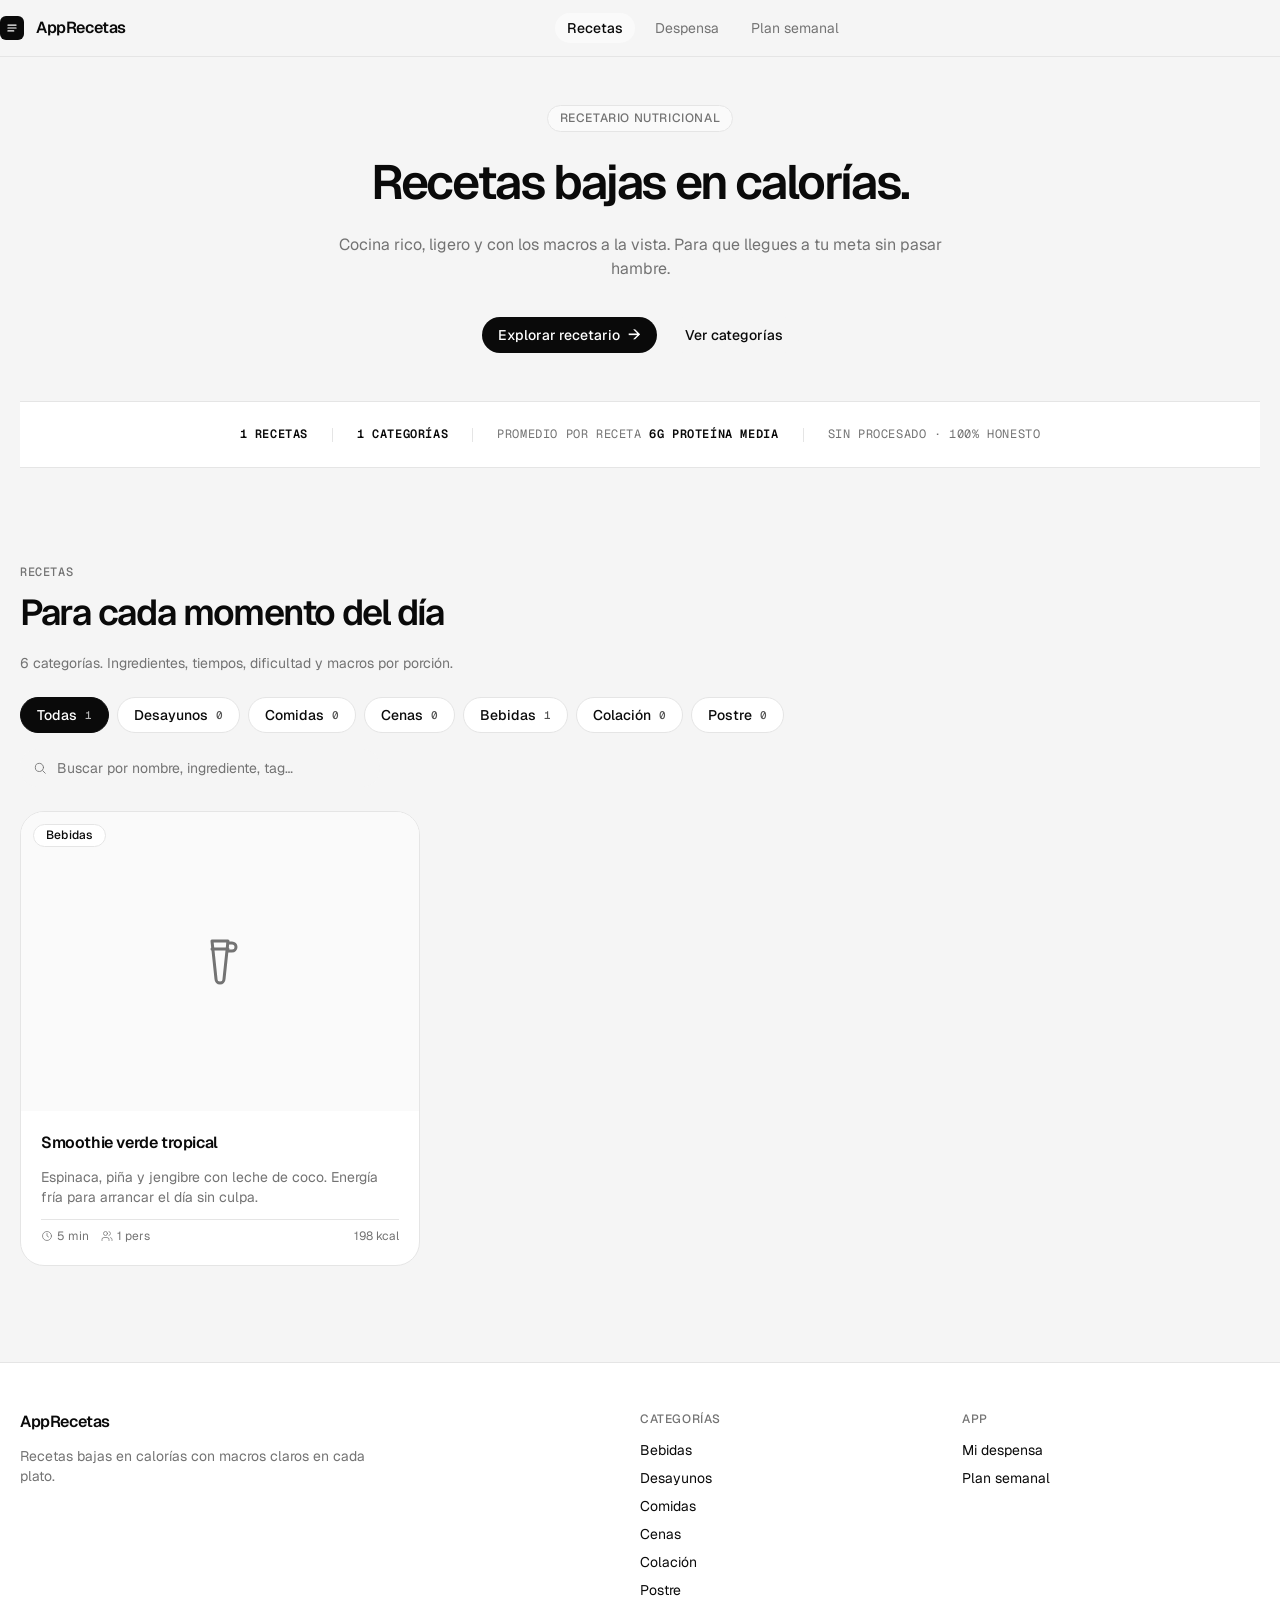
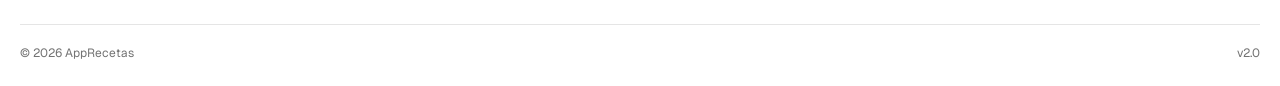
==== commit 866613ba: "chore: quitar 'Desayunos' del menu (pagina desayunos.html queda huerfana) La página desayunos.html c" ====
--- a/index.html
+++ b/index.html
@@ -30,7 +30,6 @@
       </a>
       <ul class="nav__links">
         <li><a href="index.html" class="nav__link is-active">Recetas</a></li>
-        <li><a href="desayunos.html" class="nav__link">Desayunos</a></li>
         <li><a href="despensa.html" class="nav__link">Despensa</a></li>
         <li><a href="plan.html" class="nav__link">Plan semanal</a></li>
       </ul>
@@ -110,7 +109,6 @@
         <div class="footer__col">
           <h4>App</h4>
           <ul>
-            <li><a href="desayunos.html">Desayunos</a></li>
             <li><a href="despensa.html">Mi despensa</a></li>
             <li><a href="plan.html">Plan semanal</a></li>
           </ul>
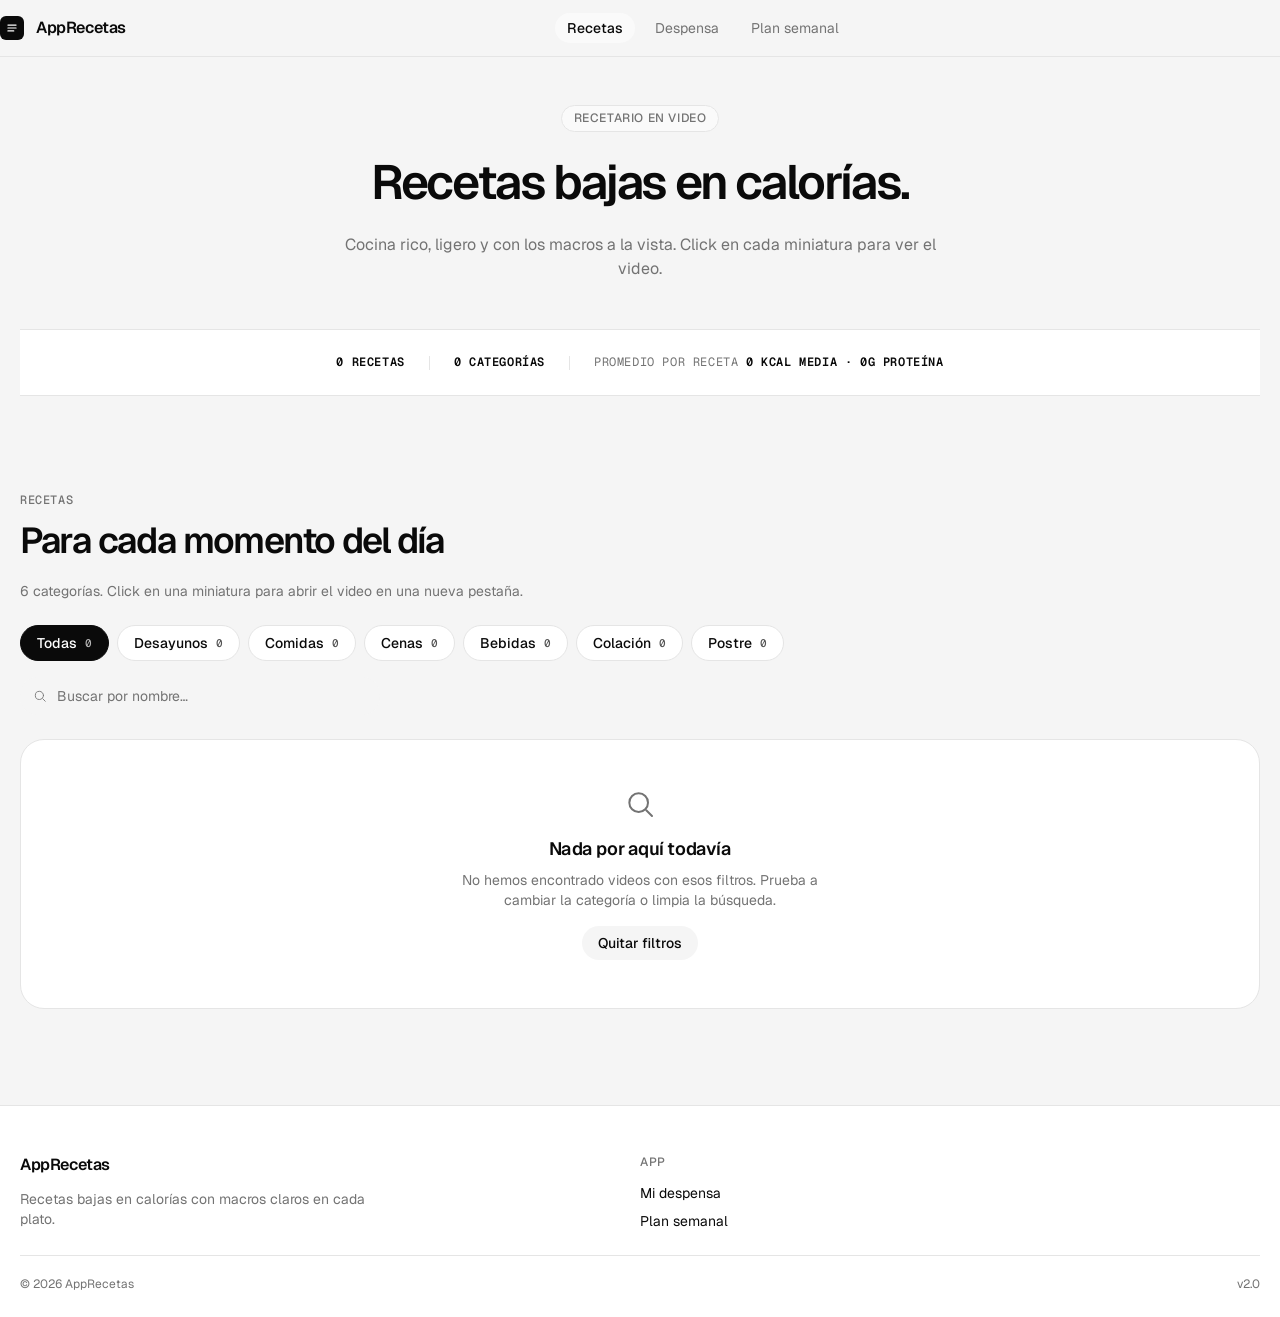
==== commit 6032ec79: "feat: reescribir app como galería de miniaturas de video BREAKING CHANGES: - Tabla 'recetas' renombr" ====
--- a/index.html
+++ b/index.html
@@ -3,7 +3,7 @@
 <head>
   <meta charset="UTF-8">
   <meta name="viewport" content="width=device-width, initial-scale=1.0">
-  <meta name="description" content="Recetas bajas en calorías con macros claros. Desayunos, comidas, cenas, bebidas, colación y postre.">
+  <meta name="description" content="Recetas bajas en calorías en video. Click en cada miniatura para ver la receta.">
   <title>AppRecetas — Recetas bajas en calorías</title>
 
   <link rel="icon" type="image/svg+xml" href="data:image/svg+xml,%3Csvg xmlns='http://www.w3.org/2000/svg' viewBox='0 0 32 32'%3E%3Crect width='32' height='32' rx='8' fill='%230a0a0a'/%3E%3Ctext x='16' y='22' font-family='Inter, sans-serif' font-size='17' font-weight='600' text-anchor='middle' fill='white'%3Er%3C/text%3E%3C/svg%3E">
@@ -14,6 +14,7 @@
 
   <link rel="stylesheet" href="assets/css/tokens.css">
   <link rel="stylesheet" href="assets/css/styles.css">
+  <link rel="stylesheet" href="assets/css/pages.css">
 </head>
 <body>
 
@@ -43,13 +44,9 @@
   <header class="hero">
     <div class="container">
       <div class="hero__inner">
-        <span class="hero__eyebrow fade-in">Recetario nutricional</span>
+        <span class="hero__eyebrow fade-in">Recetario en video</span>
         <h1 class="hero__title fade-in fade-in-1">Recetas bajas en calorías.</h1>
-        <p class="hero__sub fade-in fade-in-2">Cocina rico, ligero y con los macros a la vista. Para que llegues a tu meta sin pasar hambre.</p>
-        <div class="hero__actions fade-in fade-in-3">
-          <a href="#recetas" class="btn btn--primary btn--icon">Explorar recetario</a>
-          <a href="#recetas" class="btn btn--ghost">Ver categorías</a>
-        </div>
+        <p class="hero__sub fade-in fade-in-2">Cocina rico, ligero y con los macros a la vista. Click en cada miniatura para ver el video.</p>
       </div>
     </div>
 
@@ -61,8 +58,6 @@
           <span><span class="stat-strip__stat" id="stat-categories">— categorías</span></span>
           <span class="stat-strip__sep"></span>
           <span><span class="stat-strip__label">Promedio por receta</span> <span class="stat-strip__stat" id="stat-avg">—</span></span>
-          <span class="stat-strip__sep"></span>
-          <span><span class="stat-strip__label">Sin procesado</span> · <span class="stat-strip__label">100% honesto</span></span>
         </div>
       </div>
     </div>
@@ -74,14 +69,14 @@
       <div class="section-head">
         <span class="text-mono">Recetas</span>
         <h2 class="heading-lg">Para cada momento del día</h2>
-        <p class="section-head__lede">6 categorías. Ingredientes, tiempos, dificultad y macros por porción.</p>
+        <p class="section-head__lede">6 categorías. Click en una miniatura para abrir el video en una nueva pestaña.</p>
       </div>
 
       <div id="filters-container">
         <!-- inyectado por JS -->
       </div>
 
-      <div id="recipe-grid" class="recipe-grid">
+      <div id="video-grid" class="recipe-grid">
         <!-- inyectado por JS -->
       </div>
     </div>
@@ -94,17 +89,6 @@
         <div>
           <h3 class="footer__brand">AppRecetas</h3>
           <p class="footer__tagline">Recetas bajas en calorías con macros claros en cada plato.</p>
-        </div>
-        <div class="footer__col">
-          <h4>Categorías</h4>
-          <ul>
-            <li><a href="index.html#recetas">Bebidas</a></li>
-            <li><a href="index.html#recetas">Desayunos</a></li>
-            <li><a href="index.html#recetas">Comidas</a></li>
-            <li><a href="index.html#recetas">Cenas</a></li>
-            <li><a href="index.html#recetas">Colación</a></li>
-            <li><a href="index.html#recetas">Postre</a></li>
-          </ul>
         </div>
         <div class="footer__col">
           <h4>App</h4>
--- a/assets/css/pages.css
+++ b/assets/css/pages.css
@@ -0,0 +1,688 @@
+/* ============================================================
+   PAGES CSS — shadcn/ui clinical blueprint
+   Estilos compartidos para despensa, plan y perfiles.
+   ============================================================ */
+
+/* ---------- PAGE HEADER ---------- */
+.page-header {
+  padding: var(--spacing-48) 0 var(--spacing-24);
+}
+
+.page-header .lead {
+  margin-top: var(--spacing-12);
+  color: var(--color-mid-gray);
+  max-width: 60ch;
+}
+
+/* ============================================================
+   DESPENSA
+   ============================================================ */
+
+.despensa-form {
+  display: flex;
+  flex-direction: column;
+  gap: var(--spacing-12);
+  margin-bottom: var(--spacing-24);
+}
+
+.despensa-form__row {
+  display: flex;
+  gap: var(--spacing-12);
+  flex-wrap: wrap;
+  align-items: stretch;
+}
+
+.despensa-form__row input {
+  flex: 1;
+  min-width: 200px;
+  padding: 10px var(--spacing-16);
+  border-radius: var(--radius-inputs);
+  border: 1px solid transparent;
+  background: var(--color-canvas);
+  font-family: var(--font-sans);
+  font-size: var(--text-body);
+  color: var(--color-ink);
+  transition: border-color 0.15s ease, background 0.15s ease;
+}
+
+.despensa-form__row input:focus {
+  outline: none;
+  border-color: var(--color-hairline);
+  background: var(--color-paper);
+}
+
+.despensa-form__row input::placeholder {
+  color: var(--color-mid-gray);
+}
+
+.despensa-form__row .btn {
+  align-self: stretch;
+}
+
+.autocomplete-list {
+  position: relative;
+  background: var(--color-paper);
+  border: 1px solid var(--color-hairline);
+  border-radius: var(--radius-cards);
+  padding: var(--spacing-8);
+  display: flex;
+  flex-direction: column;
+  gap: 2px;
+  z-index: 10;
+}
+
+.autocomplete-item {
+  text-align: left;
+  padding: 6px var(--spacing-12);
+  border-radius: var(--radius-small);
+  font-size: var(--text-body);
+  color: var(--color-ink);
+  cursor: pointer;
+}
+
+.autocomplete-item:hover {
+  background: var(--color-surface-alt);
+}
+
+.despensa-stats {
+  display: flex;
+  gap: var(--spacing-16);
+  align-items: center;
+  font-size: var(--text-caption);
+  text-transform: uppercase;
+  letter-spacing: var(--tracking-caption);
+  color: var(--color-mid-gray);
+  font-weight: var(--font-weight-medium);
+  flex-wrap: wrap;
+}
+
+.despensa-stats strong {
+  color: var(--color-ink);
+  font-weight: var(--font-weight-semibold);
+}
+
+.despensa-stats .dot {
+  opacity: 0.4;
+}
+
+.link-button {
+  background: none;
+  border: 0;
+  color: var(--color-ink);
+  font-family: inherit;
+  font-size: inherit;
+  text-decoration: underline;
+  cursor: pointer;
+  text-transform: inherit;
+  letter-spacing: inherit;
+  font-weight: inherit;
+}
+
+.link-button:hover {
+  color: var(--color-ember);
+}
+
+.despensa-list {
+  display: flex;
+  flex-wrap: wrap;
+  gap: var(--spacing-8);
+}
+
+.despensa-chip {
+  display: inline-flex;
+  align-items: center;
+  gap: var(--spacing-12);
+  padding: 6px var(--spacing-12);
+  background: var(--color-surface-alt);
+  border: 1px solid var(--color-hairline);
+  border-radius: var(--radius-badges);
+  font-size: var(--text-body);
+}
+
+.despensa-chip__main {
+  display: flex;
+  align-items: baseline;
+  gap: var(--spacing-8);
+}
+
+.despensa-chip__name {
+  color: var(--color-ink);
+  font-weight: var(--font-weight-medium);
+}
+
+.despensa-chip__qty {
+  font-size: var(--text-caption);
+  color: var(--color-mid-gray);
+  font-family: var(--font-mono);
+  text-transform: uppercase;
+  letter-spacing: var(--tracking-caption);
+}
+
+.despensa-chip__remove {
+  width: 20px;
+  height: 20px;
+  border-radius: var(--radius-small);
+  background: transparent;
+  color: var(--color-mid-gray);
+  display: grid;
+  place-items: center;
+  font-size: var(--text-caption);
+  line-height: 1;
+  transition: background 0.15s ease, color 0.15s ease;
+}
+
+.despensa-chip__remove:hover {
+  background: var(--color-ember);
+  color: var(--color-paper);
+}
+
+/* ============================================================
+   BADGES (categories in despensa + cards)
+   ============================================================ */
+.badge {
+  display: inline-flex;
+  align-items: center;
+  gap: 4px;
+  padding: 2px var(--spacing-12);
+  border-radius: var(--radius-badges);
+  font-family: var(--font-sans);
+  font-size: var(--text-caption);
+  text-transform: uppercase;
+  letter-spacing: var(--tracking-caption);
+  font-weight: var(--font-weight-medium);
+}
+
+.badge--ok {
+  background: var(--color-ink-soft);
+  color: var(--color-paper);
+}
+
+.badge--mid {
+  background: var(--color-canvas);
+  color: var(--color-ink);
+  border: 1px solid var(--color-hairline);
+}
+
+.badge--low {
+  background: transparent;
+  color: var(--color-mid-gray);
+  border: 1px solid var(--color-hairline);
+}
+
+/* Badge overlay en recipe-card del despensa */
+.recipe-card .badge {
+  position: absolute;
+  bottom: var(--spacing-12);
+  left: var(--spacing-12);
+  z-index: 2;
+}
+
+/* ============================================================
+   PERFILES
+   ============================================================ */
+.perfiles-grid {
+  display: grid;
+  grid-template-columns: 1fr;
+  gap: var(--spacing-16);
+  margin-bottom: var(--spacing-24);
+}
+
+@media (min-width: 768px) {
+  .perfiles-grid {
+    grid-template-columns: repeat(2, 1fr);
+  }
+}
+
+.perfil-card {
+  background: var(--color-paper);
+  border: 1px solid var(--color-hairline);
+  border-radius: var(--radius-cards);
+  padding: var(--spacing-20);
+  display: flex;
+  flex-direction: column;
+  gap: var(--spacing-20);
+  transition: border-color 0.15s ease, box-shadow 0.15s ease;
+}
+
+.perfil-card.is-active {
+  border-color: var(--color-ink);
+  box-shadow: 0 0 0 1px var(--color-ink);
+}
+
+.perfil-card__head {
+  display: flex;
+  justify-content: space-between;
+  align-items: flex-start;
+  gap: var(--spacing-12);
+  flex-wrap: wrap;
+}
+
+.perfil-card__head h3 {
+  font-size: var(--text-subheading);
+  display: flex;
+  align-items: center;
+  gap: var(--spacing-12);
+  font-weight: var(--font-weight-semibold);
+}
+
+.perfil-card__objetivo {
+  display: block;
+  font-size: var(--text-caption);
+  text-transform: uppercase;
+  letter-spacing: var(--tracking-caption);
+  color: var(--color-mid-gray);
+  font-weight: var(--font-weight-medium);
+  margin-top: var(--spacing-4);
+}
+
+.perfil-card__actions {
+  display: flex;
+  gap: var(--spacing-8);
+  flex-wrap: wrap;
+}
+
+.perfil-card__datos {
+  display: grid;
+  grid-template-columns: repeat(2, 1fr);
+  gap: var(--spacing-12);
+  margin: 0;
+}
+
+.perfil-card__datos > div {
+  background: var(--color-surface-alt);
+  border: 1px solid var(--color-hairline);
+  padding: var(--spacing-12);
+  border-radius: var(--radius-nested);
+}
+
+.perfil-card__datos dt {
+  font-size: var(--text-caption);
+  text-transform: uppercase;
+  letter-spacing: var(--tracking-caption);
+  color: var(--color-mid-gray);
+  margin-bottom: var(--spacing-4);
+  font-weight: var(--font-weight-medium);
+}
+
+.perfil-card__datos dd {
+  margin: 0;
+  font-size: var(--text-subheading);
+  color: var(--color-ink);
+  font-weight: var(--font-weight-semibold);
+}
+
+.perfil-card__macros {
+  display: grid;
+  grid-template-columns: repeat(2, 1fr);
+  gap: var(--spacing-12);
+}
+
+@media (min-width: 600px) {
+  .perfil-card__macros {
+    grid-template-columns: repeat(4, 1fr);
+  }
+}
+
+.macro-pill {
+  background: var(--color-surface-alt);
+  border: 1px solid var(--color-hairline);
+  border-radius: var(--radius-nested);
+  padding: var(--spacing-12);
+  display: flex;
+  flex-direction: column;
+  align-items: flex-start;
+  gap: var(--spacing-4);
+}
+
+.macro-pill--big {
+  background: var(--color-ink);
+  color: var(--color-paper);
+  border-color: var(--color-ink);
+  grid-column: 1 / -1;
+}
+
+.macro-pill--big.is-ok {
+  background: var(--color-ink-soft);
+  border-color: var(--color-ink-soft);
+}
+
+.macro-pill--big.is-over {
+  background: var(--color-ember);
+  border-color: var(--color-ember);
+}
+
+.macro-pill--big.is-under {
+  background: var(--color-paper);
+  color: var(--color-ink);
+  border-color: var(--color-hairline);
+}
+
+.macro-pill__label {
+  font-size: var(--text-caption);
+  text-transform: uppercase;
+  letter-spacing: var(--tracking-caption);
+  font-weight: var(--font-weight-medium);
+  opacity: 0.75;
+}
+
+.macro-pill strong {
+  font-size: var(--text-subheading);
+  font-weight: var(--font-weight-semibold);
+  color: inherit;
+}
+
+.macro-pill--big strong {
+  font-size: var(--text-heading-sm);
+  letter-spacing: var(--tracking-tight);
+}
+
+.macro-pill__diff {
+  font-size: var(--text-caption);
+  text-transform: uppercase;
+  letter-spacing: var(--tracking-caption);
+  opacity: 0.75;
+  margin-top: var(--spacing-4);
+}
+
+.perfil-card__edit {
+  border-top: 1px solid var(--color-hairline);
+  padding-top: var(--spacing-16);
+}
+
+/* ============================================================
+   FORM
+   ============================================================ */
+.form-grid {
+  display: grid;
+  grid-template-columns: 1fr;
+  gap: var(--spacing-16);
+  margin-bottom: var(--spacing-16);
+}
+
+@media (min-width: 600px) {
+  .form-grid {
+    grid-template-columns: repeat(2, 1fr);
+  }
+}
+
+.form-grid--compact {
+  margin-bottom: var(--spacing-12);
+}
+
+.form-field {
+  display: flex;
+  flex-direction: column;
+  gap: var(--spacing-8);
+}
+
+.form-field > span {
+  font-size: var(--text-caption);
+  text-transform: uppercase;
+  letter-spacing: var(--tracking-caption);
+  color: var(--color-mid-gray);
+  font-weight: var(--font-weight-medium);
+}
+
+.form-field input,
+.form-field select {
+  padding: 10px var(--spacing-12);
+  border-radius: var(--radius-inputs);
+  border: 1px solid transparent;
+  background: var(--color-canvas);
+  font-family: var(--font-sans);
+  font-size: var(--text-body);
+  color: var(--color-ink);
+  transition: border-color 0.15s ease, background 0.15s ease;
+}
+
+.form-field input:focus,
+.form-field select:focus {
+  outline: none;
+  border-color: var(--color-hairline);
+  background: var(--color-paper);
+}
+
+/* ============================================================
+   PLAN SEMANAL
+   ============================================================ */
+.plan-controls {
+  display: grid;
+  grid-template-columns: 1fr;
+  gap: var(--spacing-16);
+  align-items: end;
+  background: var(--color-paper);
+  border: 1px solid var(--color-hairline);
+  border-radius: var(--radius-cards);
+  padding: var(--spacing-24);
+}
+
+@media (min-width: 768px) {
+  .plan-controls {
+    grid-template-columns: 1fr auto;
+  }
+}
+
+.plan-controls__perfil .text-mono {
+  margin-bottom: var(--spacing-8);
+}
+
+.plan-controls__actions {
+  display: flex;
+  gap: var(--spacing-12);
+  flex-wrap: wrap;
+}
+
+.plan-grid {
+  display: grid;
+  grid-template-columns: 1fr;
+  gap: var(--spacing-16);
+}
+
+@media (min-width: 768px) {
+  .plan-grid {
+    grid-template-columns: repeat(2, 1fr);
+  }
+}
+
+@media (min-width: 1100px) {
+  .plan-grid {
+    grid-template-columns: repeat(3, 1fr);
+  }
+}
+
+@media (min-width: 1400px) {
+  .plan-grid {
+    grid-template-columns: repeat(4, 1fr);
+  }
+}
+
+.plan-day {
+  background: var(--color-paper);
+  border: 1px solid var(--color-hairline);
+  border-radius: var(--radius-cards);
+  padding: var(--spacing-16);
+  display: flex;
+  flex-direction: column;
+  gap: var(--spacing-12);
+}
+
+.plan-day__title {
+  font-size: var(--text-subheading);
+  font-weight: var(--font-weight-semibold);
+  margin-bottom: var(--spacing-4);
+  padding-bottom: var(--spacing-12);
+  border-bottom: 1px solid var(--color-hairline);
+  color: var(--color-ink);
+}
+
+.plan-day__slots {
+  display: flex;
+  flex-direction: column;
+  gap: var(--spacing-8);
+}
+
+.plan-slot {
+  display: flex;
+  flex-direction: column;
+  gap: var(--spacing-4);
+  padding: var(--spacing-12);
+  background: var(--color-surface-alt);
+  border: 1px solid var(--color-hairline);
+  border-radius: var(--radius-nested);
+  text-decoration: none;
+  color: inherit;
+  transition: background 0.15s ease, transform 0.15s ease;
+}
+
+.plan-slot:hover {
+  background: var(--color-paper);
+  border-color: var(--color-ink);
+  transform: translateY(-1px);
+}
+
+.plan-slot--empty {
+  background: transparent;
+  border: 1px dashed var(--color-hairline);
+  color: var(--color-mid-gray);
+}
+
+.plan-slot__label {
+  font-size: var(--text-caption);
+  text-transform: uppercase;
+  letter-spacing: var(--tracking-caption);
+  color: var(--color-mid-gray);
+  font-weight: var(--font-weight-medium);
+}
+
+.plan-slot__title {
+  font-size: var(--text-body);
+  font-weight: var(--font-weight-semibold);
+  color: var(--color-ink);
+  line-height: var(--leading-body);
+}
+
+.plan-slot__meta {
+  font-family: var(--font-mono);
+  font-size: var(--text-caption);
+  color: var(--color-mid-gray);
+  letter-spacing: 0.02em;
+}
+
+/* Resumen */
+.plan-resumen {
+  display: grid;
+  grid-template-columns: 1fr;
+  gap: var(--spacing-48);
+}
+
+@media (min-width: 1024px) {
+  .plan-resumen {
+    grid-template-columns: 1fr 1.2fr;
+  }
+}
+
+.macros-promedio {
+  display: grid;
+  grid-template-columns: 1fr 1fr;
+  gap: var(--spacing-12);
+  margin-top: var(--spacing-16);
+}
+
+/* Lista de compras */
+.lista-compras {
+  display: flex;
+  flex-direction: column;
+  gap: var(--spacing-16);
+  margin-top: var(--spacing-16);
+}
+
+.lista-grupo {
+  background: var(--color-paper);
+  border: 1px solid var(--color-hairline);
+  border-radius: var(--radius-cards);
+  padding: var(--spacing-20);
+}
+
+.lista-grupo__title {
+  font-size: var(--text-caption);
+  text-transform: uppercase;
+  letter-spacing: var(--tracking-caption);
+  color: var(--color-mid-gray);
+  font-weight: var(--font-weight-medium);
+  margin-bottom: var(--spacing-12);
+}
+
+.lista-grupo__items {
+  display: grid;
+  grid-template-columns: 1fr;
+  gap: var(--spacing-8);
+}
+
+@media (min-width: 600px) {
+  .lista-grupo__items {
+    grid-template-columns: repeat(2, 1fr);
+  }
+}
+
+.lista-item {
+  display: flex;
+  align-items: center;
+  gap: var(--spacing-12);
+  padding: 6px 0;
+  cursor: pointer;
+}
+
+.lista-item__check {
+  width: 16px;
+  height: 16px;
+  accent-color: var(--color-ink);
+  border-radius: 3px;
+  cursor: pointer;
+}
+
+.lista-item__name {
+  font-size: var(--text-body);
+  color: var(--color-ink);
+}
+
+.lista-item input:checked + .lista-item__name {
+  text-decoration: line-through;
+  opacity: 0.5;
+}
+
+/* ============================================================
+   VIDEO CARDS — galería de miniaturas (home)
+   ============================================================ */
+
+.video-card {
+  text-decoration: none;
+  color: inherit;
+}
+
+.video-play {
+  position: absolute;
+  top: var(--spacing-12);
+  right: var(--spacing-12);
+  z-index: 2;
+  display: inline-flex;
+  align-items: center;
+  justify-content: center;
+  width: 36px;
+  height: 36px;
+  border-radius: 50%;
+  background: var(--color-paper);
+  border: 1px solid var(--color-hairline);
+  color: var(--color-ink);
+  transition: background 0.15s ease, color 0.15s ease, border-color 0.15s ease;
+}
+
+.video-card:hover .video-play {
+  background: var(--color-ink);
+  color: var(--color-paper);
+  border-color: var(--color-ink);
+}
+
+.video-play svg {
+  width: 14px;
+  height: 14px;
+}
